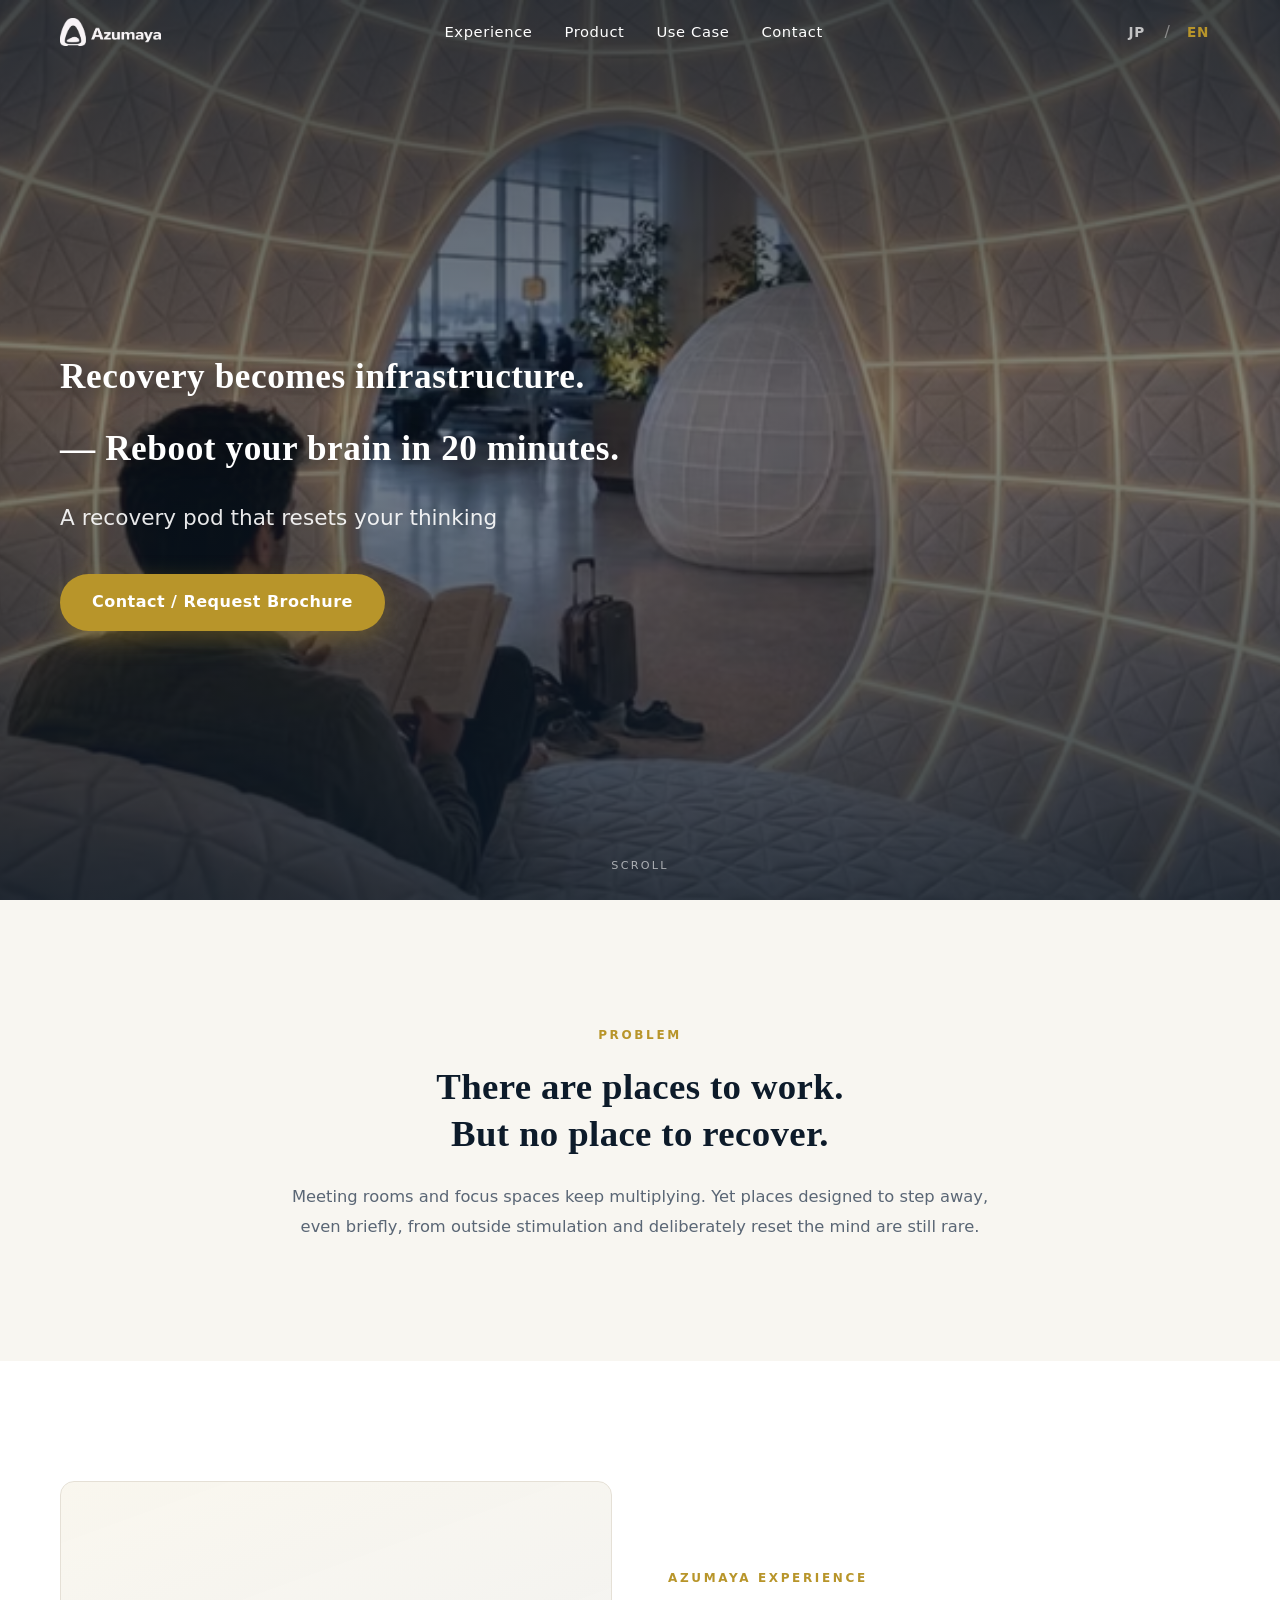
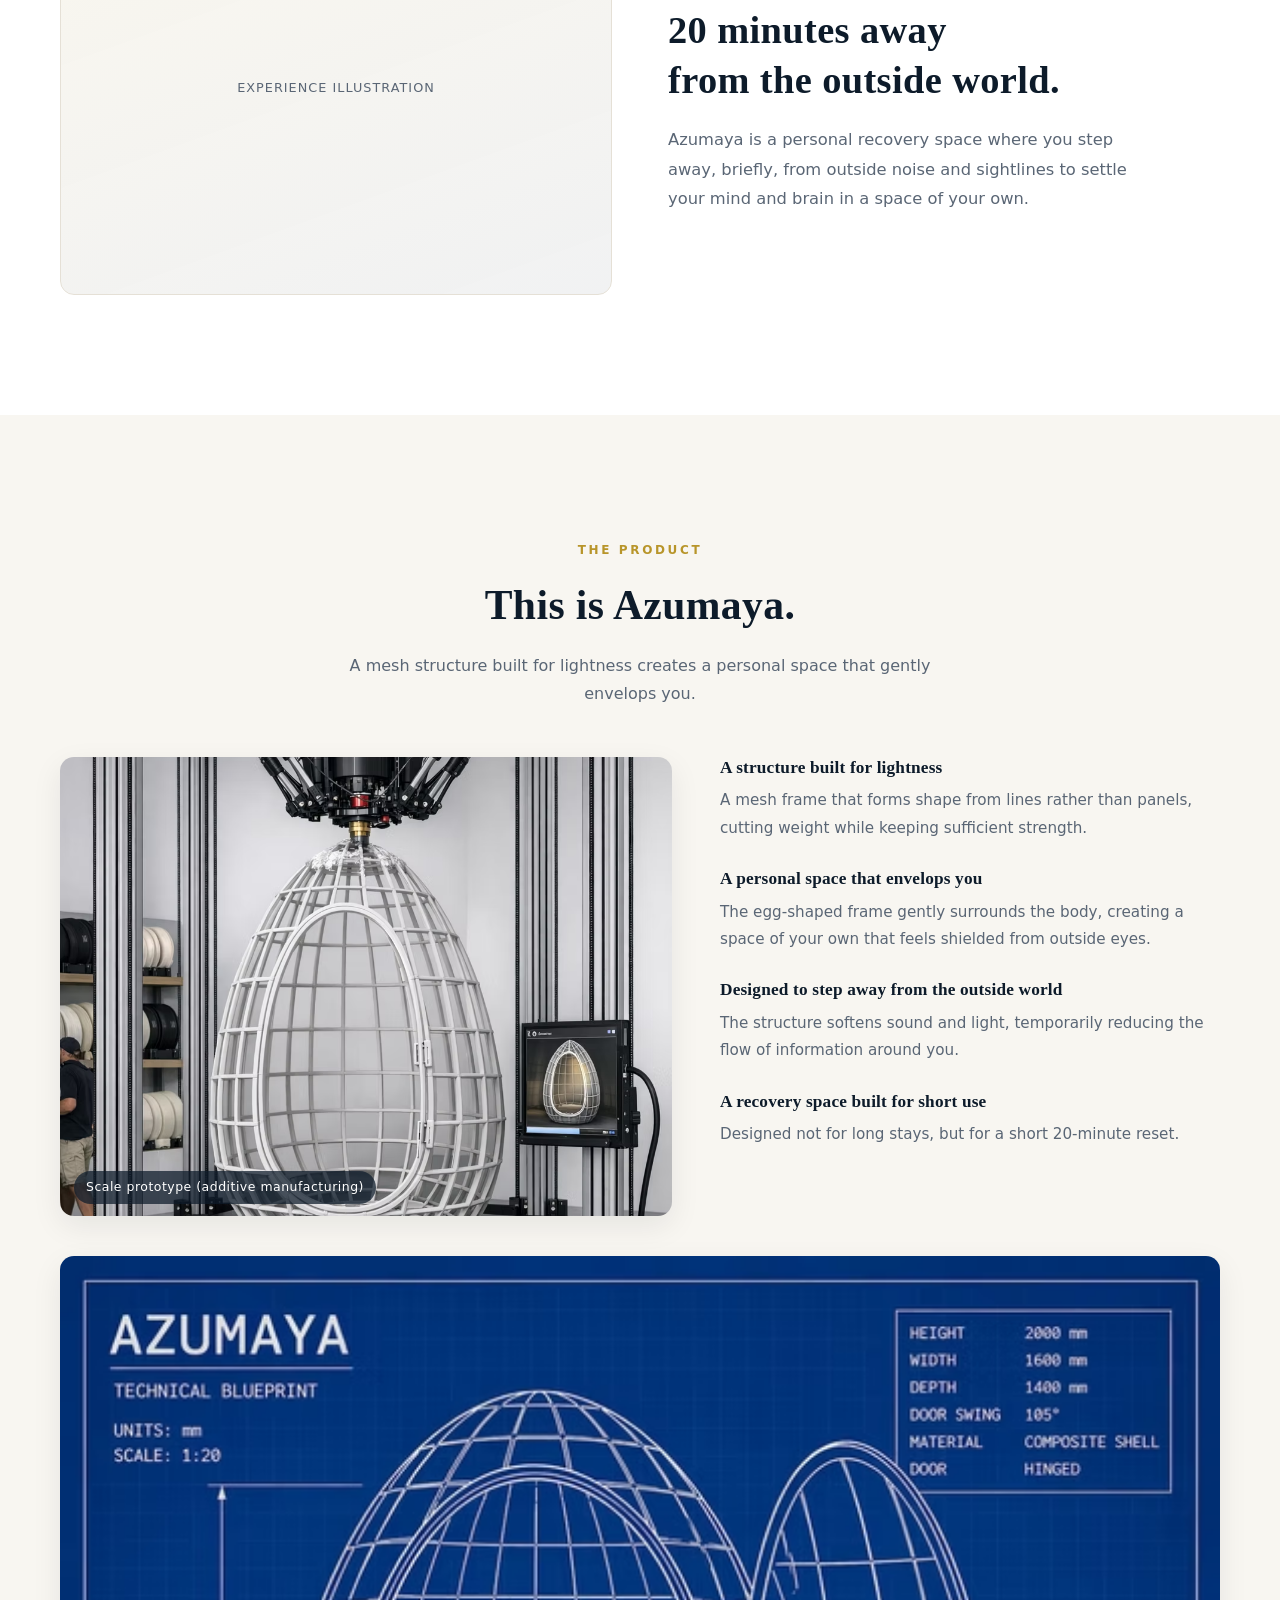
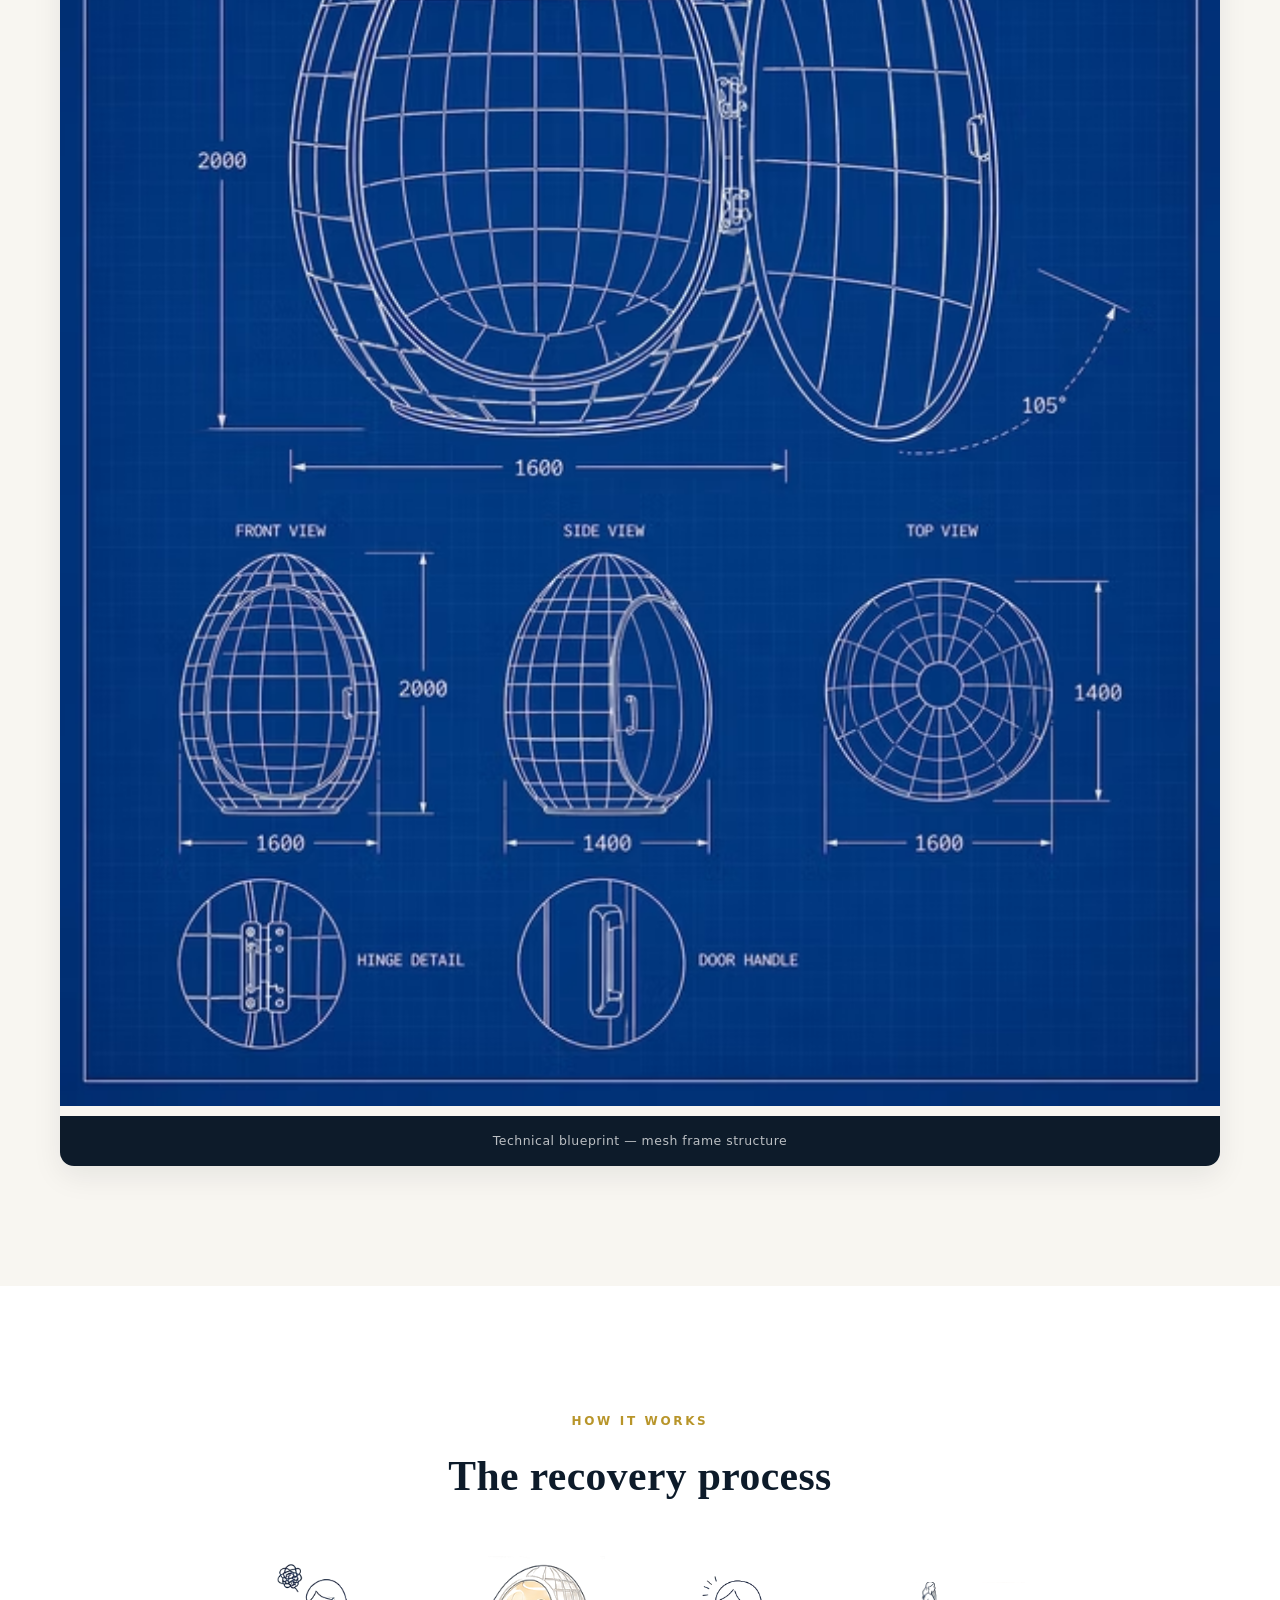
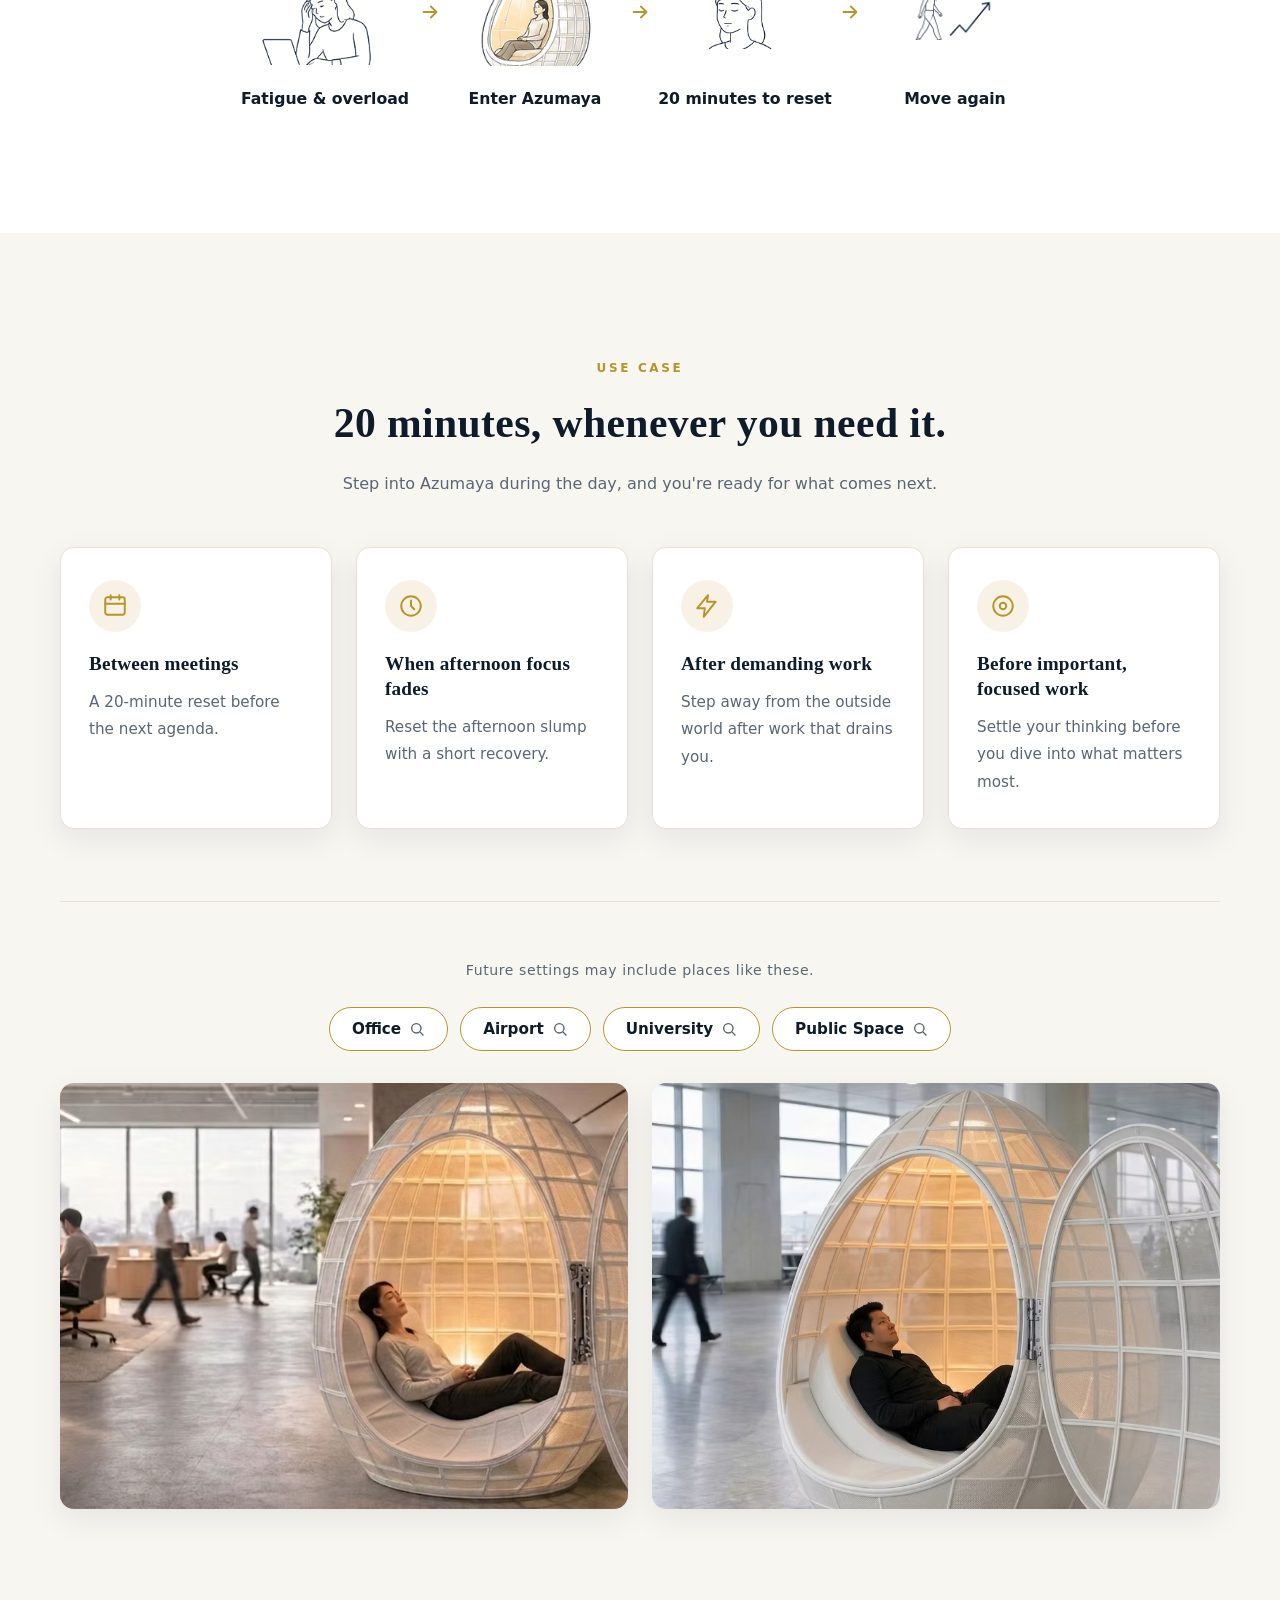
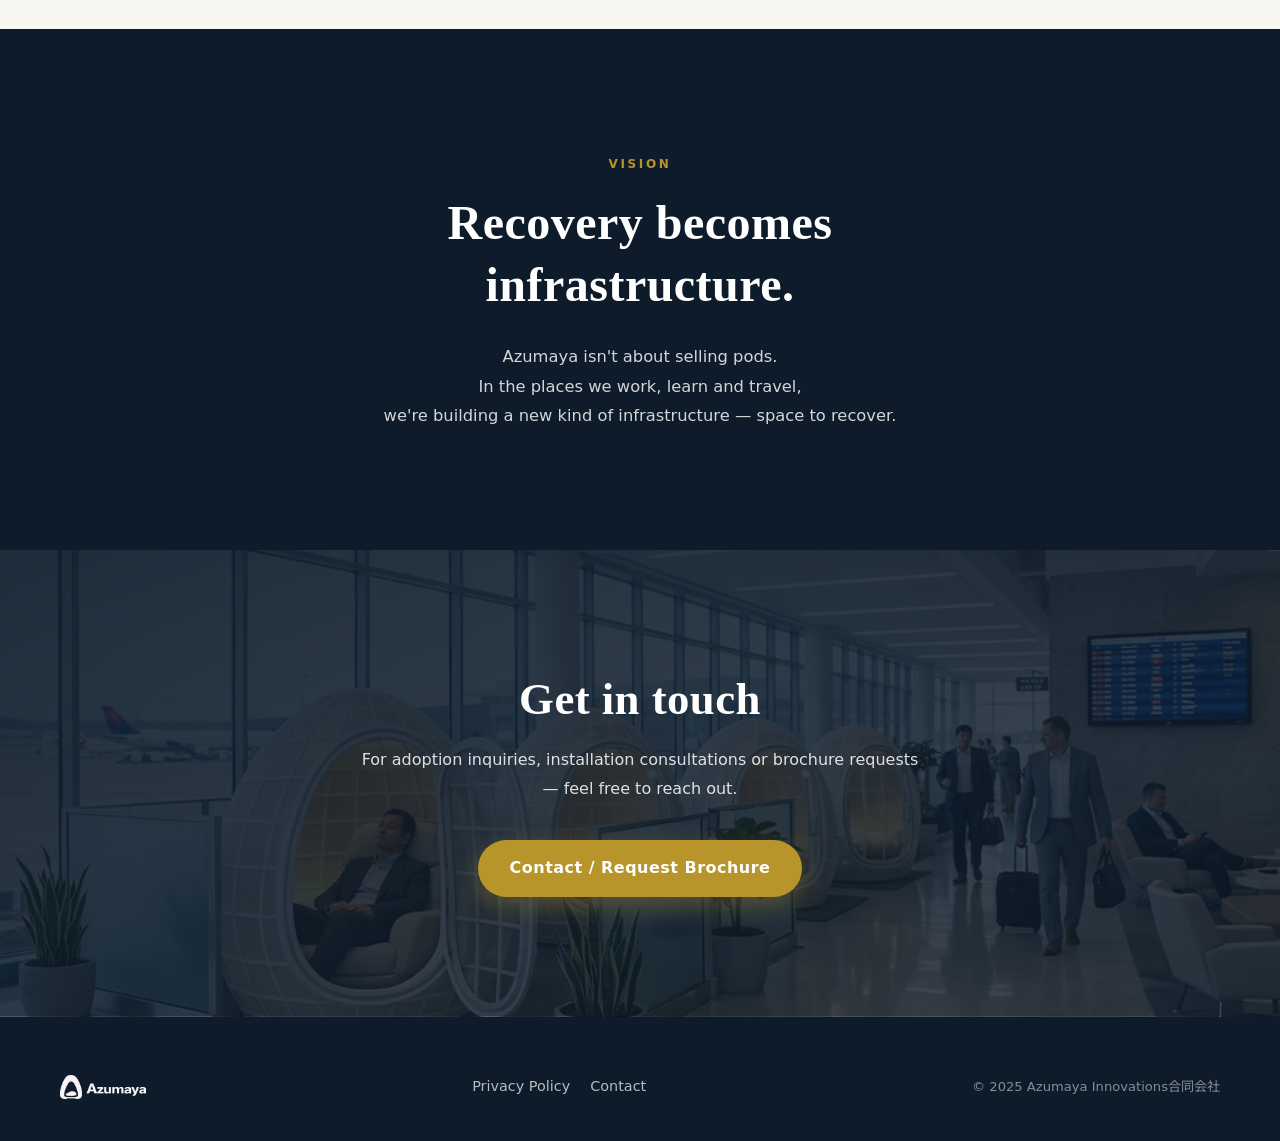
==== en/index.html @ 203da56b "Restructure homepage IA into 7-section flow (Problem/Experience/Product/HowItWorks/UseCase/Vision) S" ====
<!DOCTYPE html>
<html lang="en">
<head>
  <meta charset="UTF-8" />
  <meta name="viewport" content="width=device-width, initial-scale=1.0" />
  <title>Azumaya Recovery Pod ｜ Reboot your brain in 20 minutes</title>
  <meta name="description" content="Recovery becomes infrastructure. A recovery pod that reboots your brain in 20 minutes — for offices, airports, universities and public spaces." />

  <!-- Open Graph -->
  <meta property="og:title" content="Azumaya Recovery Pod ｜ Reboot your brain in 20 minutes" />
  <meta property="og:description" content="Recovery becomes infrastructure. A recovery pod that resets your thinking." />
  <meta property="og:type" content="website" />
  <meta property="og:image" content="https://www.azumayapod.com/images/blueprint.avif" />

  <!-- Fonts -->
  <link rel="preconnect" href="https://fonts.googleapis.com" />
  <link rel="preconnect" href="https://fonts.gstatic.com" crossorigin />
  <link href="https://fonts.googleapis.com/css2?family=Noto+Sans+JP:wght@400;500;700&display=swap" rel="stylesheet" />

  <link rel="stylesheet" href="../css/style.css" />
</head>
<body>

  <!-- ================= Navigation ================= -->
  <header class="nav" id="nav">
    <div class="nav__inner">
      <a href="#hero" class="nav__logo">
        <img src="../images/logo.png" alt="Azumaya" height="28" />
      </a>

      <nav class="nav__menu" aria-label="Main menu">
        <a href="#experience">Experience</a>
        <a href="#product">Product</a>
        <a href="#usecase">Use Case</a>
        <a href="#cta">Contact</a>
      </nav>

      <div class="nav__lang" aria-label="Language switch">
        <a href="../index.html" lang="ja">JP</a>
        <span aria-hidden="true">/</span>
        <a href="index.html" class="is-active" lang="en">EN</a>
      </div>

      <button class="nav__toggle" id="navToggle" aria-label="Open menu" aria-expanded="false" aria-controls="navDrawer">
        <span></span><span></span><span></span>
      </button>
    </div>
  </header>

  <!-- Mobile drawer -->
  <div class="nav__drawer" id="navDrawer">
    <ul>
      <li><a href="#experience">Experience</a></li>
      <li><a href="#product">Product</a></li>
      <li><a href="#usecase">Use Case</a></li>
      <li><a href="#cta">Contact</a></li>
    </ul>
  </div>

  <!-- ================= Hero ================= -->
  <section class="hero" id="hero" style="--hero-img: url('../images/insideview.avif');">
    <div class="hero__bg"></div>
    <div class="container">
      <div class="hero__inner">
        <h1 class="hero__title reveal"><span class="hero__title-line">Recovery becomes infrastructure.</span><br /><span class="hero__title-line">— Reboot your brain in 20 minutes.</span></h1>
        <p class="hero__sub reveal reveal--delay-1">A recovery pod that resets your thinking</p>
        <a href="https://forms.gle/HsSoGKHqhkhACeSGA" class="btn btn--gold reveal reveal--delay-2" target="_blank" rel="noopener">Contact / Request Brochure</a>
      </div>
    </div>
    <span class="scroll-hint">Scroll</span>
  </section>

  <!-- ================= Problem ================= -->
  <section class="section problem" id="problem">
    <div class="container">
      <div class="problem__inner reveal">
        <span class="eyebrow">Problem</span>
        <h2 class="problem__title">There are places to work.<br />But no place to recover.</h2>
        <p class="problem__lead">
          Meeting rooms and focus spaces keep multiplying.
          Yet places designed to step away, even briefly, from outside stimulation and
          deliberately reset the mind are still rare.
        </p>
      </div>
    </div>
  </section>

  <!-- ================= Azumaya Experience ================= -->
  <section class="section experience" id="experience">
    <div class="container">
      <div class="experience__grid">
        <div class="experience__visual reveal">
          <div class="experience__illustration">
            <img src="../images/experience-illustration.png" alt="Illustration of the experience of settling the mind and brain inside Azumaya" loading="lazy" onerror="this.closest('.experience__illustration').classList.add('is-placeholder')" />
          </div>
        </div>
        <div class="experience__body reveal reveal--delay-1">
          <span class="eyebrow">Azumaya Experience</span>
          <h2 class="experience__title">20 minutes away<br />from the outside world.</h2>
          <p class="experience__text">
            Azumaya is a personal recovery space where you step away, briefly,
            from outside noise and sightlines to settle your mind and brain
            in a space of your own.
          </p>
        </div>
      </div>
    </div>
  </section>

  <!-- ================= The Product ================= -->
  <section class="section product" id="product">
    <div class="container">
      <div class="text-center reveal">
        <span class="eyebrow">The Product</span>
        <h2 class="section__title">This is Azumaya.</h2>
        <p class="section__lead">A mesh structure built for lightness creates a personal space that gently envelops you.</p>
      </div>

      <div class="product__grid">
        <div class="product__media reveal">
          <img src="../images/3D-printing.avif" alt="Scale prototype of Azumaya produced by additive manufacturing" loading="lazy" />
          <span class="product__caption">Scale prototype (additive manufacturing)</span>
        </div>
        <div class="product__points reveal reveal--delay-1">
          <ul class="product__list">
            <li>
              <h3>A structure built for lightness</h3>
              <p>A mesh frame that forms shape from lines rather than panels, cutting weight while keeping sufficient strength.</p>
            </li>
            <li>
              <h3>A personal space that envelops you</h3>
              <p>The egg-shaped frame gently surrounds the body, creating a space of your own that feels shielded from outside eyes.</p>
            </li>
            <li>
              <h3>Designed to step away from the outside world</h3>
              <p>The structure softens sound and light, temporarily reducing the flow of information around you.</p>
            </li>
            <li>
              <h3>A recovery space built for short use</h3>
              <p>Designed not for long stays, but for a short 20-minute reset.</p>
            </li>
          </ul>
        </div>
      </div>

      <div class="product__blueprint reveal reveal--delay-2">
        <img src="../images/blueprint.avif" alt="Azumaya technical blueprint (mesh frame structure)" loading="lazy" />
        <span class="product__caption">Technical blueprint — mesh frame structure</span>
      </div>
    </div>
  </section>

  <!-- ================= How It Works ================= -->
  <section class="section how-it-works" id="how-it-works">
    <div class="container">
      <div class="text-center reveal">
        <span class="eyebrow">How It Works</span>
        <h2 class="section__title">The recovery process</h2>
      </div>

      <ol class="flow">
        <li class="flow__step reveal">
          <span class="flow__icon"><img src="../images/flow-01-fatigue.png" alt="" loading="lazy" /></span>
          <p class="flow__label">Fatigue &amp; overload</p>
        </li>
        <li class="flow__arrow" aria-hidden="true">
          <svg viewBox="0 0 24 24" fill="none" stroke="currentColor" stroke-width="2" stroke-linecap="round" stroke-linejoin="round"><path d="M5 12h14M13 6l6 6-6 6"/></svg>
        </li>
        <li class="flow__step reveal reveal--delay-1">
          <span class="flow__icon"><img src="../images/flow-02-enter.png" alt="" loading="lazy" /></span>
          <p class="flow__label">Enter Azumaya</p>
        </li>
        <li class="flow__arrow" aria-hidden="true">
          <svg viewBox="0 0 24 24" fill="none" stroke="currentColor" stroke-width="2" stroke-linecap="round" stroke-linejoin="round"><path d="M5 12h14M13 6l6 6-6 6"/></svg>
        </li>
        <li class="flow__step reveal reveal--delay-2">
          <span class="flow__icon"><img src="../images/flow-03-clear.png" alt="" loading="lazy" /></span>
          <p class="flow__label">20 minutes to reset</p>
        </li>
        <li class="flow__arrow" aria-hidden="true">
          <svg viewBox="0 0 24 24" fill="none" stroke="currentColor" stroke-width="2" stroke-linecap="round" stroke-linejoin="round"><path d="M5 12h14M13 6l6 6-6 6"/></svg>
        </li>
        <li class="flow__step reveal reveal--delay-3">
          <span class="flow__icon"><img src="../images/flow-04-move.png" alt="" loading="lazy" /></span>
          <p class="flow__label">Move again</p>
        </li>
      </ol>
    </div>
  </section>

  <!-- ================= Use Case ================= -->
  <section class="section usecase" id="usecase">
    <div class="container">
      <div class="text-center reveal">
        <span class="eyebrow">Use Case</span>
        <h2 class="section__title">20 minutes, whenever you need it.</h2>
        <p class="section__lead">Step into Azumaya during the day, and you're ready for what comes next.</p>
      </div>

      <div class="cards">
        <article class="card reveal">
          <div class="card__icon" aria-hidden="true">
            <svg viewBox="0 0 24 24" fill="none" stroke="currentColor" stroke-width="1.8" stroke-linecap="round" stroke-linejoin="round"><rect x="3" y="4" width="18" height="16" rx="2"/><path d="M8 2v4M16 2v4M3 10h18"/></svg>
          </div>
          <h3 class="card__title">Between meetings</h3>
          <p class="card__text">A 20-minute reset before the next agenda.</p>
        </article>
        <article class="card reveal reveal--delay-1">
          <div class="card__icon" aria-hidden="true">
            <svg viewBox="0 0 24 24" fill="none" stroke="currentColor" stroke-width="1.8" stroke-linecap="round" stroke-linejoin="round"><circle cx="12" cy="12" r="9"/><path d="M12 7v5l3 3"/></svg>
          </div>
          <h3 class="card__title">When afternoon focus fades</h3>
          <p class="card__text">Reset the afternoon slump with a short recovery.</p>
        </article>
        <article class="card reveal reveal--delay-2">
          <div class="card__icon" aria-hidden="true">
            <svg viewBox="0 0 24 24" fill="none" stroke="currentColor" stroke-width="1.8" stroke-linecap="round" stroke-linejoin="round"><path d="M13 2 3 14h7l-1 8 11-14h-8z"/></svg>
          </div>
          <h3 class="card__title">After demanding work</h3>
          <p class="card__text">Step away from the outside world after work that drains you.</p>
        </article>
        <article class="card reveal reveal--delay-3">
          <div class="card__icon" aria-hidden="true">
            <svg viewBox="0 0 24 24" fill="none" stroke="currentColor" stroke-width="1.8" stroke-linecap="round" stroke-linejoin="round"><circle cx="12" cy="12" r="9"/><circle cx="12" cy="12" r="3"/></svg>
          </div>
          <h3 class="card__title">Before important, focused work</h3>
          <p class="card__text">Settle your thinking before you dive into what matters most.</p>
        </article>
      </div>

      <div class="usecase__locations reveal">
        <p class="usecase__locations-label">Future settings may include places like these.</p>

        <div class="locations__tags">
          <button type="button" class="locations__tag" data-img="../images/usecase-office.avif" data-caption="Office">
            Office
            <svg class="locations__tag-ic" viewBox="0 0 24 24" fill="none" stroke="currentColor" stroke-width="2" stroke-linecap="round" stroke-linejoin="round" aria-hidden="true"><circle cx="11" cy="11" r="7"/><line x1="21" y1="21" x2="16.65" y2="16.65"/></svg>
          </button>
          <button type="button" class="locations__tag" data-img="../images/usecase-aireport2.avif" data-caption="Airport">
            Airport
            <svg class="locations__tag-ic" viewBox="0 0 24 24" fill="none" stroke="currentColor" stroke-width="2" stroke-linecap="round" stroke-linejoin="round" aria-hidden="true"><circle cx="11" cy="11" r="7"/><line x1="21" y1="21" x2="16.65" y2="16.65"/></svg>
          </button>
          <button type="button" class="locations__tag" data-img="../images/library.avif" data-caption="University">
            University
            <svg class="locations__tag-ic" viewBox="0 0 24 24" fill="none" stroke="currentColor" stroke-width="2" stroke-linecap="round" stroke-linejoin="round" aria-hidden="true"><circle cx="11" cy="11" r="7"/><line x1="21" y1="21" x2="16.65" y2="16.65"/></svg>
          </button>
          <button type="button" class="locations__tag" data-img="../images/Gemini_Generated_Image.png" data-caption="Public Space">
            Public Space
            <svg class="locations__tag-ic" viewBox="0 0 24 24" fill="none" stroke="currentColor" stroke-width="2" stroke-linecap="round" stroke-linejoin="round" aria-hidden="true"><circle cx="11" cy="11" r="7"/><line x1="21" y1="21" x2="16.65" y2="16.65"/></svg>
          </button>
        </div>

        <div class="locations__grid">
          <div class="locations__img reveal">
            <img src="../images/usecase-office.avif" alt="Azumaya installed in an office environment" loading="lazy" />
          </div>
          <div class="locations__img reveal reveal--delay-1">
            <img src="../images/usecase-aireport.avif" alt="Azumaya installed at an airport" loading="lazy" />
          </div>
        </div>
      </div>
    </div>
  </section>

  <!-- ================= Vision ================= -->
  <section class="section vision" id="vision">
    <div class="container">
      <div class="vision__inner reveal">
        <span class="eyebrow">Vision</span>
        <h2 class="vision__title">Recovery becomes infrastructure.</h2>
        <p class="vision__text">
          Azumaya isn't about selling pods.<br />
          In the places we work, learn and travel,<br />
          we're building a new kind of infrastructure — space to recover.
        </p>
      </div>
    </div>
  </section>

  <!-- ================= CTA ================= -->
  <section class="section cta" id="cta" style="--cta-img: url('../images/pod-aireport.avif');">
    <div class="container">
      <div class="reveal">
        <h2 class="cta__title">Get in touch</h2>
        <p class="cta__text">For adoption inquiries, installation consultations or brochure requests — feel free to reach out.</p>
        <a href="https://forms.gle/HsSoGKHqhkhACeSGA" class="btn btn--gold" target="_blank" rel="noopener">Contact / Request Brochure</a>
      </div>
    </div>
  </section>

  <!-- ================= Footer ================= -->
  <footer class="footer">
    <div class="container footer__inner">
      <span class="footer__logo"><img src="../images/logo.png" alt="Azumaya" height="24" /></span>
      <nav class="footer__links" aria-label="Footer menu">
        <a href="../privacy-policy.html">Privacy Policy</a>
        <a href="https://forms.gle/HsSoGKHqhkhACeSGA" target="_blank" rel="noopener">Contact</a>
      </nav>
      <p class="footer__copy">© 2025 Azumaya Innovations合同会社</p>
    </div>
  </footer>

  <!-- ================= Lightbox ================= -->
  <div class="lightbox" id="lightbox" role="dialog" aria-modal="true" aria-label="Installation image">
    <button class="lightbox__close" id="lightboxClose" type="button" aria-label="Close">&times;</button>
    <figure class="lightbox__figure">
      <img class="lightbox__img" id="lightboxImg" src="" alt="" />
      <figcaption class="lightbox__caption" id="lightboxCaption"></figcaption>
    </figure>
  </div>

  <script src="../js/main.js"></script>
</body>
</html>
---- css/style.css ----
/* =========================================================
   Azumaya Recovery Pod — style.css
   Mobile-first / Responsive (320px〜)
   Breakpoints: 768px (tablet), 1200px (desktop)
   ========================================================= */

/* ----- Design Tokens ----- */
:root {
  --color-bg: #F8F6F1;      /* off-white base */
  --color-surface: #FFFFFF; /* cards */
  --color-navy: #0D1B2A;    /* main */
  --color-gold: #B8952A;    /* accent */
  --color-text: #1C2530;
  --color-text-muted: #5A6675;
  --color-border: #E5E0D6;

  --font-heading: Georgia, 'Times New Roman', 'Noto Sans JP', serif;
  --font-body: Calibri, system-ui, -apple-system, 'Noto Sans JP', sans-serif;

  --maxw: 1200px;
  --gutter: 20px;

  --nav-h: 64px;

  --radius: 14px;
  --shadow: 0 10px 30px rgba(13, 27, 42, 0.08);
  --shadow-hover: 0 16px 40px rgba(13, 27, 42, 0.14);
  --transition: 0.4s cubic-bezier(0.22, 1, 0.36, 1);
}

/* ----- Reset ----- */
*,
*::before,
*::after {
  box-sizing: border-box;
  margin: 0;
  padding: 0;
}

html {
  scroll-behavior: smooth;
  -webkit-text-size-adjust: 100%;
}

body {
  font-family: var(--font-body);
  color: var(--color-text);
  background-color: var(--color-bg);
  line-height: 1.8;
  font-size: 16px;
  overflow-x: hidden;
}

img {
  max-width: 100%;
  height: auto;
  display: block;
}

a {
  color: inherit;
  text-decoration: none;
}

h1, h2, h3, h4 {
  font-family: var(--font-heading);
  font-weight: 700;
  line-height: 1.3;
  letter-spacing: 0.01em;
}

/* ----- Layout helpers ----- */
.container {
  width: 100%;
  max-width: var(--maxw);
  margin: 0 auto;
  padding: 0 var(--gutter);
}

.section {
  padding: 72px 0;
}

.section__lead {
  color: var(--color-text-muted);
  max-width: 620px;
  margin: 0 auto;
}

.text-center {
  text-align: center;
}

.eyebrow {
  display: inline-block;
  font-family: var(--font-body);
  font-size: 0.75rem;
  letter-spacing: 0.22em;
  text-transform: uppercase;
  color: var(--color-gold);
  font-weight: 700;
  margin-bottom: 16px;
}

.section__title {
  font-size: clamp(1.6rem, 5vw, 2.6rem);
  color: var(--color-navy);
  margin-bottom: 20px;
}

/* ----- Buttons ----- */
.btn {
  display: inline-flex;
  align-items: center;
  justify-content: center;
  gap: 8px;
  min-height: 44px;
  padding: 14px 32px;
  font-family: var(--font-body);
  font-size: 1rem;
  font-weight: 700;
  letter-spacing: 0.03em;
  border-radius: 999px;
  cursor: pointer;
  border: none;
  position: relative;
  overflow: hidden;
  transition: transform var(--transition), box-shadow var(--transition), background-color var(--transition);
}

/* Soft light ripple that blooms from the center on press */
.btn::after {
  content: '';
  position: absolute;
  left: 50%;
  top: 50%;
  width: 12px;
  height: 12px;
  border-radius: 50%;
  background: rgba(255, 255, 255, 0.55);
  transform: translate(-50%, -50%) scale(0);
  opacity: 0;
  pointer-events: none;
}

.btn--gold {
  background-color: var(--color-gold);
  color: #fff;
  box-shadow: 0 8px 24px rgba(184, 149, 42, 0.35);
}

.btn--gold:hover {
  transform: translateY(-3px);
  box-shadow: 0 14px 32px rgba(184, 149, 42, 0.45);
}

/* While held down: gently sink in */
.btn:active {
  transform: scale(0.96);
  transition-duration: 0.08s;
}

/* On press (JS toggles .btn--press): soft springy "pop" + ripple */
.btn--press {
  animation: btnPop 0.5s cubic-bezier(0.34, 1.56, 0.64, 1);
}

.btn--press::after {
  animation: btnRipple 0.6s ease-out;
}

@keyframes btnPop {
  0%   { transform: scale(0.94); }
  45%  { transform: scale(1.05); box-shadow: 0 22px 46px rgba(184, 149, 42, 0.55); }
  100% { transform: scale(1); }
}

@keyframes btnRipple {
  0%   { transform: translate(-50%, -50%) scale(0);  opacity: 0.5; }
  100% { transform: translate(-50%, -50%) scale(34); opacity: 0; }
}

/* =========================================================
   Navigation
   ========================================================= */
.nav {
  position: fixed;
  top: 0;
  left: 0;
  width: 100%;
  height: var(--nav-h);
  z-index: 1000;
  display: flex;
  align-items: center;
  background-color: transparent;
  transition: background-color var(--transition), box-shadow var(--transition);
}

.nav.is-scrolled {
  background-color: var(--color-navy);
  box-shadow: 0 4px 20px rgba(13, 27, 42, 0.25);
}

.nav__inner {
  width: 100%;
  max-width: var(--maxw);
  margin: 0 auto;
  padding: 0 var(--gutter);
  display: flex;
  align-items: center;
  justify-content: space-between;
}

.nav__logo {
  font-family: var(--font-heading);
  font-size: 1.2rem;
  font-weight: 700;
  color: #fff;
  letter-spacing: 0.04em;
  display: inline-flex;
  align-items: center;
}

.nav__logo img {
  display: block;
  width: auto;
  height: 28px;
}

.nav__menu {
  display: none;
  list-style: none;
  align-items: center;
  gap: 28px;
}

.nav__menu a {
  color: #fff;
  font-size: 0.92rem;
  letter-spacing: 0.04em;
  position: relative;
  padding: 6px 2px;
  transition: color var(--transition);
}

.nav__menu a::after {
  content: '';
  position: absolute;
  left: 0;
  bottom: 0;
  width: 0;
  height: 2px;
  background-color: var(--color-gold);
  transition: width var(--transition);
}

.nav__menu a:hover {
  color: var(--color-gold);
}

.nav__menu a:hover::after {
  width: 100%;
}

.nav__lang {
  display: flex;
  align-items: center;
  gap: 6px;
  margin-left: 8px;
}

.nav__lang a {
  display: inline-flex;
  align-items: center;
  justify-content: center;
  min-width: 44px;
  min-height: 44px;
  padding: 0 8px;
  color: rgba(255, 255, 255, 0.7);
  font-size: 0.85rem;
  font-weight: 700;
  letter-spacing: 0.05em;
  border-radius: 8px;
  transition: color var(--transition), background-color var(--transition);
}

.nav__lang a.is-active {
  color: var(--color-gold);
}

.nav__lang a:hover {
  color: #fff;
}

.nav__lang span {
  color: rgba(255, 255, 255, 0.4);
}

/* Mobile menu toggle */
.nav__toggle {
  display: inline-flex;
  flex-direction: column;
  justify-content: center;
  gap: 5px;
  width: 44px;
  height: 44px;
  background: none;
  border: none;
  cursor: pointer;
  padding: 10px;
}

.nav__toggle span {
  display: block;
  width: 100%;
  height: 2px;
  background-color: #fff;
  transition: transform var(--transition), opacity var(--transition);
}

.nav__toggle.is-open span:nth-child(1) {
  transform: translateY(7px) rotate(45deg);
}
.nav__toggle.is-open span:nth-child(2) {
  opacity: 0;
}
.nav__toggle.is-open span:nth-child(3) {
  transform: translateY(-7px) rotate(-45deg);
}

/* Mobile drawer */
.nav__drawer {
  position: fixed;
  top: var(--nav-h);
  left: 0;
  width: 100%;
  background-color: var(--color-navy);
  transform: translateY(-150%);
  transition: transform var(--transition);
  z-index: 999;
  padding: 16px var(--gutter) 28px;
  box-shadow: 0 12px 30px rgba(13, 27, 42, 0.3);
}

.nav__drawer.is-open {
  transform: translateY(0);
}

.nav__drawer ul {
  list-style: none;
}

.nav__drawer a {
  display: block;
  color: #fff;
  font-size: 1.05rem;
  padding: 14px 4px;
  min-height: 44px;
  border-bottom: 1px solid rgba(255, 255, 255, 0.12);
}

.nav__drawer a:hover {
  color: var(--color-gold);
}

/* =========================================================
   Hero
   ========================================================= */
.hero {
  position: relative;
  min-height: 100vh;
  display: flex;
  align-items: center;
  color: #fff;
  background: linear-gradient(180deg, rgba(13, 27, 42, 0.72) 0%, rgba(13, 27, 42, 0.55) 50%, rgba(13, 27, 42, 0.75) 100%),
    #0D1B2A;
  background-size: cover;
  background-position: center;
  overflow: hidden;
}

.hero__bg {
  position: absolute;
  inset: 0;
  background-image: var(--hero-img, none);
  background-size: cover;
  background-position: center;
  z-index: 0;
}

.hero__bg::after {
  content: '';
  position: absolute;
  inset: 0;
  background: linear-gradient(180deg, rgba(13, 27, 42, 0.78) 0%, rgba(13, 27, 42, 0.5) 45%, rgba(13, 27, 42, 0.82) 100%);
}

.hero__inner {
  position: relative;
  z-index: 1;
  padding-top: calc(var(--nav-h) + 40px);
  padding-bottom: 60px;
  max-width: 760px;
}

.hero__title {
  font-size: clamp(2rem, 8vw, 3.6rem);
  line-height: 1.25;
  margin-bottom: 22px;
  text-shadow: 0 2px 20px rgba(0, 0, 0, 0.3);
}

/* JP hero title: keep each line on one row (no mid-phrase wrap).
   Font scales with viewport so the longest line always fits, even on mobile. */
.hero__title-line {
  display: inline-block;
  white-space: nowrap;
  font-size: clamp(1.25rem, 6.2vw, 2.5rem);
}

/* English title lines are longer: use a slightly smaller cap so the second line
   fits comfortably on one row at PC widths, and allow wrapping on small screens to
   avoid horizontal overflow (the <br> still fixes the two-line break). */
[lang="en"] .hero__title-line {
  white-space: normal;
  font-size: clamp(1.1rem, 5vw, 2.2rem);
}

.hero__sub {
  font-size: clamp(1rem, 3.5vw, 1.35rem);
  color: rgba(255, 255, 255, 0.9);
  margin-bottom: 36px;
  font-family: var(--font-body);
}

.hero .scroll-hint {
  position: absolute;
  bottom: 24px;
  left: 50%;
  transform: translateX(-50%);
  z-index: 1;
  color: rgba(255, 255, 255, 0.6);
  font-size: 0.7rem;
  letter-spacing: 0.2em;
  text-transform: uppercase;
  animation: floaty 2s ease-in-out infinite;
}

@keyframes floaty {
  0%, 100% { transform: translate(-50%, 0); }
  50% { transform: translate(-50%, 8px); }
}

/* =========================================================
   Cards (reused by Use Case moment cards)
   ========================================================= */
.cards {
  display: grid;
  grid-template-columns: 1fr;
  gap: 20px;
  margin-top: 48px;
}

.card {
  background-color: var(--color-surface);
  border: 1px solid var(--color-border);
  border-radius: var(--radius);
  padding: 32px 28px;
  box-shadow: var(--shadow);
  transition: transform var(--transition), box-shadow var(--transition);
}

.card:hover {
  transform: translateY(-6px);
  box-shadow: var(--shadow-hover);
}

.card__icon {
  width: 52px;
  height: 52px;
  display: flex;
  align-items: center;
  justify-content: center;
  border-radius: 50%;
  background-color: rgba(184, 149, 42, 0.12);
  color: var(--color-gold);
  margin-bottom: 20px;
}

.card__icon svg {
  width: 26px;
  height: 26px;
}

.card__title {
  font-size: 1.2rem;
  color: var(--color-navy);
  margin-bottom: 12px;
}

.card__text {
  color: var(--color-text-muted);
  font-size: 0.95rem;
}

/* =========================================================
   Locations
   ========================================================= */
.locations__tags {
  display: flex;
  flex-wrap: wrap;
  justify-content: center;
  gap: 12px;
  margin-top: 36px;
  margin-bottom: 44px;
}

.locations__tag {
  display: inline-flex;
  align-items: center;
  gap: 8px;
  min-height: 44px;
  padding: 0 22px;
  border: 1px solid var(--color-gold);
  color: var(--color-navy);
  border-radius: 999px;
  font-family: var(--font-body);
  font-weight: 700;
  font-size: 0.95rem;
  background-color: var(--color-surface);
  cursor: pointer;
  transition: background-color var(--transition), color var(--transition),
    transform var(--transition), box-shadow var(--transition);
}

.locations__tag-ic {
  width: 16px;
  height: 16px;
  opacity: 0.7;
  transition: opacity var(--transition);
}

.locations__tag:hover,
.locations__tag:focus-visible {
  background-color: var(--color-gold);
  color: #fff;
  transform: translateY(-2px);
  box-shadow: 0 8px 20px rgba(184, 149, 42, 0.3);
  outline: none;
}

.locations__tag:hover .locations__tag-ic,
.locations__tag:focus-visible .locations__tag-ic {
  opacity: 1;
}

.locations__tag:active {
  transform: scale(0.96);
  transition-duration: 0.08s;
}

.locations__grid {
  display: grid;
  grid-template-columns: 1fr;
  gap: 18px;
}

.locations__img {
  border-radius: var(--radius);
  overflow: hidden;
  box-shadow: var(--shadow);
  aspect-ratio: 4 / 3;
}

.locations__img img {
  width: 100%;
  height: 100%;
  object-fit: cover;
  transition: transform 0.6s ease;
}

.locations__img:hover img {
  transform: scale(1.05);
}

/* =========================================================
   Lightbox (location images)
   ========================================================= */
.lightbox {
  position: fixed;
  inset: 0;
  z-index: 2000;
  display: none;
  align-items: center;
  justify-content: center;
  padding: 24px;
  background: rgba(13, 27, 42, 0.88);
  -webkit-backdrop-filter: blur(4px);
  backdrop-filter: blur(4px);
  opacity: 0;
  transition: opacity 0.3s ease;
}

.lightbox.is-visible {
  display: flex;
}

.lightbox.is-open {
  opacity: 1;
}

.lightbox__figure {
  margin: 0;
  max-width: 1000px;
  width: 100%;
  transform: scale(0.94);
  transition: transform 0.45s cubic-bezier(0.22, 1, 0.36, 1);
}

.lightbox.is-open .lightbox__figure {
  transform: scale(1);
}

.lightbox__img {
  width: 100%;
  height: auto;
  max-height: 80vh;
  object-fit: contain;
  border-radius: 12px;
  box-shadow: 0 30px 80px rgba(0, 0, 0, 0.55);
}

.lightbox__caption {
  text-align: center;
  color: #fff;
  font-family: var(--font-heading);
  font-size: 1.15rem;
  letter-spacing: 0.06em;
  margin-top: 18px;
}

.lightbox__close {
  position: absolute;
  top: 16px;
  right: 16px;
  width: 48px;
  height: 48px;
  display: flex;
  align-items: center;
  justify-content: center;
  border: none;
  border-radius: 50%;
  background: rgba(255, 255, 255, 0.14);
  color: #fff;
  font-size: 1.9rem;
  line-height: 1;
  cursor: pointer;
  transition: background-color var(--transition), transform var(--transition);
}

.lightbox__close:hover {
  background: rgba(255, 255, 255, 0.28);
  transform: rotate(90deg);
}

/* =========================================================
   Problem
   ========================================================= */
.problem {
  background-color: var(--color-bg);
}

.problem__inner {
  max-width: 720px;
  margin: 0 auto;
  text-align: center;
}

.problem__title {
  font-size: clamp(1.5rem, 4.6vw, 2.3rem);
  color: var(--color-navy);
  margin-bottom: 24px;
}

.problem__lead {
  color: var(--color-text-muted);
  font-size: 1.02rem;
}

.u-nowrap-break {
  display: none;
}

/* =========================================================
   Azumaya Experience
   ========================================================= */
.experience {
  background-color: var(--color-surface);
}

.experience__grid {
  display: grid;
  grid-template-columns: 1fr;
  gap: 36px;
  align-items: center;
}

.experience__illustration {
  position: relative;
  border-radius: var(--radius);
  overflow: hidden;
  background: linear-gradient(160deg, rgba(184, 149, 42, 0.08), rgba(13, 27, 42, 0.06));
  border: 1px solid var(--color-border);
  aspect-ratio: 4 / 3;
  display: flex;
  align-items: center;
  justify-content: center;
}

.experience__illustration img {
  width: 100%;
  height: 100%;
  object-fit: contain;
}

/* Fallback shown while the illustration asset is not yet in place */
.experience__illustration.is-placeholder {
  color: var(--color-text-muted);
}

.experience__illustration.is-placeholder img {
  display: none;
}

.experience__illustration.is-placeholder::after {
  content: 'Experience illustration';
  font-family: var(--font-body);
  font-size: 0.8rem;
  letter-spacing: 0.08em;
  text-transform: uppercase;
  color: var(--color-text-muted);
}

.experience__title {
  font-size: clamp(1.7rem, 5vw, 2.4rem);
  color: var(--color-navy);
  margin-bottom: 20px;
}

.experience__text {
  color: var(--color-text-muted);
  font-size: 1.02rem;
  max-width: 480px;
}

/* =========================================================
   The Product
   ========================================================= */
.product {
  background-color: var(--color-bg);
}

.product__grid {
  display: grid;
  grid-template-columns: 1fr;
  gap: 32px;
  align-items: start;
  margin-top: 48px;
}

.product__media {
  position: relative;
  border-radius: var(--radius);
  overflow: hidden;
  box-shadow: var(--shadow);
}

.product__media img {
  width: 100%;
  height: 100%;
  aspect-ratio: 4 / 3;
  object-fit: cover;
}

.product__caption {
  display: block;
  font-size: 0.78rem;
  letter-spacing: 0.04em;
  color: var(--color-text-muted);
  margin-top: 10px;
}

.product__media .product__caption {
  position: absolute;
  left: 14px;
  bottom: 12px;
  margin-top: 0;
  padding: 5px 12px;
  border-radius: 999px;
  background-color: rgba(13, 27, 42, 0.72);
  color: #fff;
}

.product__list {
  list-style: none;
  display: flex;
  flex-direction: column;
  gap: 26px;
}

.product__list h3 {
  font-size: 1.08rem;
  color: var(--color-navy);
  margin-bottom: 8px;
}

.product__list p {
  color: var(--color-text-muted);
  font-size: 0.95rem;
}

.product__blueprint {
  margin-top: 40px;
  border-radius: var(--radius);
  overflow: hidden;
  box-shadow: var(--shadow);
}

.product__blueprint img {
  width: 100%;
  height: auto;
}

.product__blueprint .product__caption {
  text-align: center;
  padding: 14px 0;
  background-color: var(--color-navy);
  color: rgba(255, 255, 255, 0.72);
}

/* =========================================================
   How It Works
   ========================================================= */
.how-it-works {
  background-color: var(--color-surface);
}

.flow {
  list-style: none;
  display: flex;
  flex-direction: column;
  align-items: center;
  gap: 20px;
  margin-top: 48px;
}

.flow__step {
  display: flex;
  flex-direction: column;
  align-items: center;
  text-align: center;
  width: 100%;
  max-width: 220px;
}

.flow__icon {
  width: 140px;
  height: 120px;
  display: flex;
  align-items: center;
  justify-content: center;
  margin-bottom: 14px;
}

.flow__icon img {
  max-width: 100%;
  max-height: 100%;
  object-fit: contain;
}

.flow__label {
  font-weight: 700;
  color: var(--color-navy);
  font-size: 0.98rem;
}

.flow__arrow {
  color: var(--color-gold);
  transform: rotate(90deg);
}

.flow__arrow svg {
  width: 22px;
  height: 22px;
}

/* =========================================================
   Use Case (extends .cards / .locations__tags / .locations__grid)
   ========================================================= */
.usecase {
  background-color: var(--color-bg);
}

.usecase__locations {
  margin-top: 72px;
  padding-top: 56px;
  border-top: 1px solid var(--color-border);
  text-align: center;
}

.usecase__locations-label {
  color: var(--color-text-muted);
  font-size: 0.88rem;
  letter-spacing: 0.04em;
  margin-bottom: 24px;
}

.usecase .locations__tags {
  margin-top: 0;
  margin-bottom: 32px;
}

/* =========================================================
   Vision
   ========================================================= */
.vision {
  background-color: var(--color-navy);
  color: #fff;
}

.vision__inner {
  max-width: 640px;
  margin: 0 auto;
  text-align: center;
}

.vision .eyebrow {
  color: var(--color-gold);
}

.vision__title {
  font-size: clamp(1.9rem, 6vw, 3rem);
  color: #fff;
  margin-bottom: 26px;
}

.vision__text {
  color: rgba(255, 255, 255, 0.82);
  font-size: 1.02rem;
}

/* =========================================================
   CTA
   ========================================================= */
.cta {
  background:
    linear-gradient(160deg, rgba(13, 27, 42, 0.92), rgba(13, 27, 42, 0.78)),
    var(--cta-img, none);
  background-size: cover;
  background-position: center;
  color: #fff;
  text-align: center;
}

.cta__title {
  font-size: clamp(1.8rem, 5.5vw, 2.8rem);
  margin-bottom: 18px;
  color: #fff;
}

.cta__text {
  color: rgba(255, 255, 255, 0.85);
  max-width: 560px;
  margin: 0 auto 36px;
}

/* =========================================================
   Footer
   ========================================================= */
.footer {
  background-color: var(--color-navy);
  color: rgba(255, 255, 255, 0.7);
  padding: 48px 0 32px;
}

.footer__inner {
  display: flex;
  flex-direction: column;
  gap: 20px;
  align-items: flex-start;
}

.footer__logo {
  font-family: var(--font-heading);
  font-size: 1.15rem;
  color: #fff;
  letter-spacing: 0.04em;
  display: inline-flex;
  align-items: center;
}

.footer__logo img {
  display: block;
  width: auto;
  height: 24px;
}

.footer__links {
  display: flex;
  flex-wrap: wrap;
  gap: 20px;
}

.footer__links a {
  font-size: 0.9rem;
  min-height: 44px;
  display: inline-flex;
  align-items: center;
  transition: color var(--transition);
}

.footer__links a:hover {
  color: var(--color-gold);
}

.footer__copy {
  font-size: 0.82rem;
  color: rgba(255, 255, 255, 0.5);
}

/* =========================================================
   Scroll reveal animation
   ========================================================= */
.reveal {
  opacity: 0;
  transform: translateY(32px);
  transition: opacity 0.8s cubic-bezier(0.22, 1, 0.36, 1),
    transform 0.8s cubic-bezier(0.22, 1, 0.36, 1);
  will-change: opacity, transform;
}

.reveal.is-visible {
  opacity: 1;
  transform: translateY(0);
}

.reveal--delay-1 { transition-delay: 0.1s; }
.reveal--delay-2 { transition-delay: 0.2s; }
.reveal--delay-3 { transition-delay: 0.3s; }

@media (prefers-reduced-motion: reduce) {
  .reveal {
    opacity: 1;
    transform: none;
    transition: none;
  }
  html { scroll-behavior: auto; }
  .hero .scroll-hint { animation: none; }
  .btn--press,
  .btn--press::after { animation: none; }
  .lightbox,
  .lightbox__figure { transition: none; }
  .lightbox__close:hover { transform: none; }
}

/* =========================================================
   Privacy policy page
   ========================================================= */
.legal {
  padding-top: calc(var(--nav-h) + 60px);
  padding-bottom: 80px;
}

.legal h1 {
  font-size: clamp(1.8rem, 5vw, 2.6rem);
  color: var(--color-navy);
  margin-bottom: 12px;
}

.legal .legal__updated {
  color: var(--color-text-muted);
  font-size: 0.88rem;
  margin-bottom: 40px;
}

.legal h2 {
  font-size: 1.3rem;
  color: var(--color-navy);
  margin: 40px 0 14px;
}

.legal p,
.legal li {
  color: var(--color-text);
  font-size: 0.98rem;
  margin-bottom: 14px;
}

.legal ul {
  padding-left: 1.4em;
}

.legal a {
  color: var(--color-gold);
  text-decoration: underline;
}

/* Privacy page nav stays navy (no transparent hero behind it) */
.nav--solid {
  background-color: var(--color-navy);
  box-shadow: 0 4px 20px rgba(13, 27, 42, 0.25);
}

/* =========================================================
   Tablet  ≥ 768px
   ========================================================= */
@media (min-width: 768px) {
  .section { padding: 96px 0; }

  .nav__toggle { display: none; }
  .nav__menu { display: flex; }
  .nav__drawer { display: none; }

  .cards { grid-template-columns: repeat(2, 1fr); gap: 24px; }

  .locations__grid { grid-template-columns: repeat(2, 1fr); gap: 24px; }

  .u-nowrap-break { display: inline; }

  .experience__grid {
    grid-template-columns: 1fr 1fr;
    gap: 56px;
  }

  .product__grid {
    grid-template-columns: 1.1fr 0.9fr;
    gap: 48px;
  }

  .flow {
    flex-direction: row;
    align-items: flex-start;
    justify-content: center;
    gap: 4px;
  }

  .flow__step { max-width: 180px; }

  .flow__arrow {
    transform: none;
    margin-top: 50px;
  }

  .footer__inner {
    flex-direction: row;
    justify-content: space-between;
    align-items: center;
  }
}

/* =========================================================
   Desktop  ≥ 1200px
   ========================================================= */
@media (min-width: 1200px) {
  .section { padding: 120px 0; }

  .cards { grid-template-columns: repeat(4, 1fr); }

  .hero__inner { padding-top: calc(var(--nav-h) + 60px); }
}
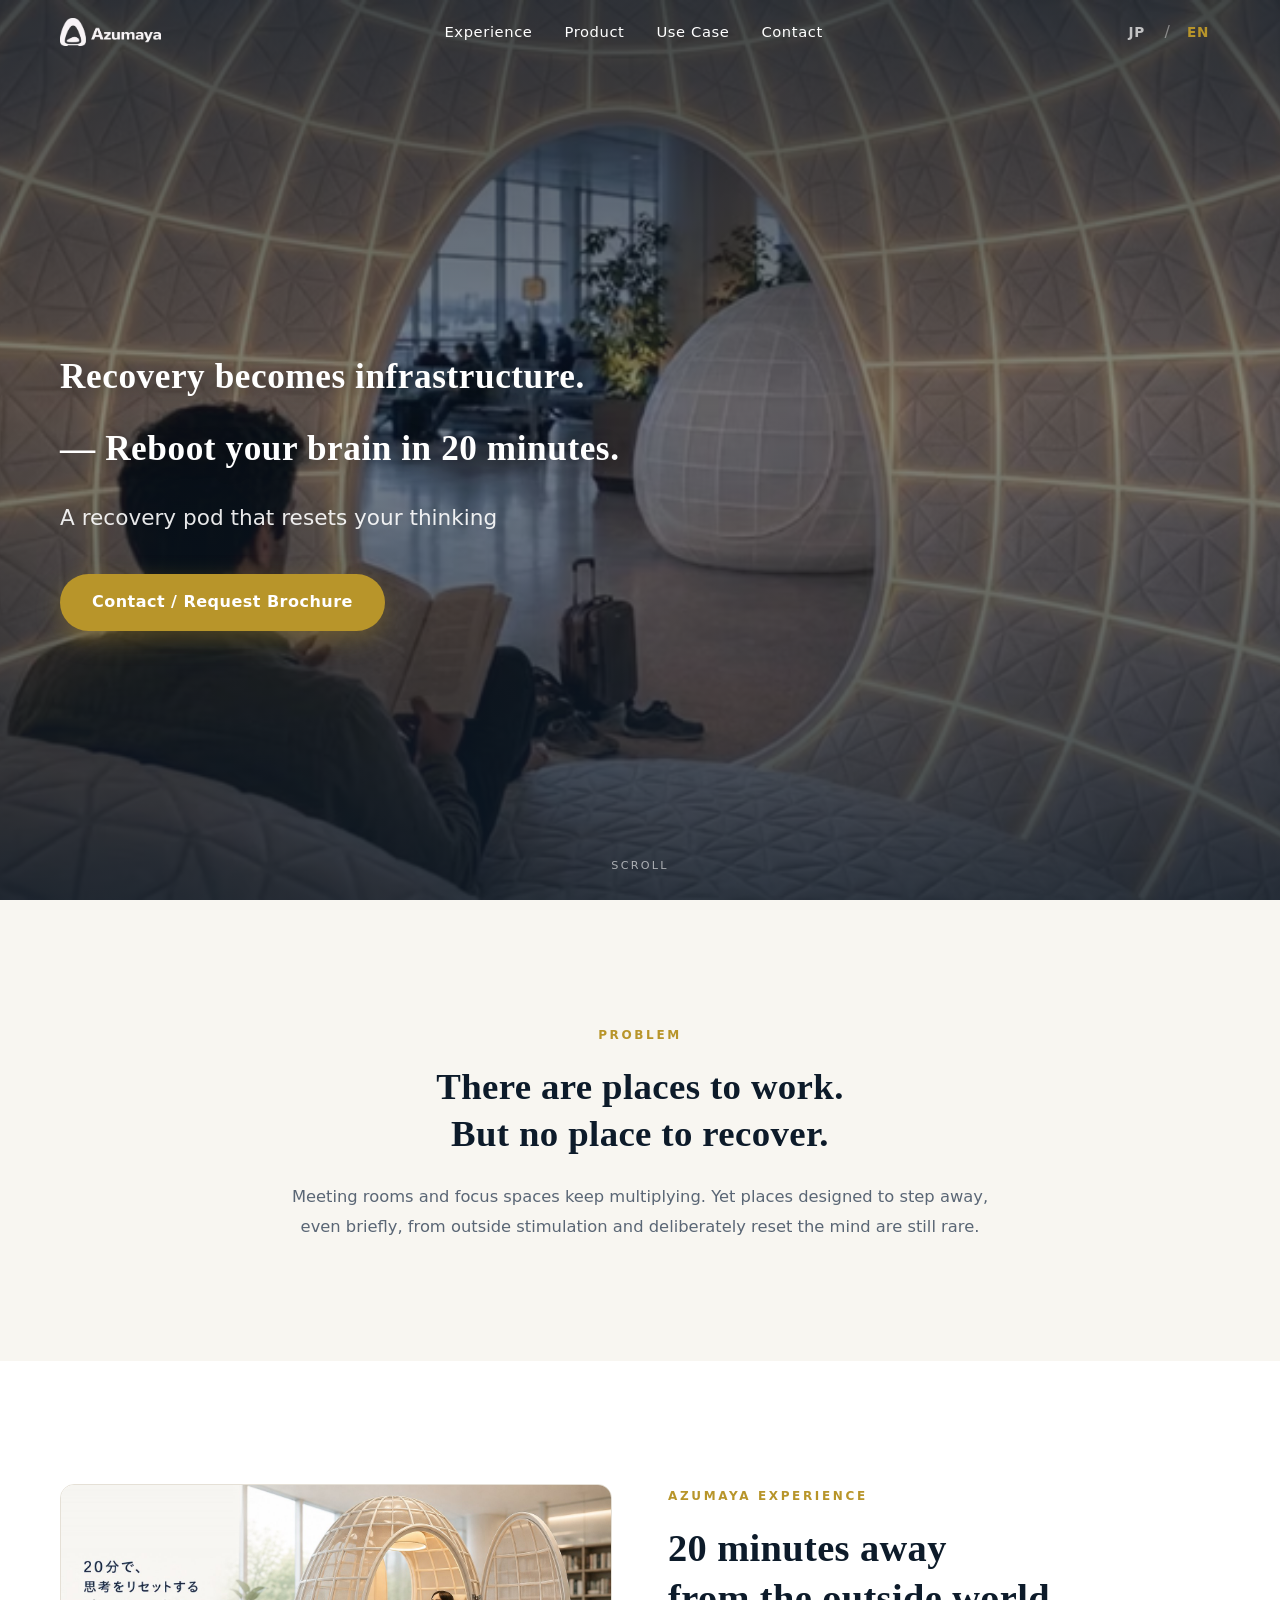
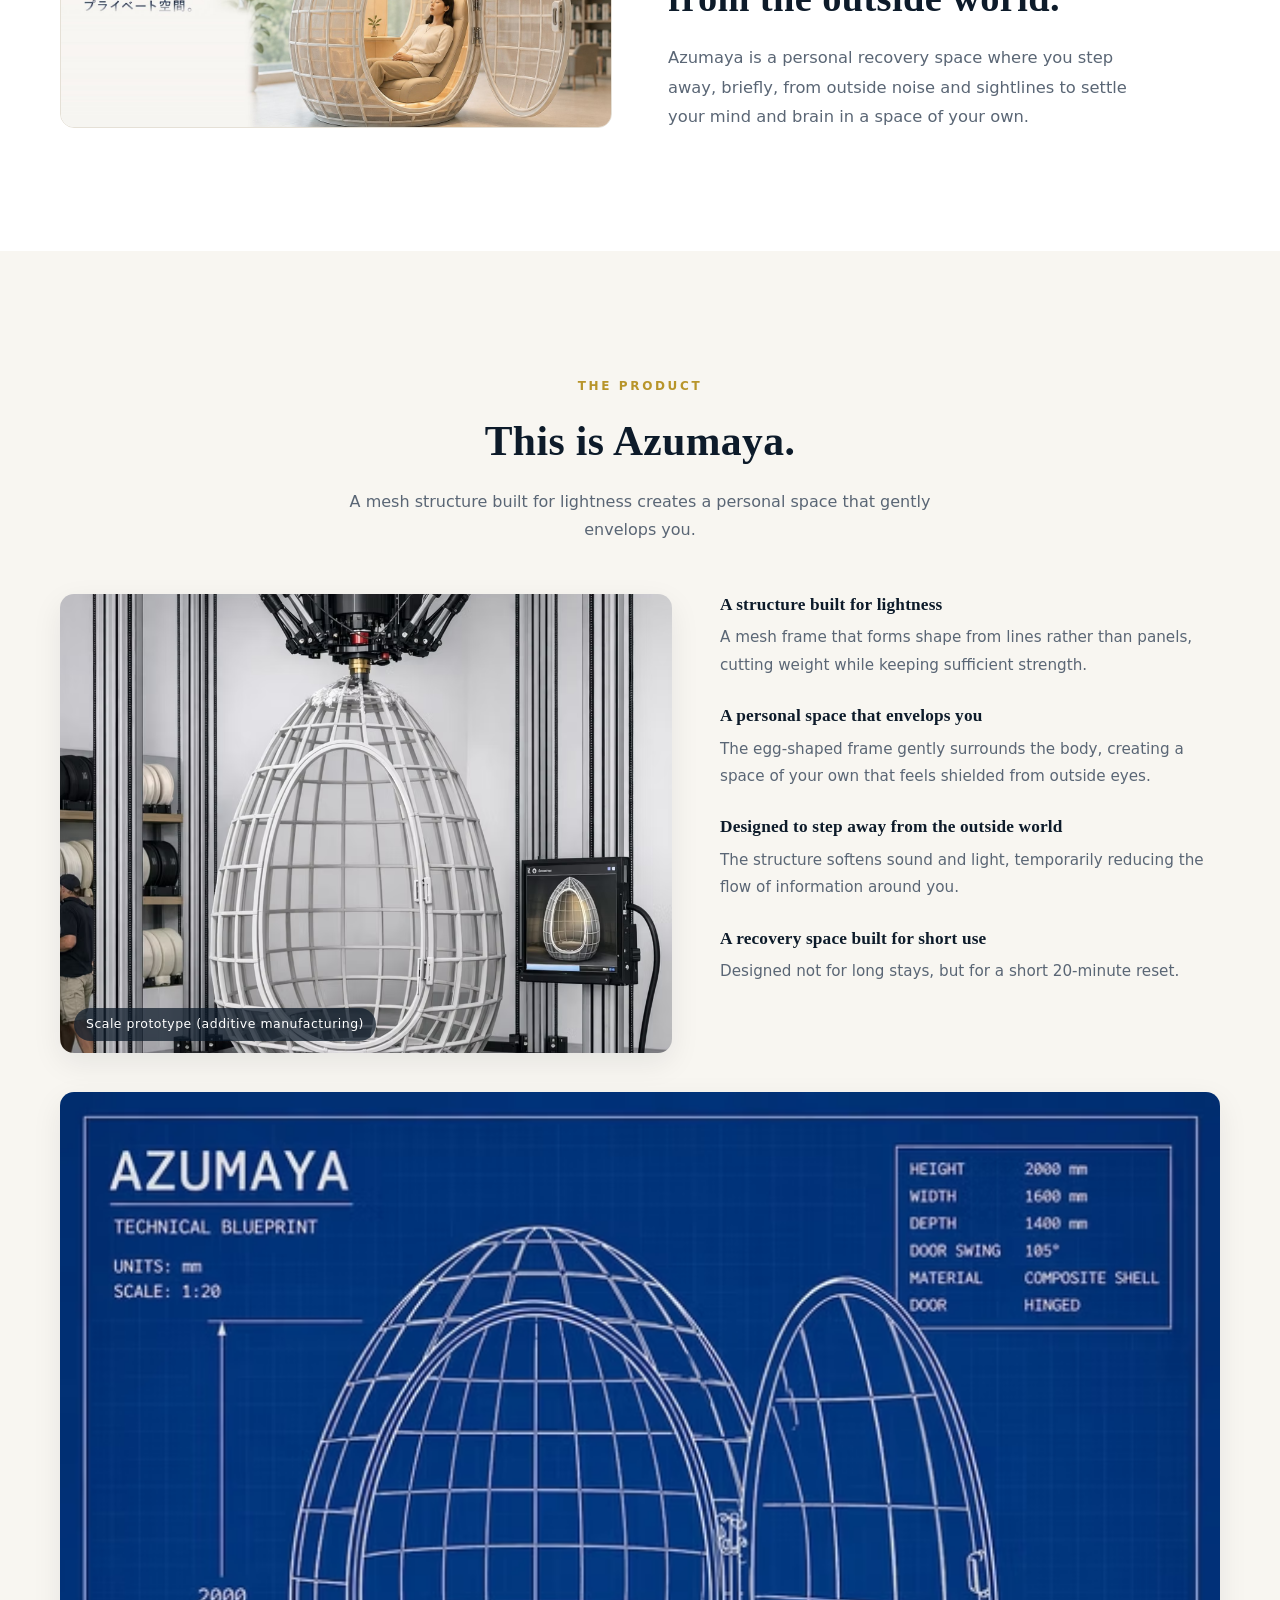
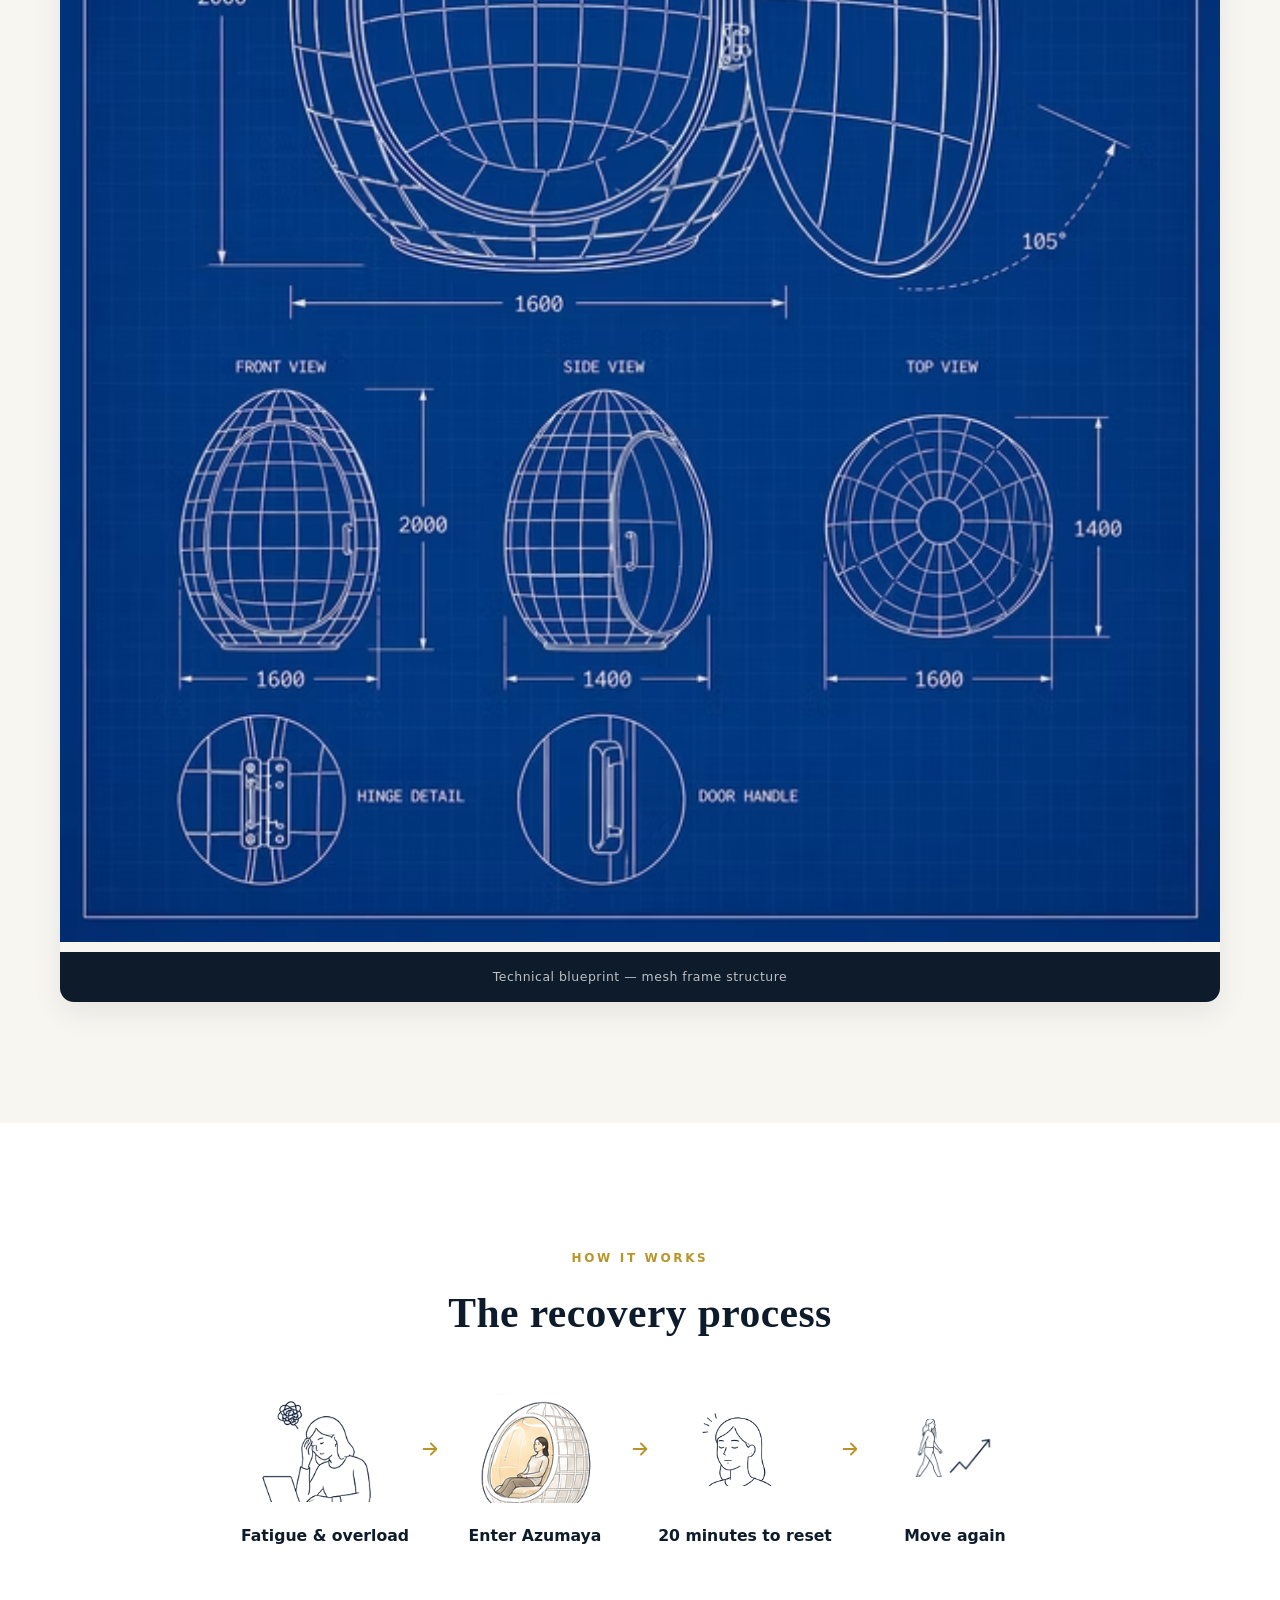
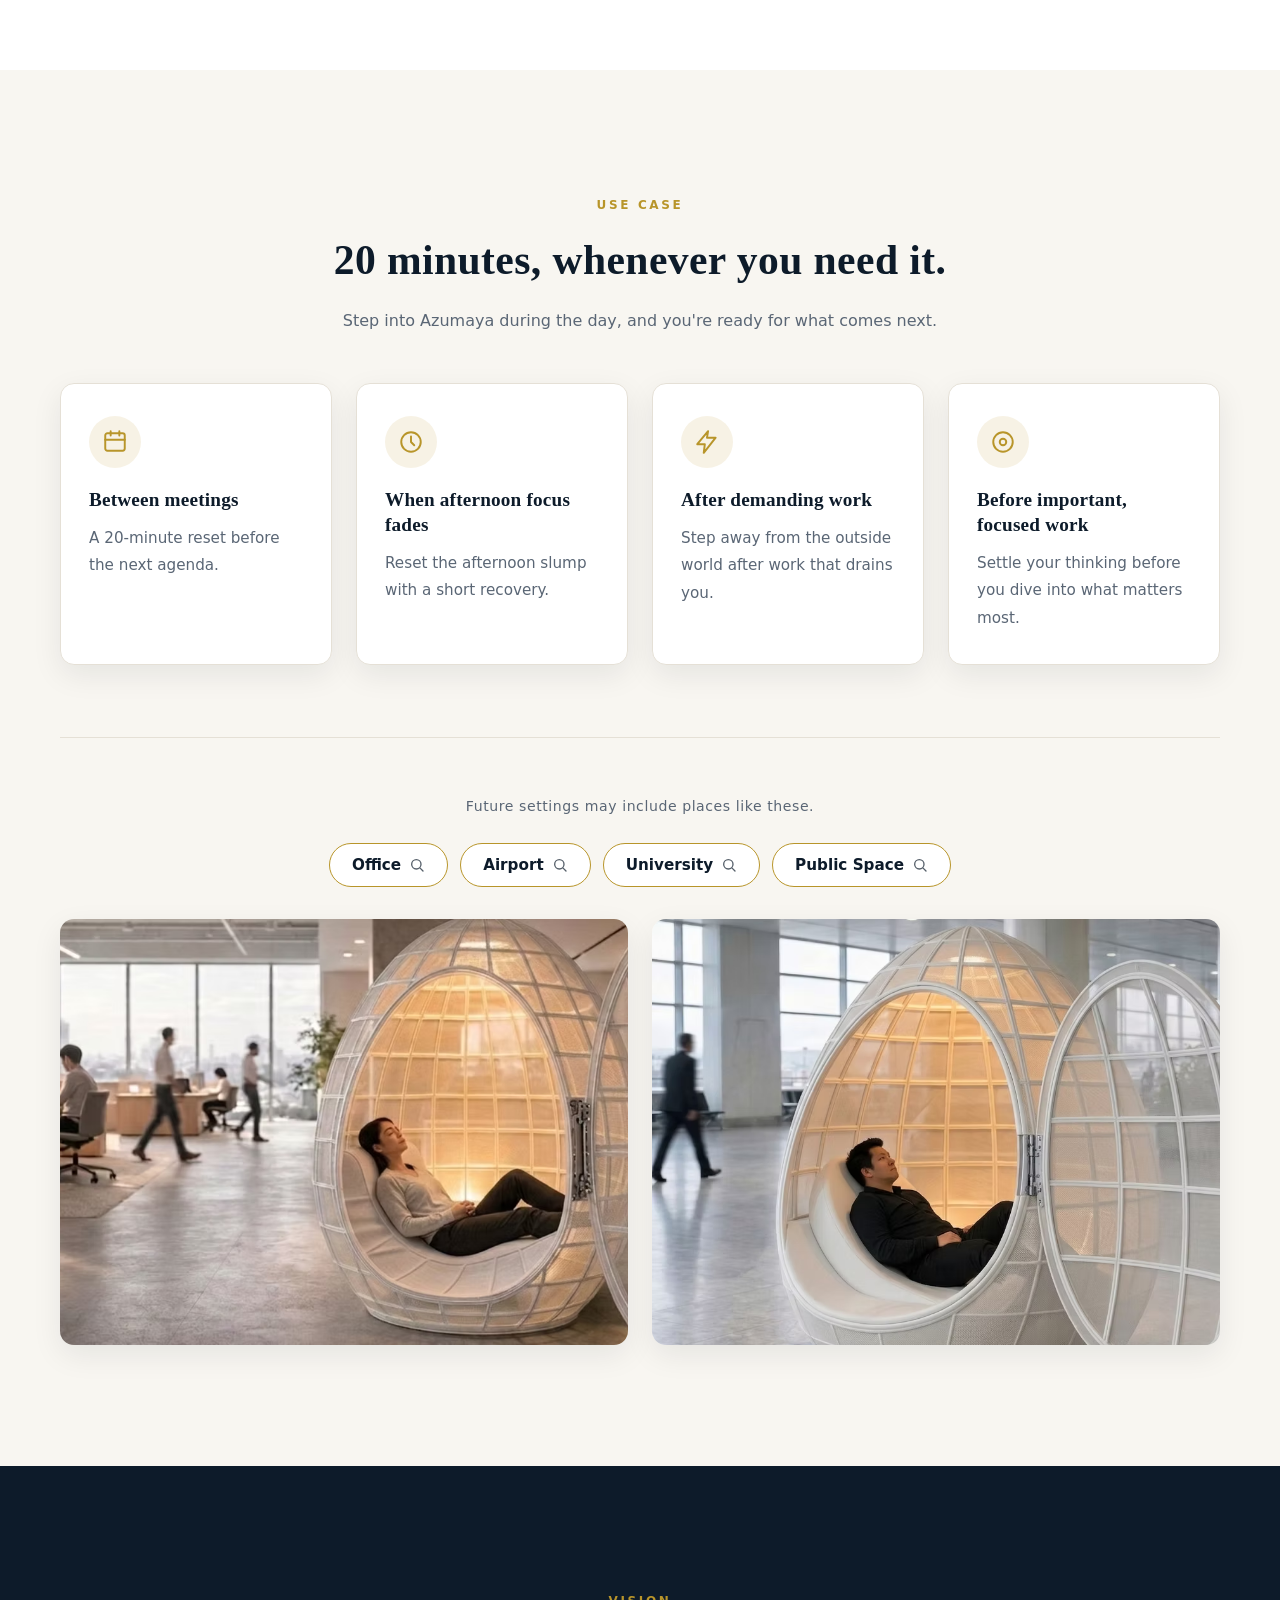
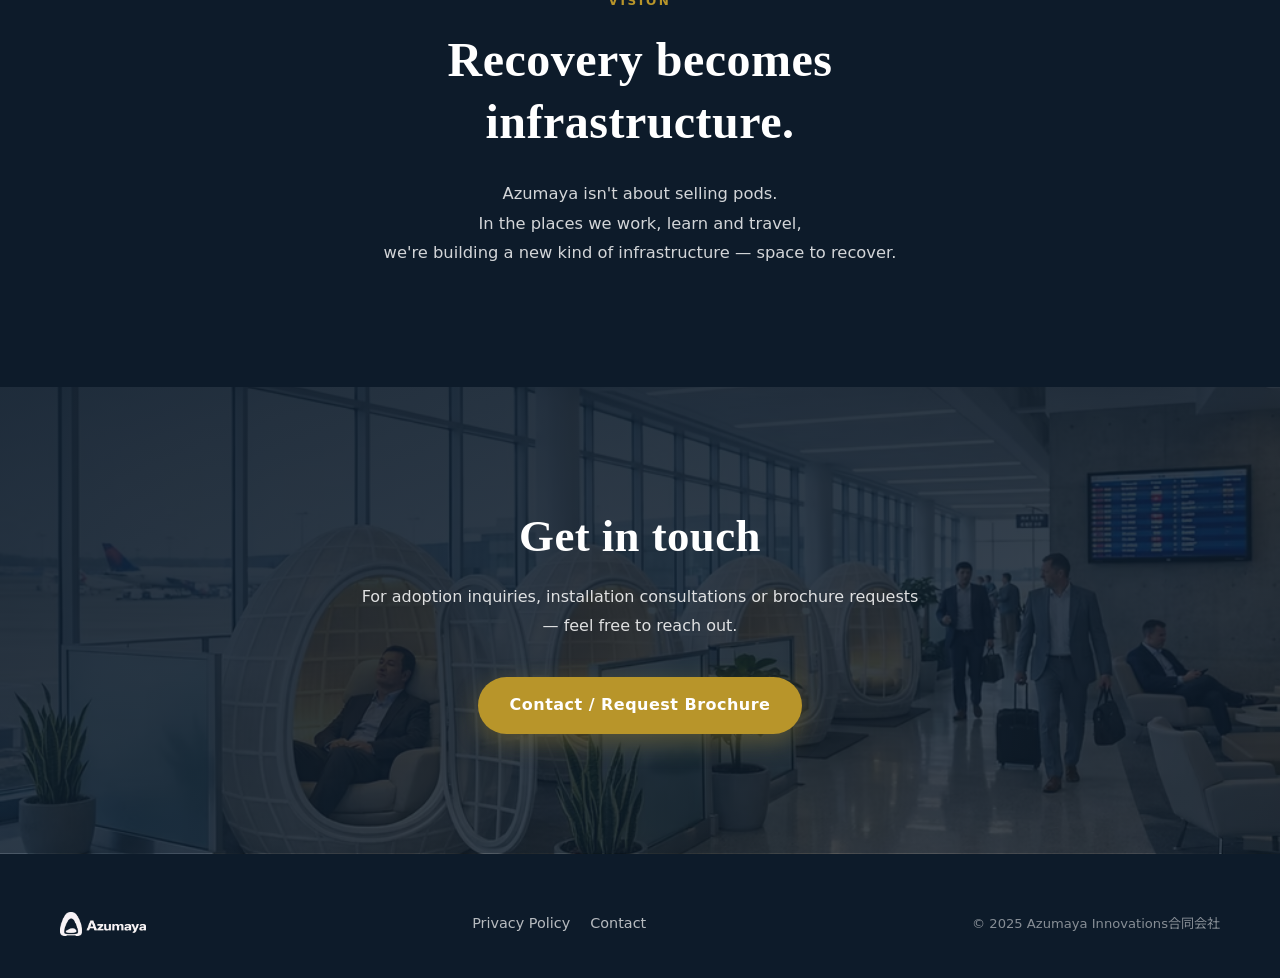
==== commit adb96769: "Add Experience section illustration cropped from provided banner Crops the pod photo and headline ou" ====
--- a/en/index.html
+++ b/en/index.html
@@ -17,7 +17,7 @@
   <link rel="preconnect" href="https://fonts.gstatic.com" crossorigin />
   <link href="https://fonts.googleapis.com/css2?family=Noto+Sans+JP:wght@400;500;700&display=swap" rel="stylesheet" />
 
-  <link rel="stylesheet" href="../css/style.css" />
+  <link rel="stylesheet" href="../css/style.css?v=3" />
 </head>
 <body>
 
@@ -91,7 +91,7 @@
       <div class="experience__grid">
         <div class="experience__visual reveal">
           <div class="experience__illustration">
-            <img src="../images/experience-illustration.png" alt="Illustration of the experience of settling the mind and brain inside Azumaya" loading="lazy" onerror="this.closest('.experience__illustration').classList.add('is-placeholder')" />
+            <img src="../images/experience-illustration.jpg" alt="A person resting with eyes closed inside Azumaya. 20 minutes to reset your thinking, a private space." loading="lazy" onerror="this.closest('.experience__illustration').classList.add('is-placeholder')" />
           </div>
         </div>
         <div class="experience__body reveal reveal--delay-1">
@@ -309,6 +309,6 @@
     </figure>
   </div>
 
-  <script src="../js/main.js"></script>
+  <script src="../js/main.js?v=2"></script>
 </body>
 </html>
--- a/css/style.css
+++ b/css/style.css
@@ -711,7 +711,7 @@
   overflow: hidden;
   background: linear-gradient(160deg, rgba(184, 149, 42, 0.08), rgba(13, 27, 42, 0.06));
   border: 1px solid var(--color-border);
-  aspect-ratio: 4 / 3;
+  aspect-ratio: 1536 / 680;
   display: flex;
   align-items: center;
   justify-content: center;
@@ -720,7 +720,7 @@
 .experience__illustration img {
   width: 100%;
   height: 100%;
-  object-fit: contain;
+  object-fit: cover;
 }
 
 /* Fallback shown while the illustration asset is not yet in place */
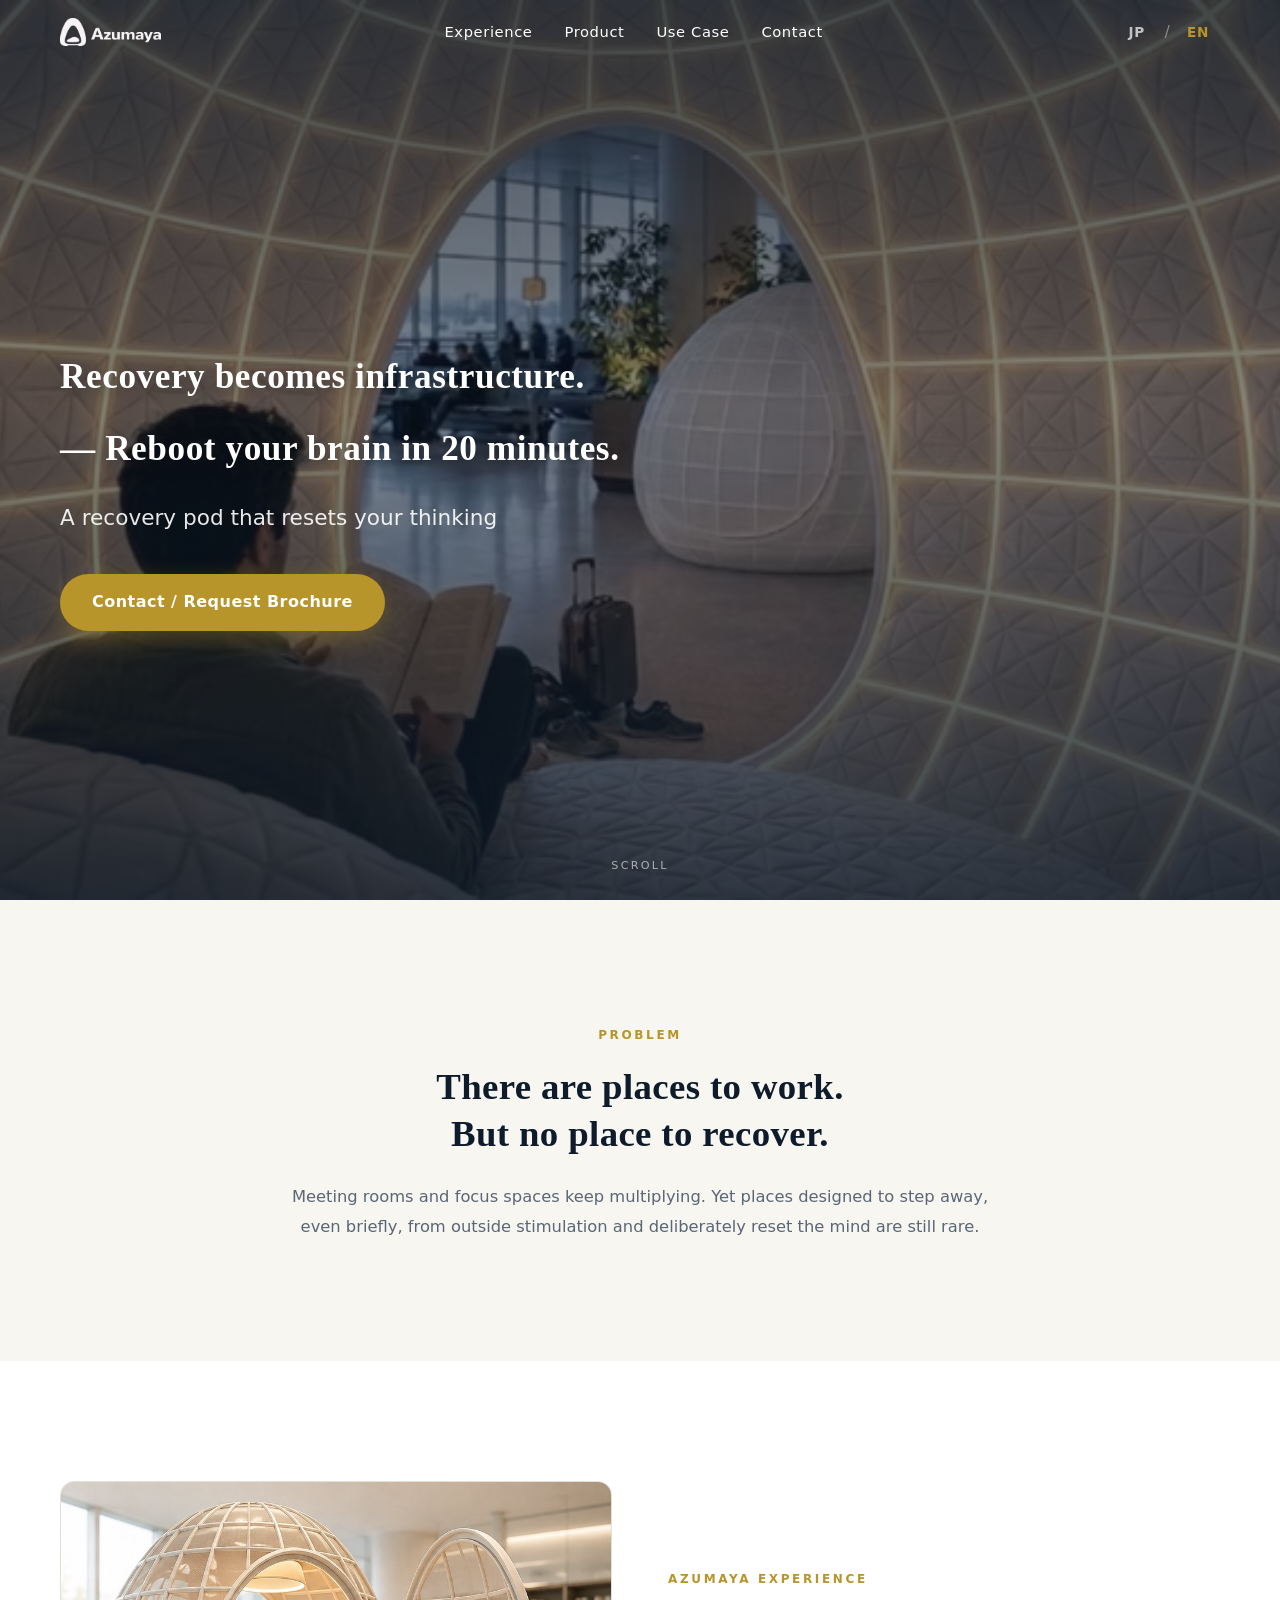
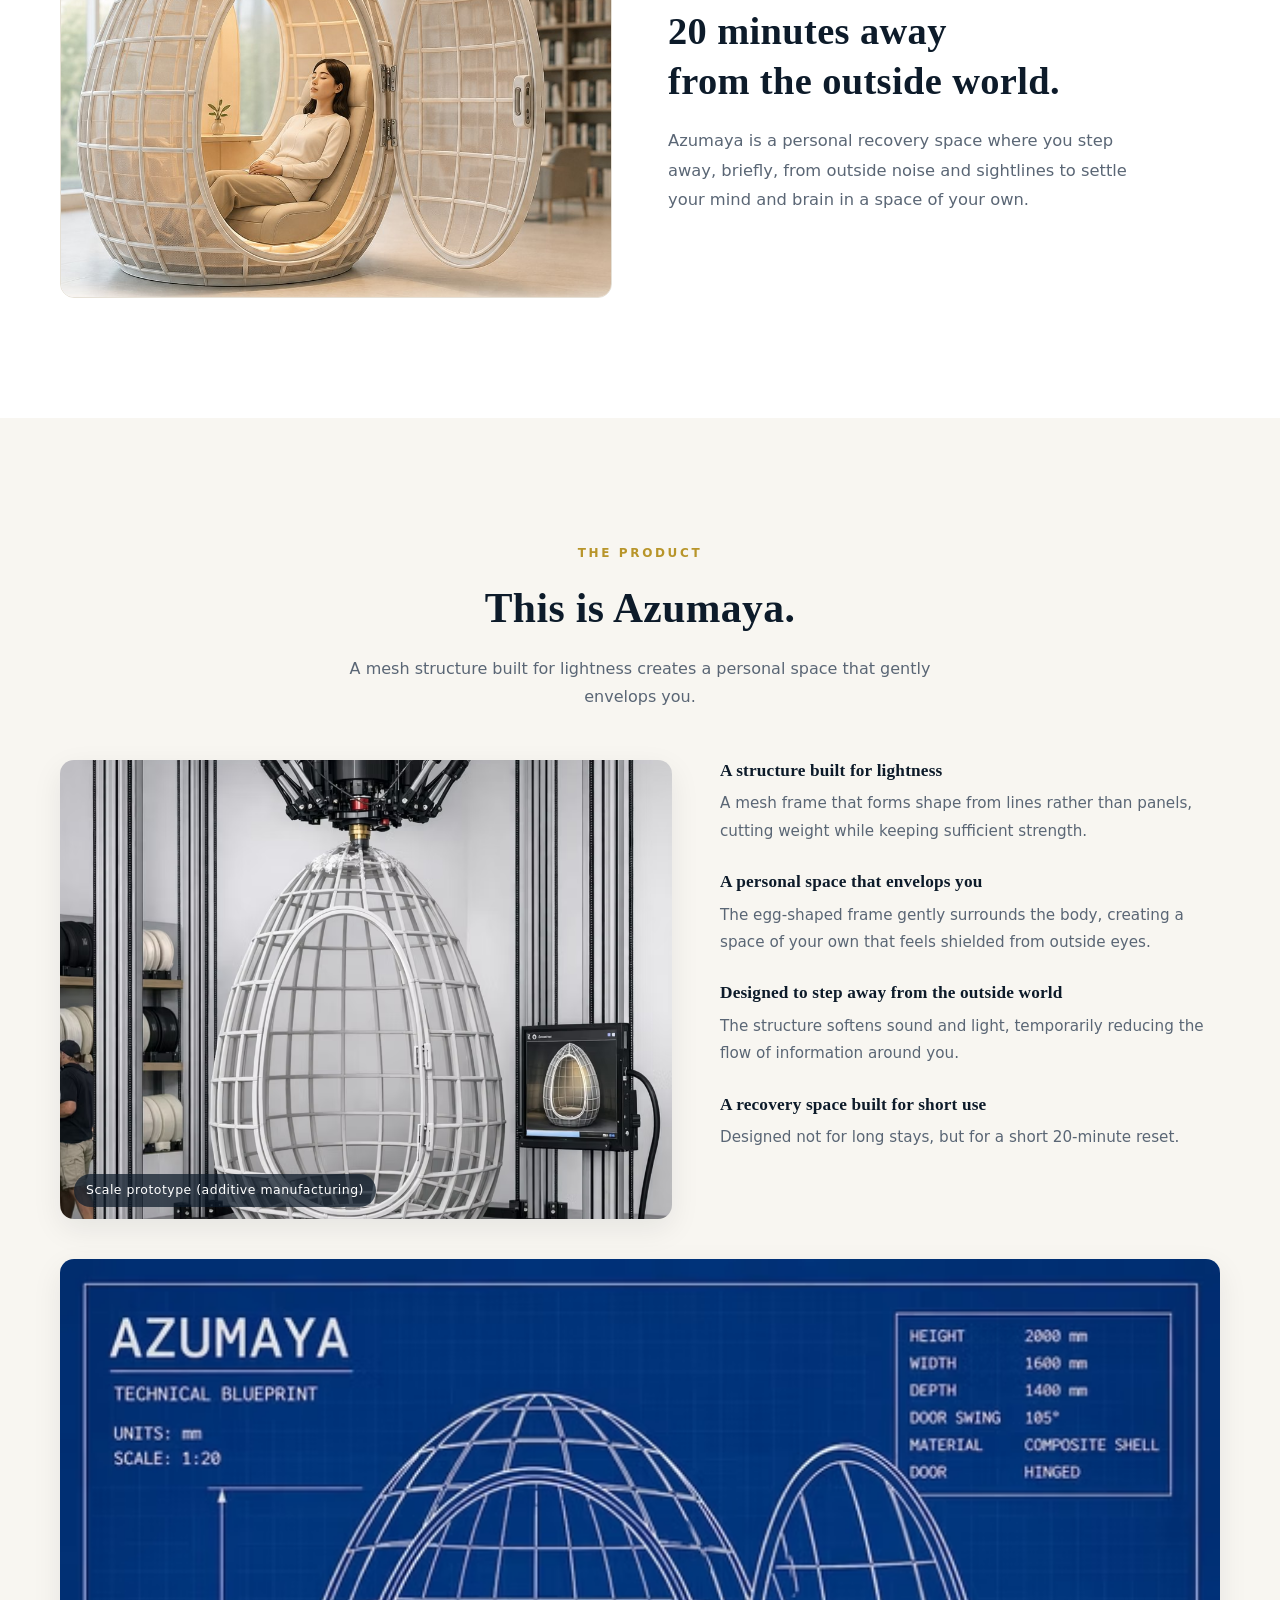
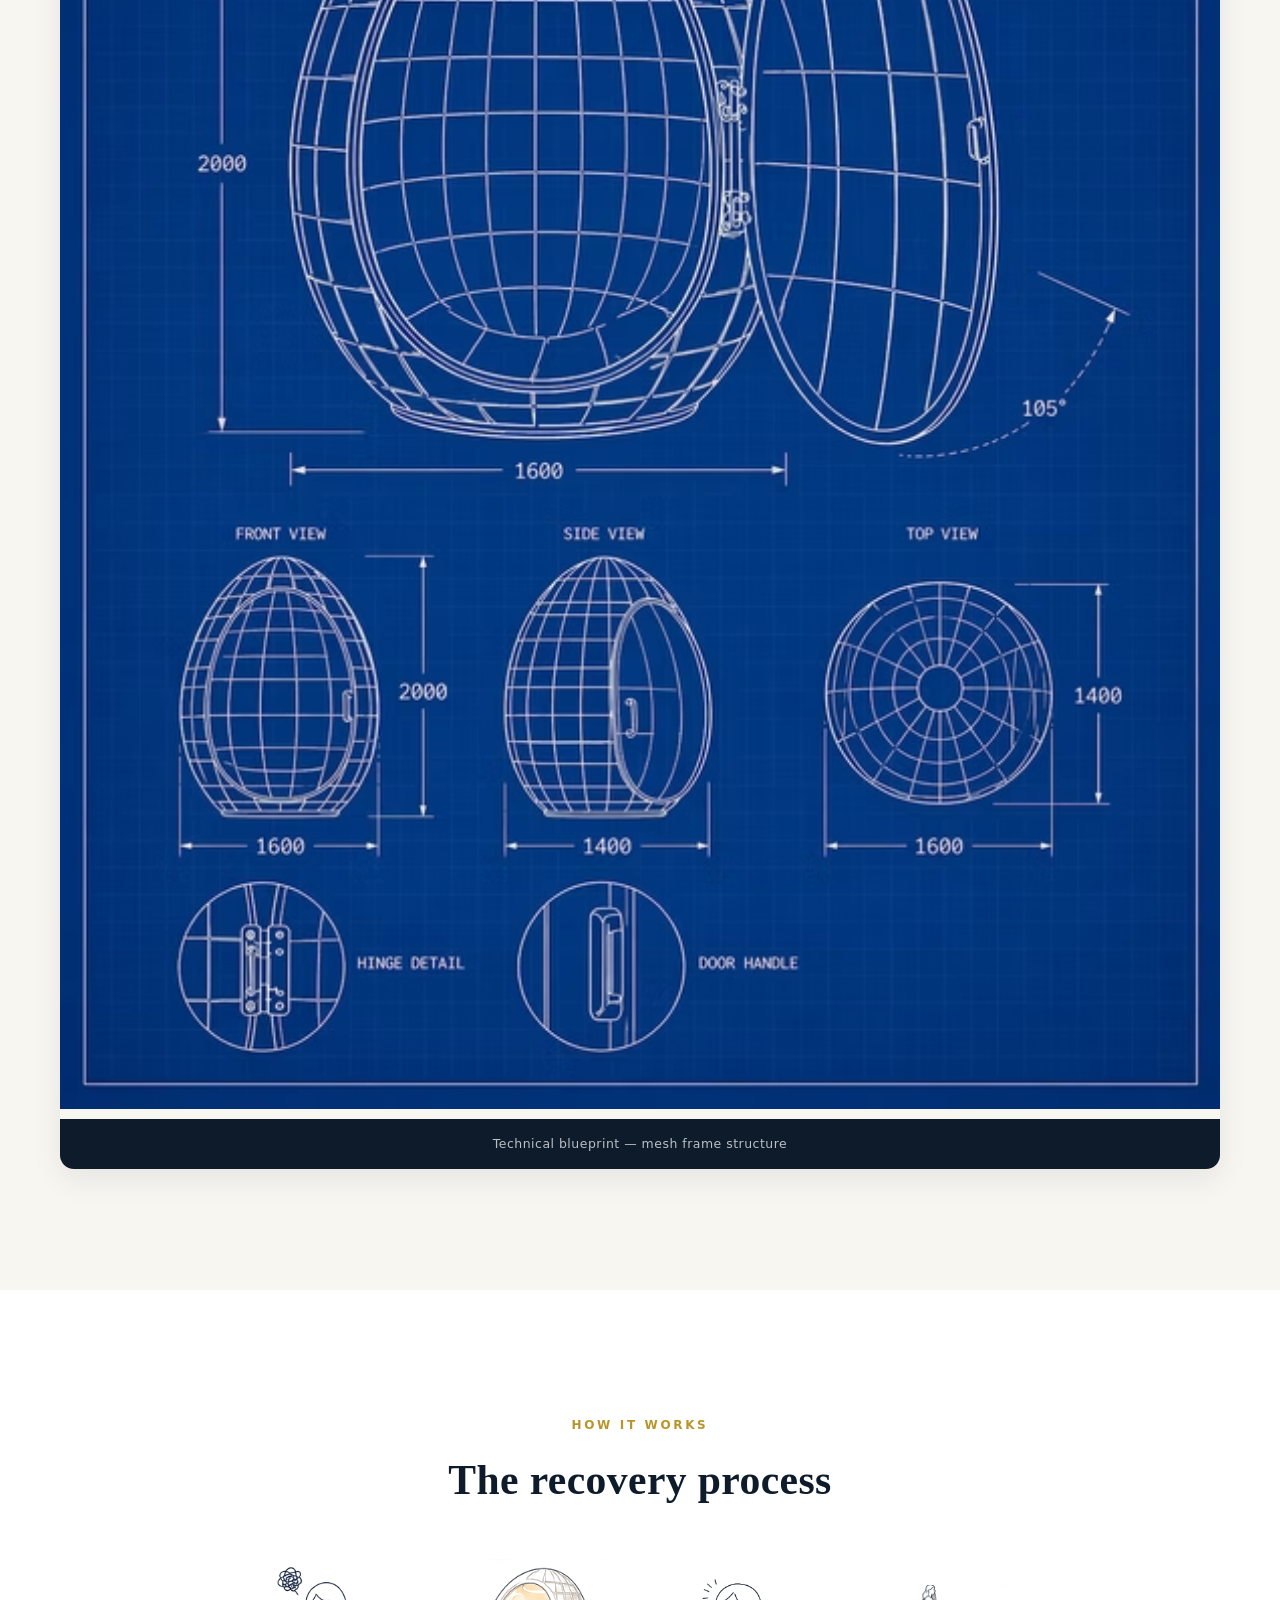
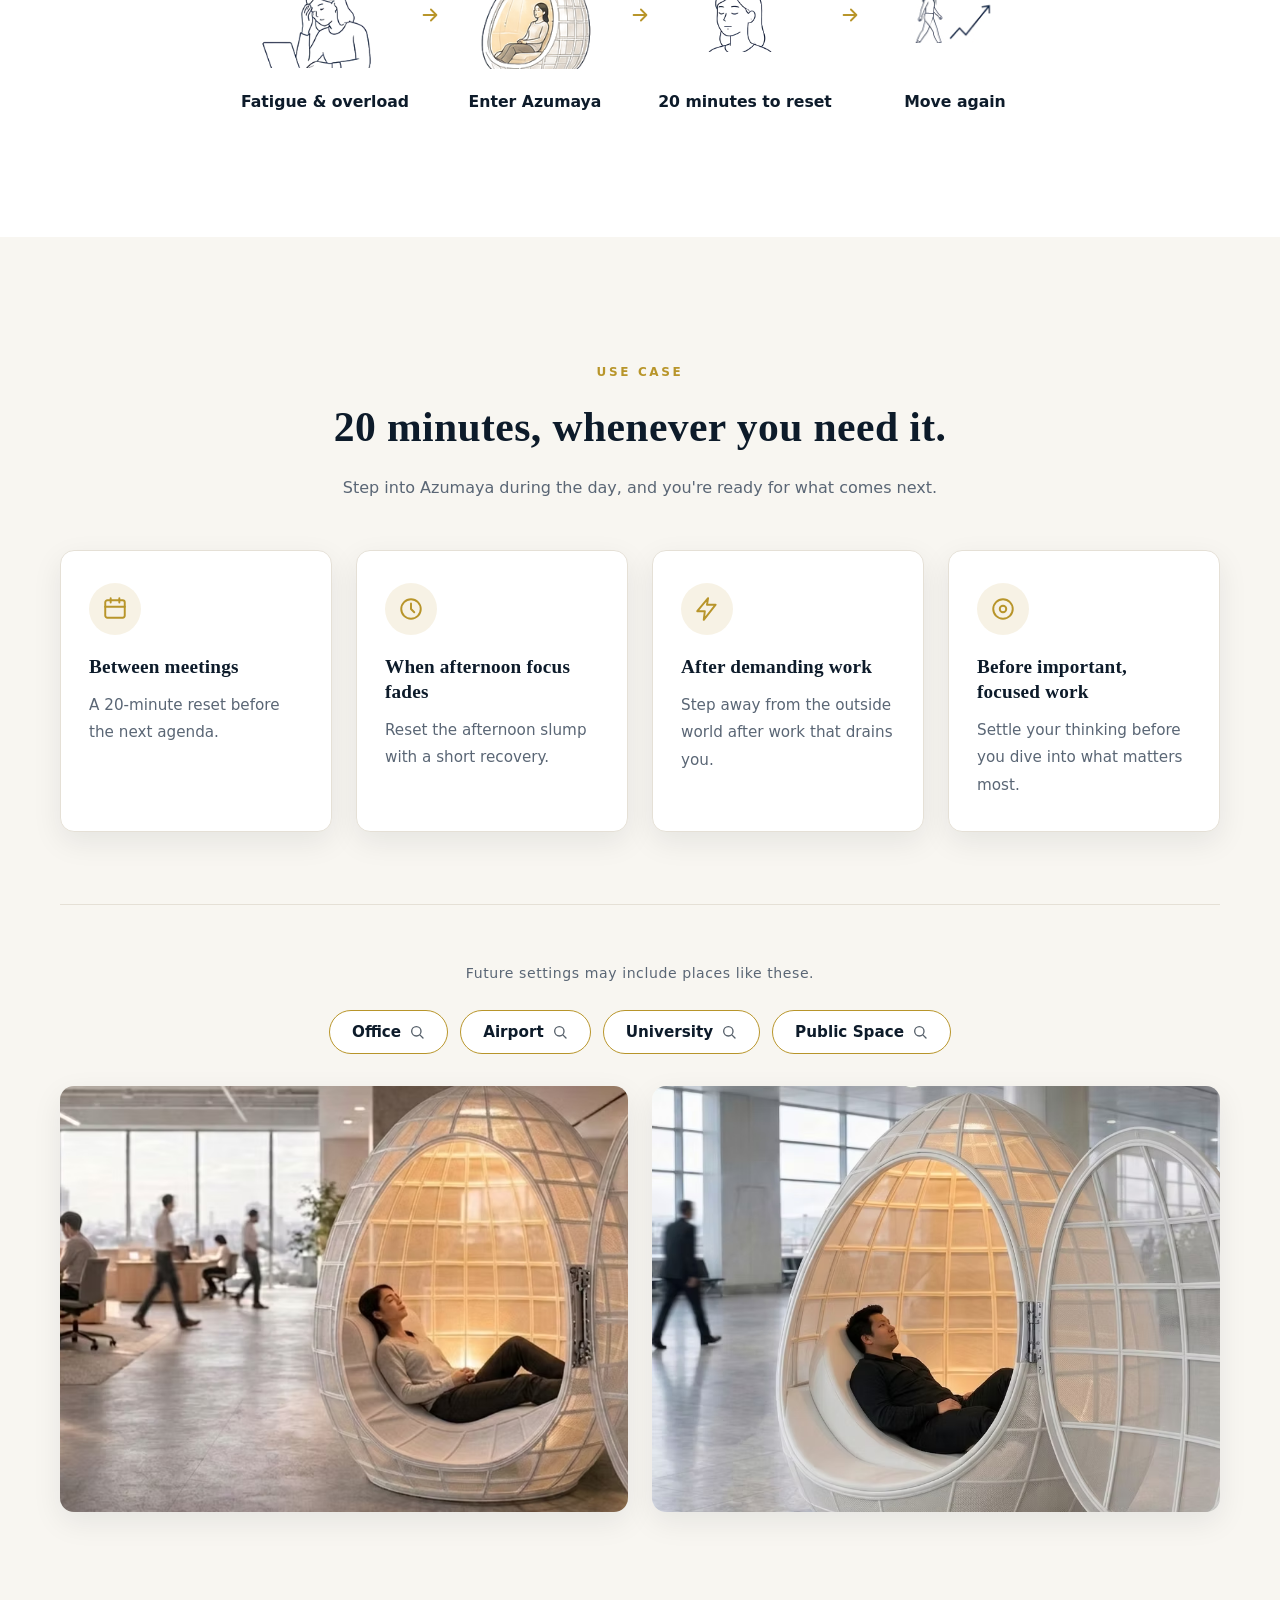
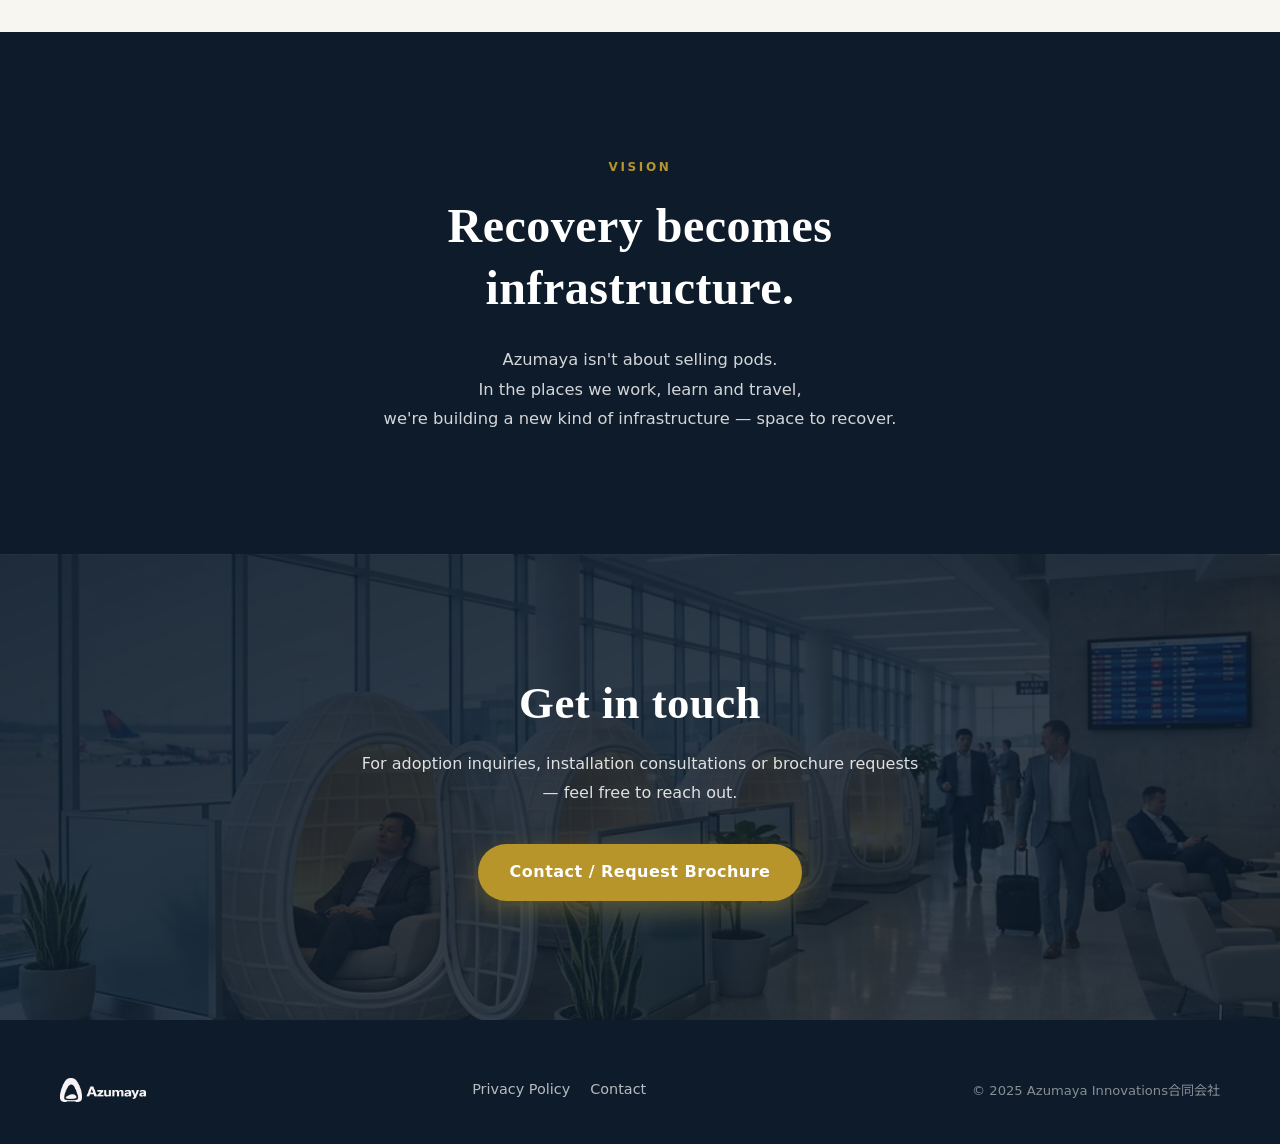
==== commit 9458f4e0: "Use photo-only crop for Experience illustration Removes the baked-in headline that duplicated the se" ====
--- a/en/index.html
+++ b/en/index.html
@@ -17,7 +17,7 @@
   <link rel="preconnect" href="https://fonts.gstatic.com" crossorigin />
   <link href="https://fonts.googleapis.com/css2?family=Noto+Sans+JP:wght@400;500;700&display=swap" rel="stylesheet" />
 
-  <link rel="stylesheet" href="../css/style.css?v=3" />
+  <link rel="stylesheet" href="../css/style.css?v=4" />
 </head>
 <body>
 
@@ -91,7 +91,7 @@
       <div class="experience__grid">
         <div class="experience__visual reveal">
           <div class="experience__illustration">
-            <img src="../images/experience-illustration.jpg" alt="A person resting with eyes closed inside Azumaya. 20 minutes to reset your thinking, a private space." loading="lazy" onerror="this.closest('.experience__illustration').classList.add('is-placeholder')" />
+            <img src="../images/experience-illustration.jpg" alt="A person resting with eyes closed inside Azumaya" loading="lazy" onerror="this.closest('.experience__illustration').classList.add('is-placeholder')" />
           </div>
         </div>
         <div class="experience__body reveal reveal--delay-1">
--- a/css/style.css
+++ b/css/style.css
@@ -711,7 +711,7 @@
   overflow: hidden;
   background: linear-gradient(160deg, rgba(184, 149, 42, 0.08), rgba(13, 27, 42, 0.06));
   border: 1px solid var(--color-border);
-  aspect-ratio: 1536 / 680;
+  aspect-ratio: 926 / 700;
   display: flex;
   align-items: center;
   justify-content: center;
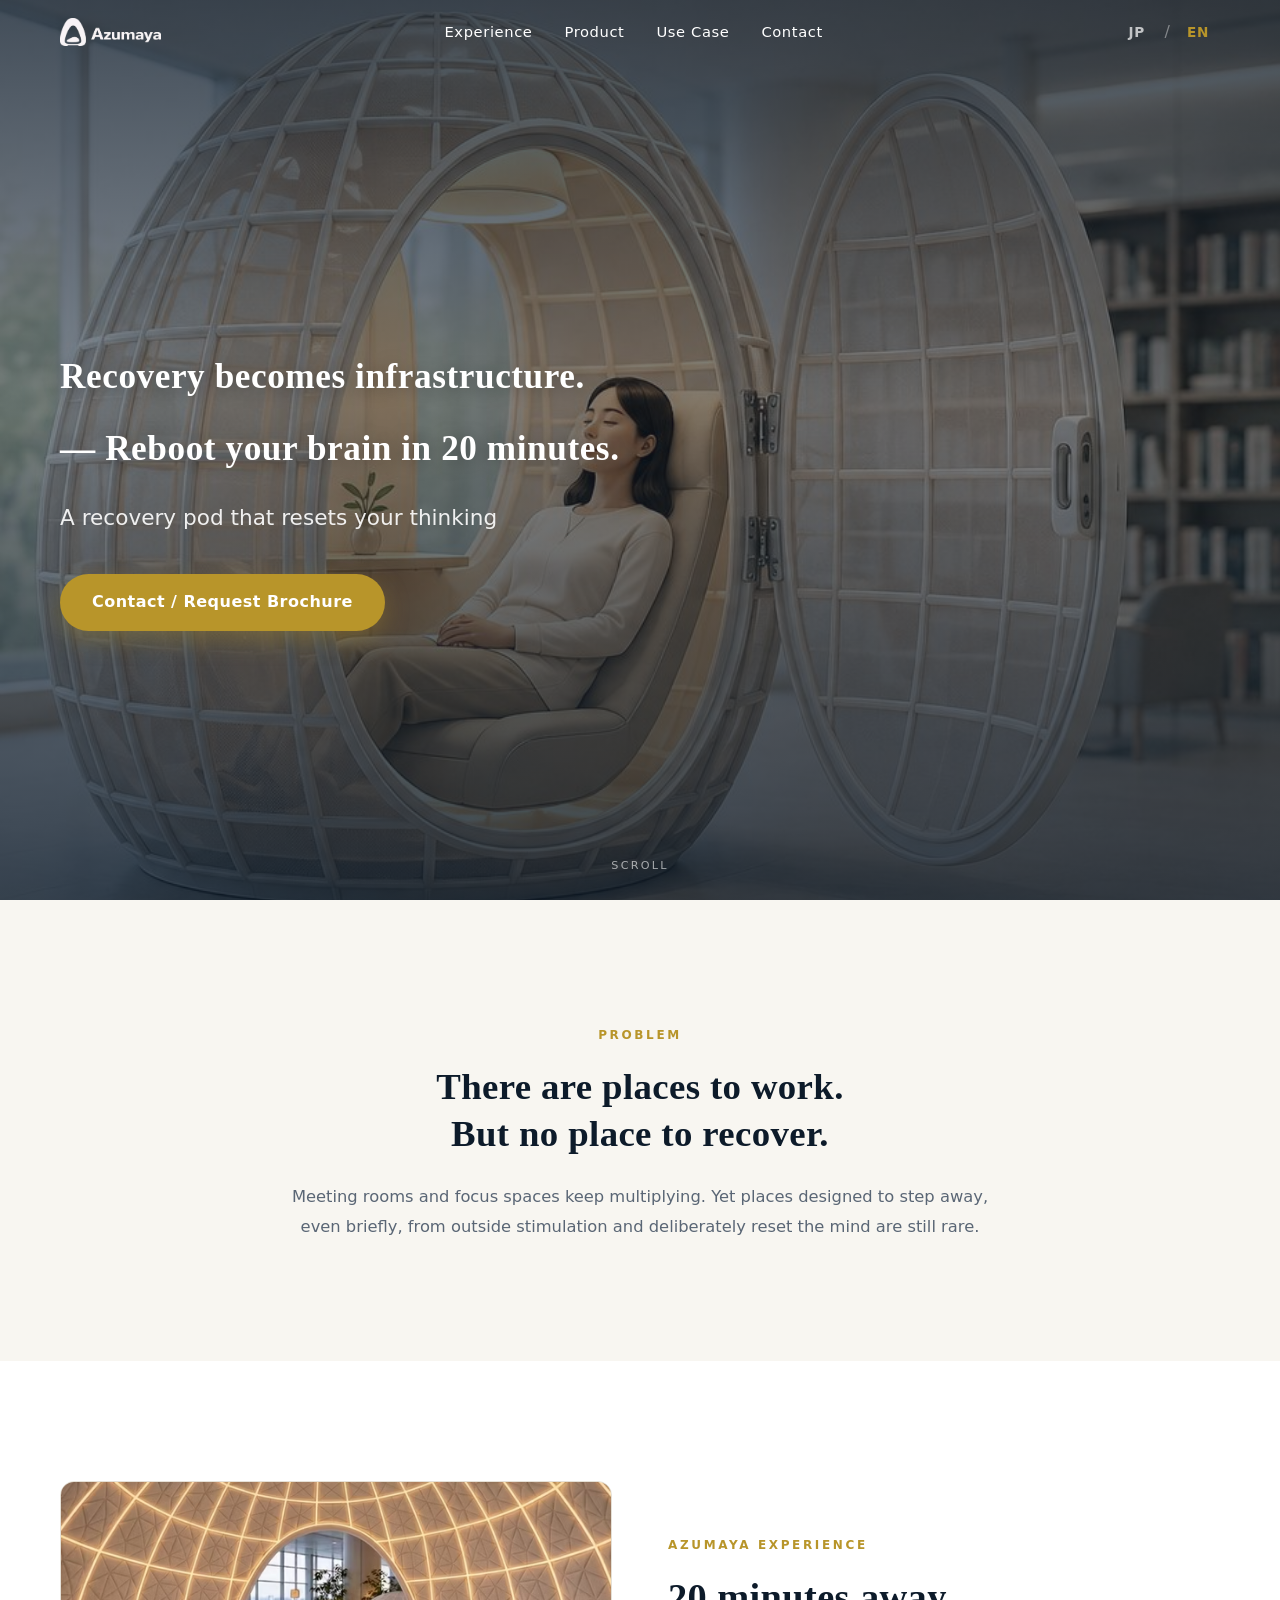
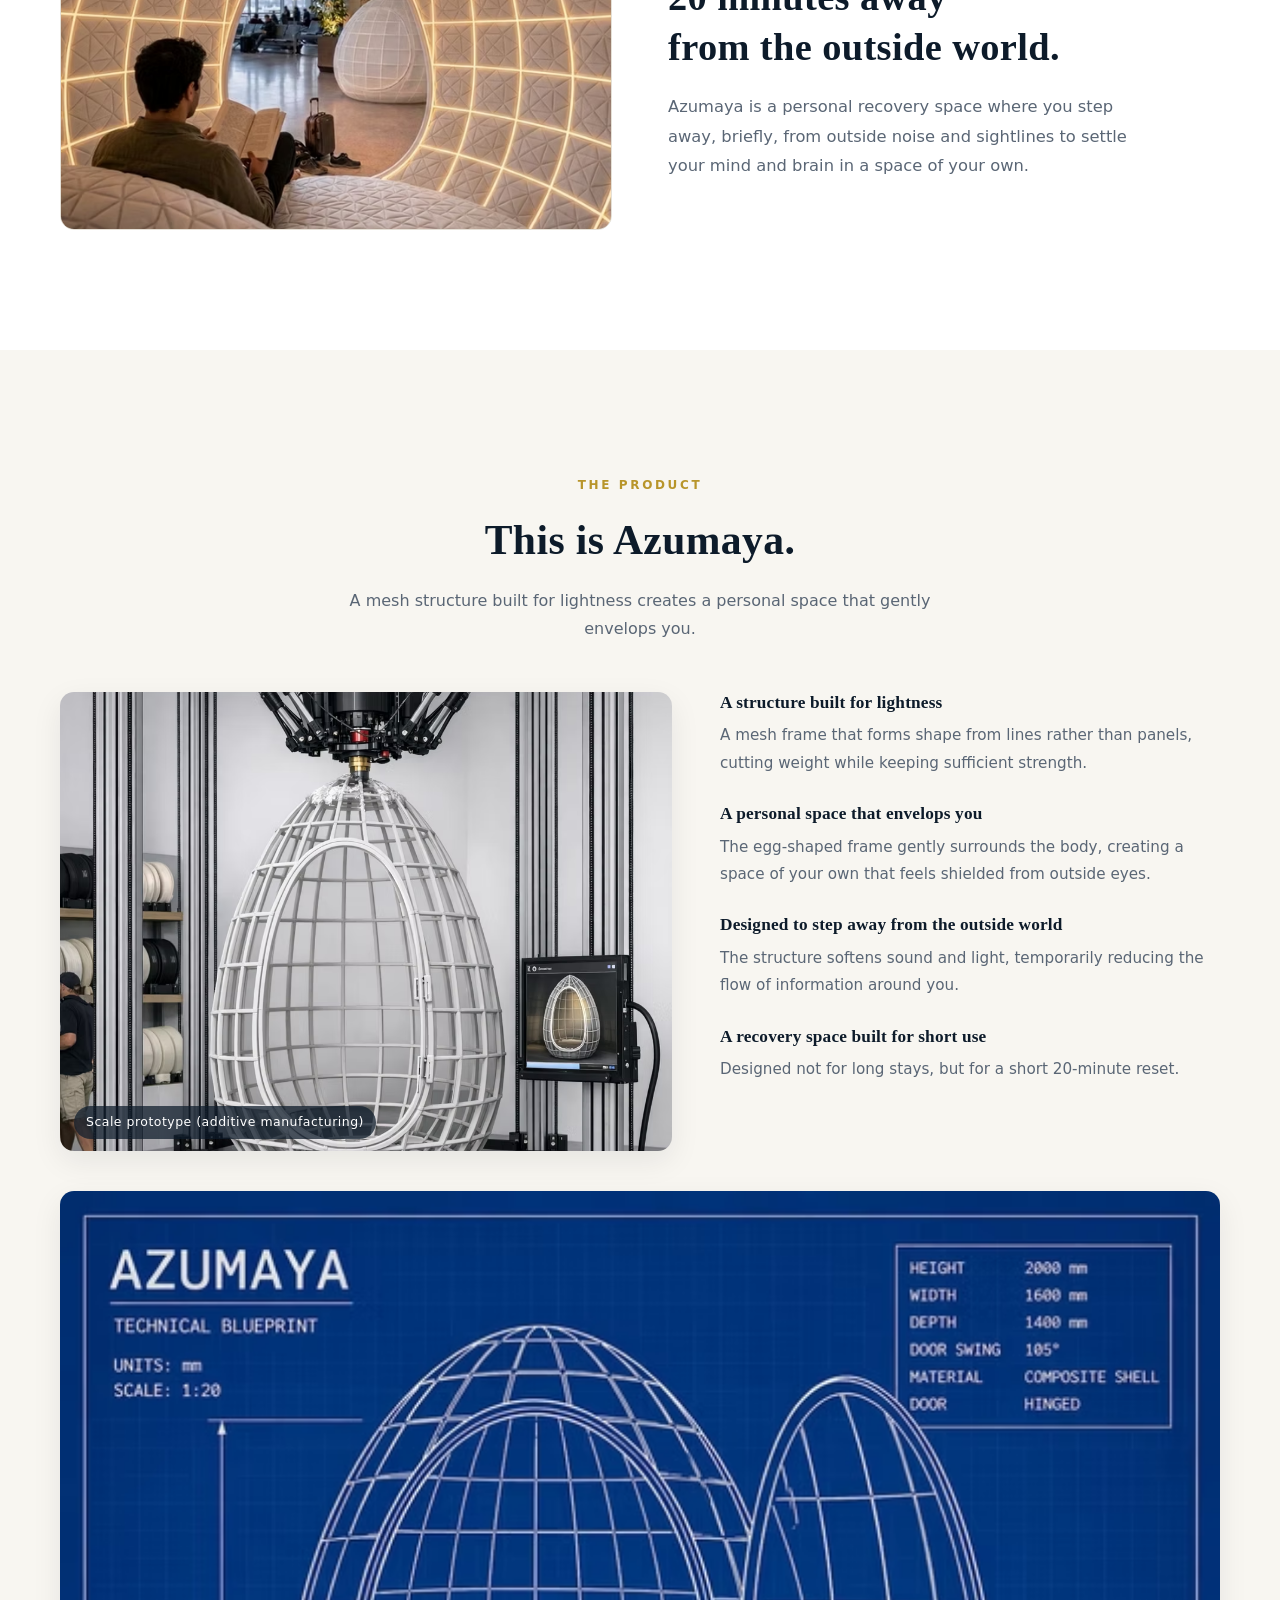
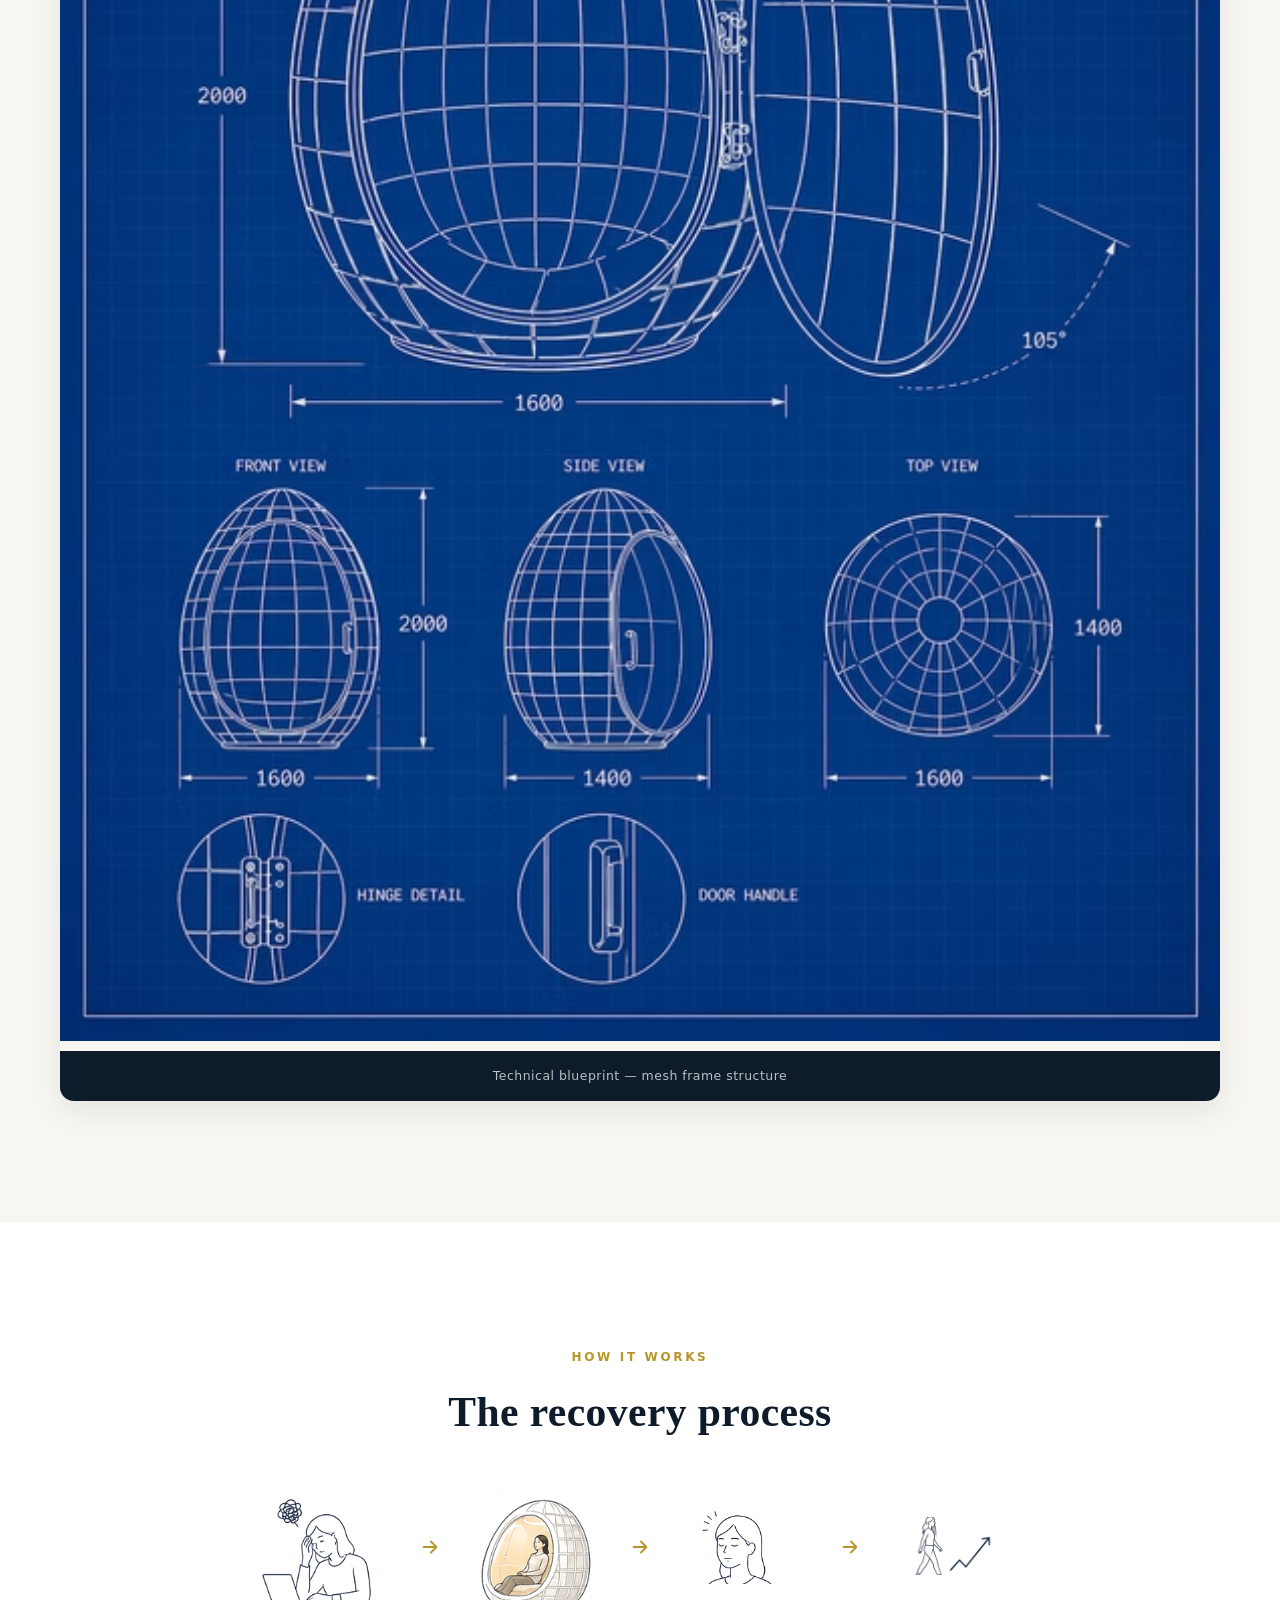
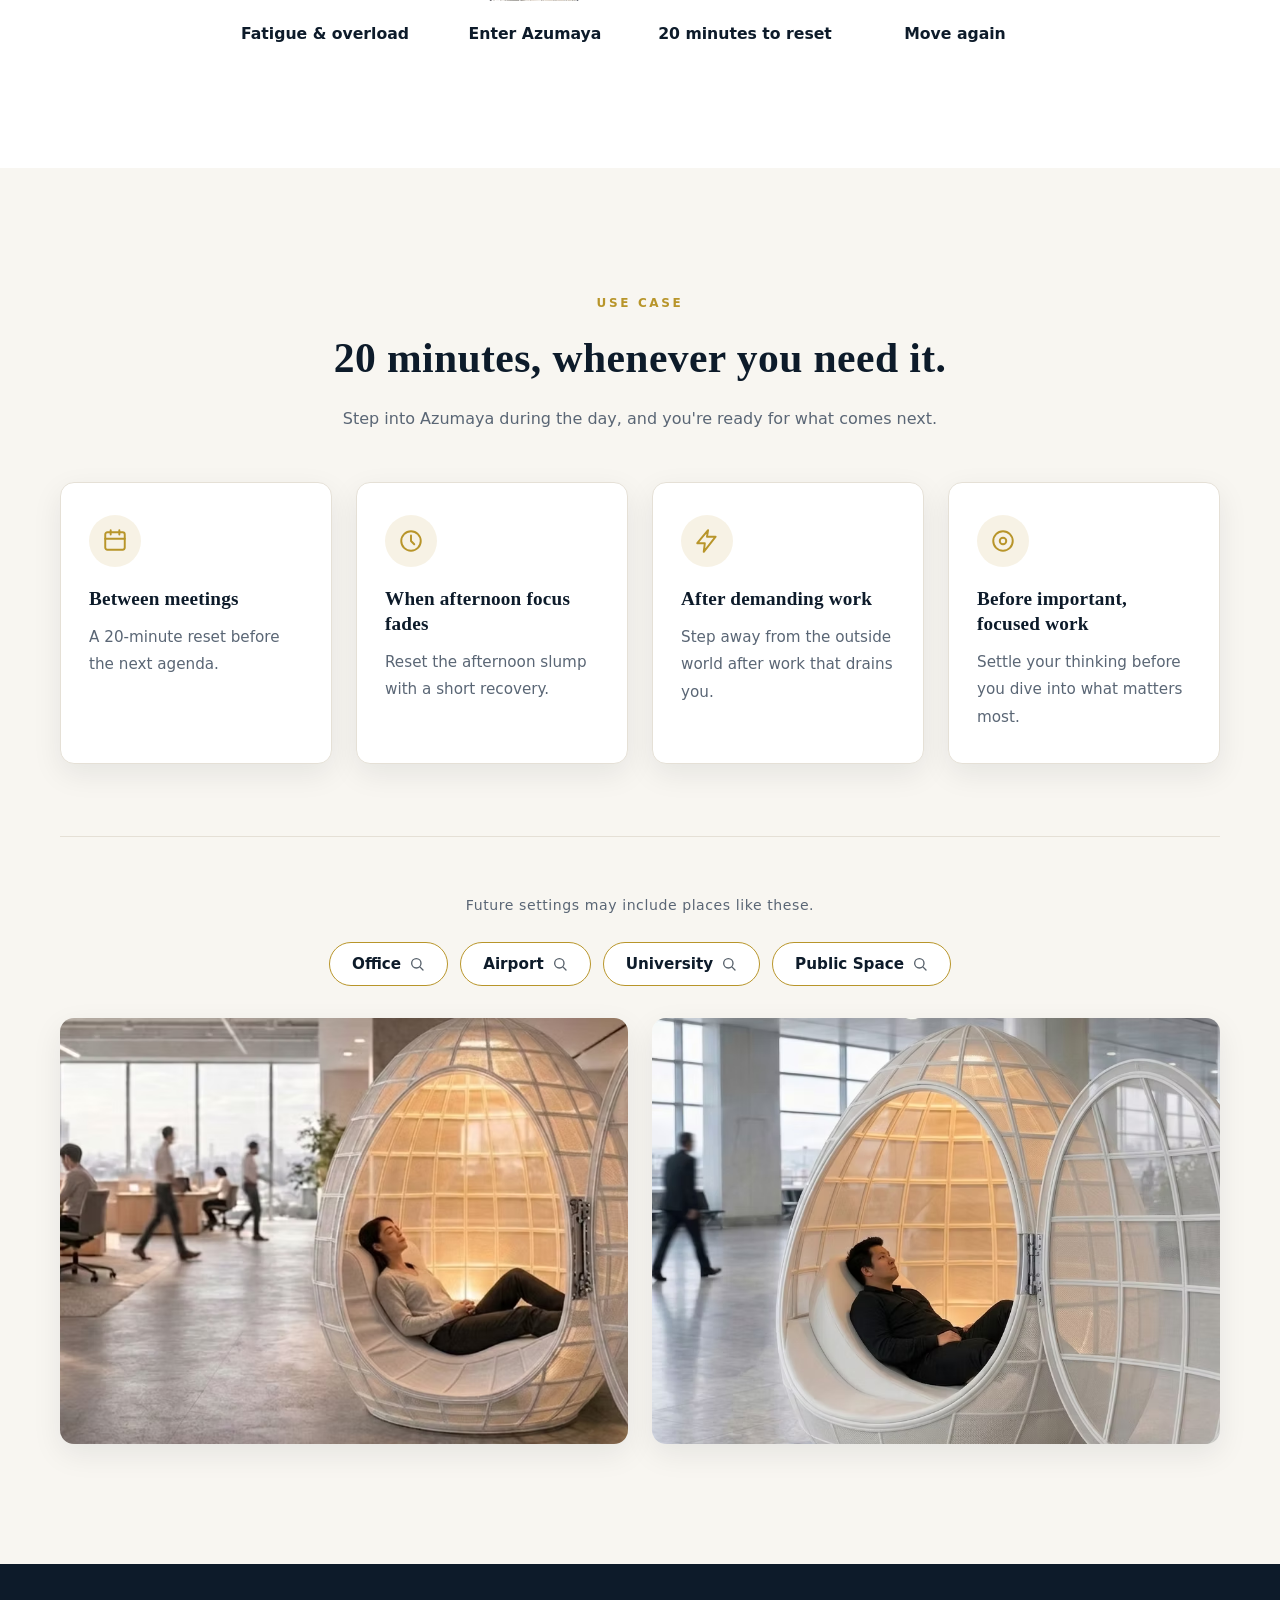
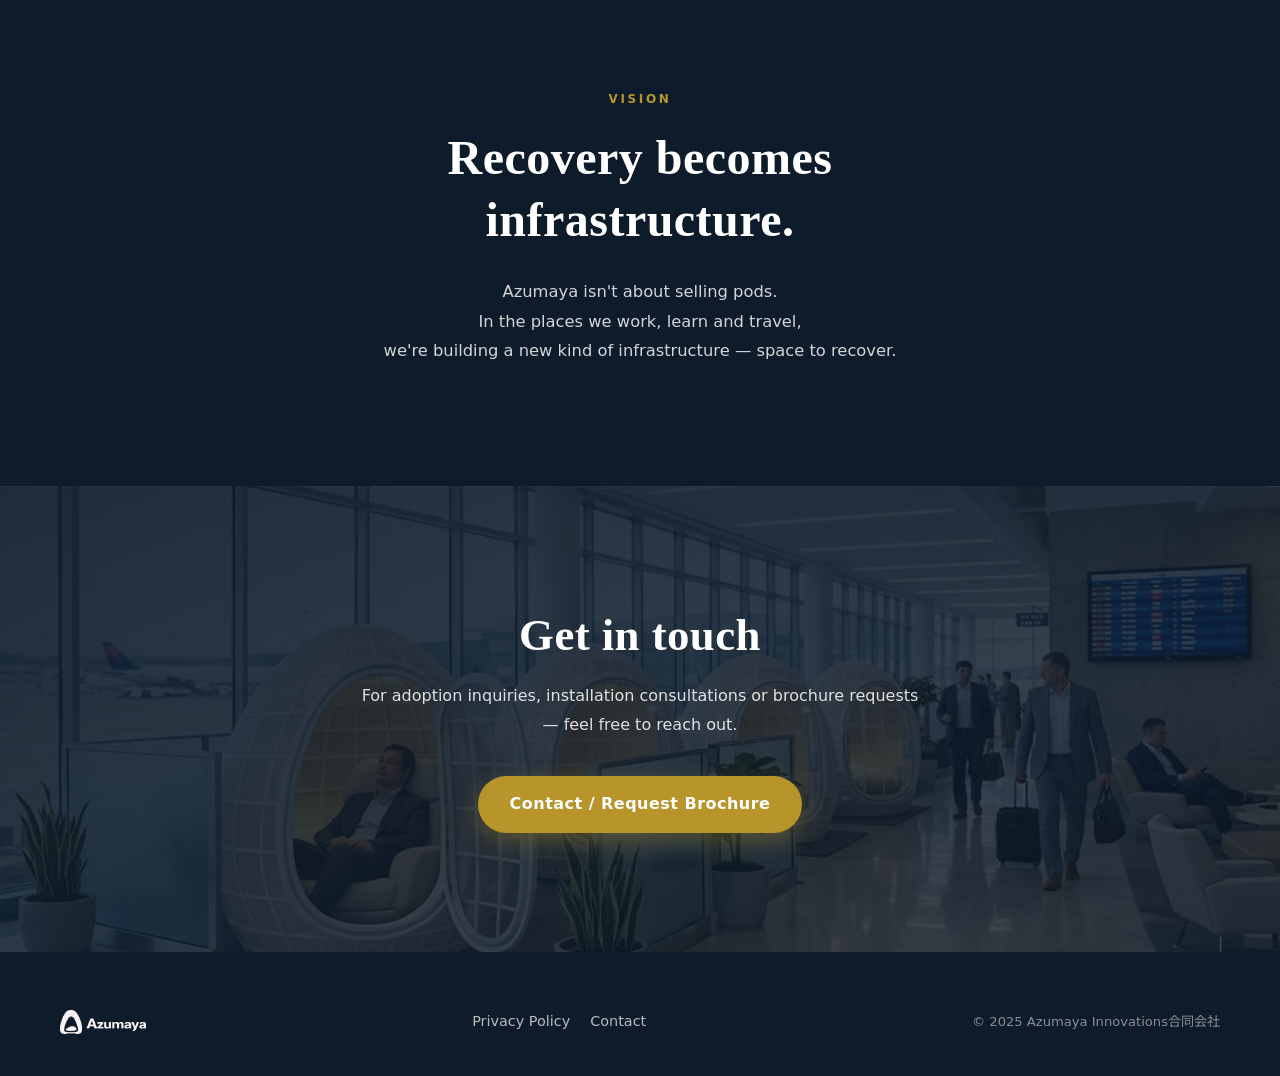
==== commit 2083dc54: "Swap Hero and Experience section images Hero now uses the cropped pod photo (previously in Experienc" ====
--- a/en/index.html
+++ b/en/index.html
@@ -17,7 +17,7 @@
   <link rel="preconnect" href="https://fonts.gstatic.com" crossorigin />
   <link href="https://fonts.googleapis.com/css2?family=Noto+Sans+JP:wght@400;500;700&display=swap" rel="stylesheet" />
 
-  <link rel="stylesheet" href="../css/style.css?v=4" />
+  <link rel="stylesheet" href="../css/style.css?v=5" />
 </head>
 <body>
 
@@ -58,7 +58,7 @@
   </div>
 
   <!-- ================= Hero ================= -->
-  <section class="hero" id="hero" style="--hero-img: url('../images/insideview.avif');">
+  <section class="hero" id="hero" style="--hero-img: url('../images/experience-illustration.jpg');">
     <div class="hero__bg"></div>
     <div class="container">
       <div class="hero__inner">
@@ -91,7 +91,7 @@
       <div class="experience__grid">
         <div class="experience__visual reveal">
           <div class="experience__illustration">
-            <img src="../images/experience-illustration.jpg" alt="A person resting with eyes closed inside Azumaya" loading="lazy" onerror="this.closest('.experience__illustration').classList.add('is-placeholder')" />
+            <img src="../images/insideview.avif" alt="A person reading a book inside Azumaya" loading="lazy" onerror="this.closest('.experience__illustration').classList.add('is-placeholder')" />
           </div>
         </div>
         <div class="experience__body reveal reveal--delay-1">
--- a/css/style.css
+++ b/css/style.css
@@ -711,7 +711,7 @@
   overflow: hidden;
   background: linear-gradient(160deg, rgba(184, 149, 42, 0.08), rgba(13, 27, 42, 0.06));
   border: 1px solid var(--color-border);
-  aspect-ratio: 926 / 700;
+  aspect-ratio: 634 / 401;
   display: flex;
   align-items: center;
   justify-content: center;
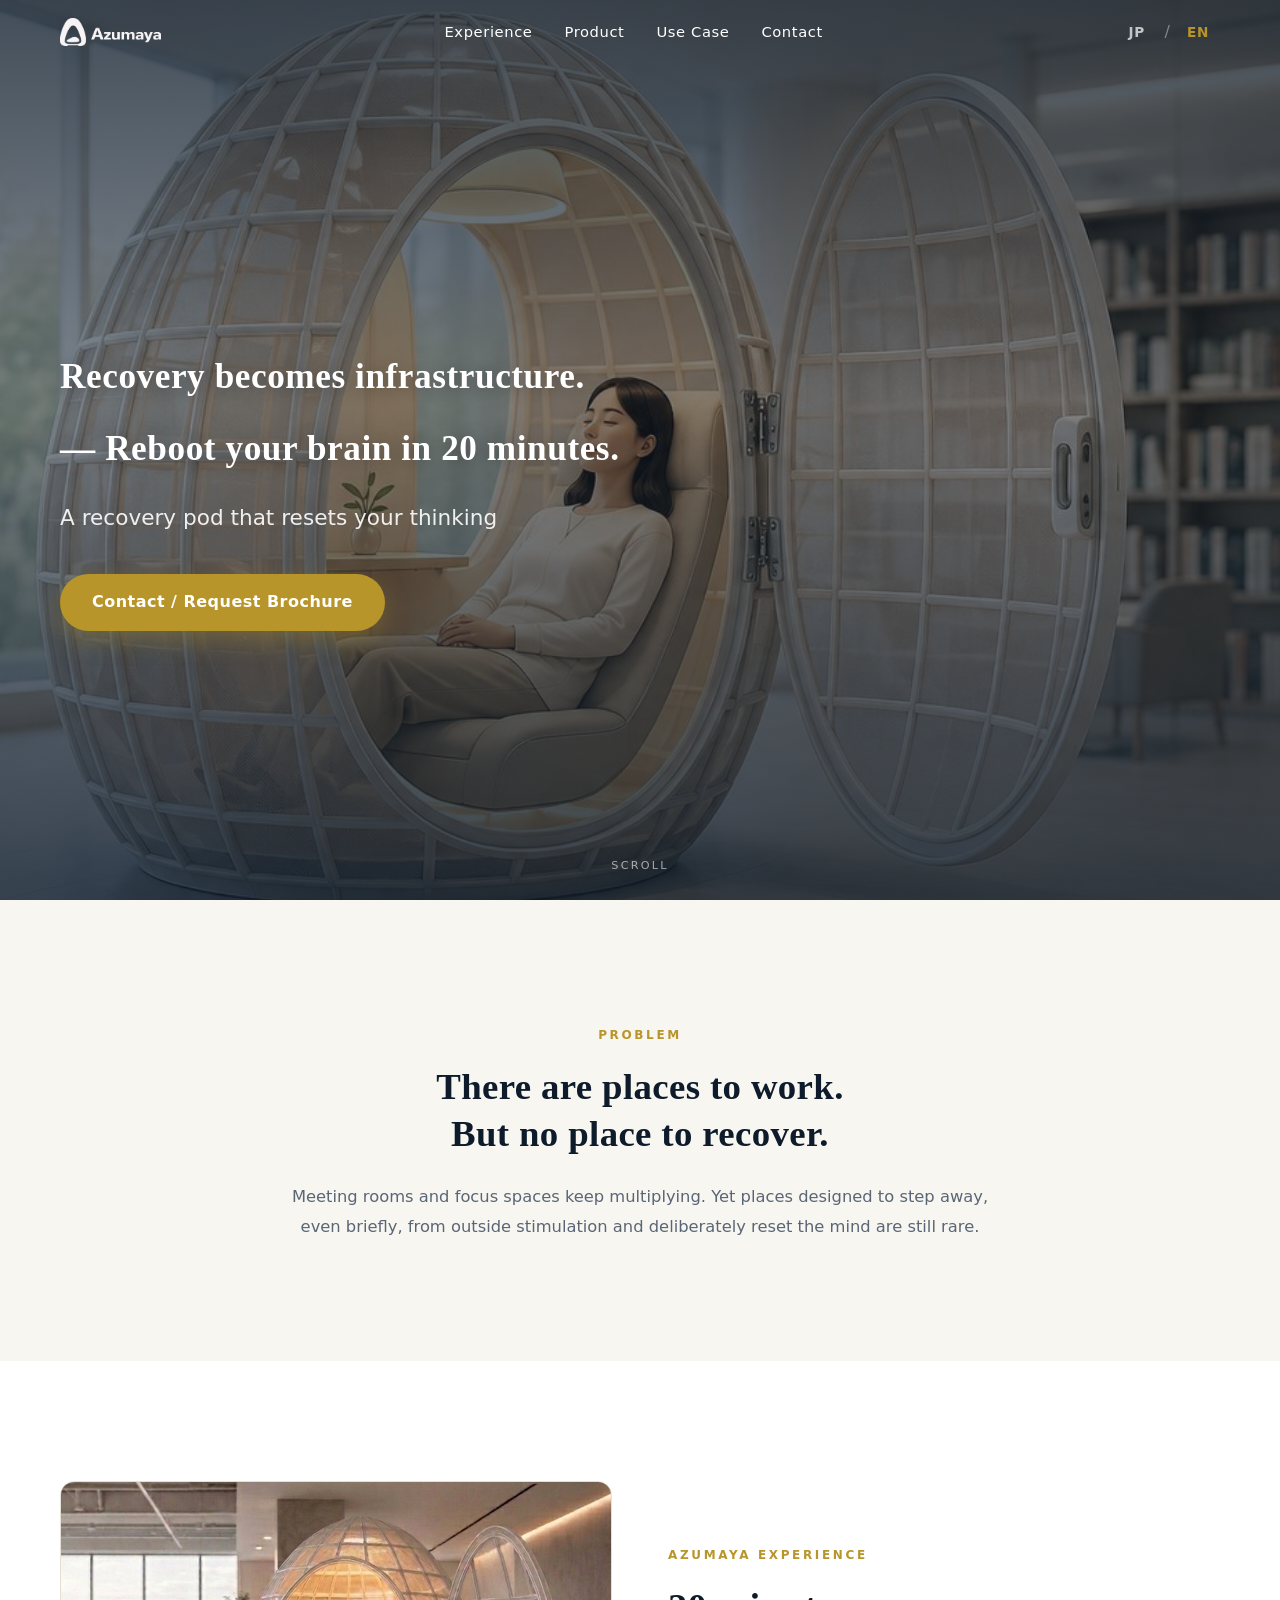
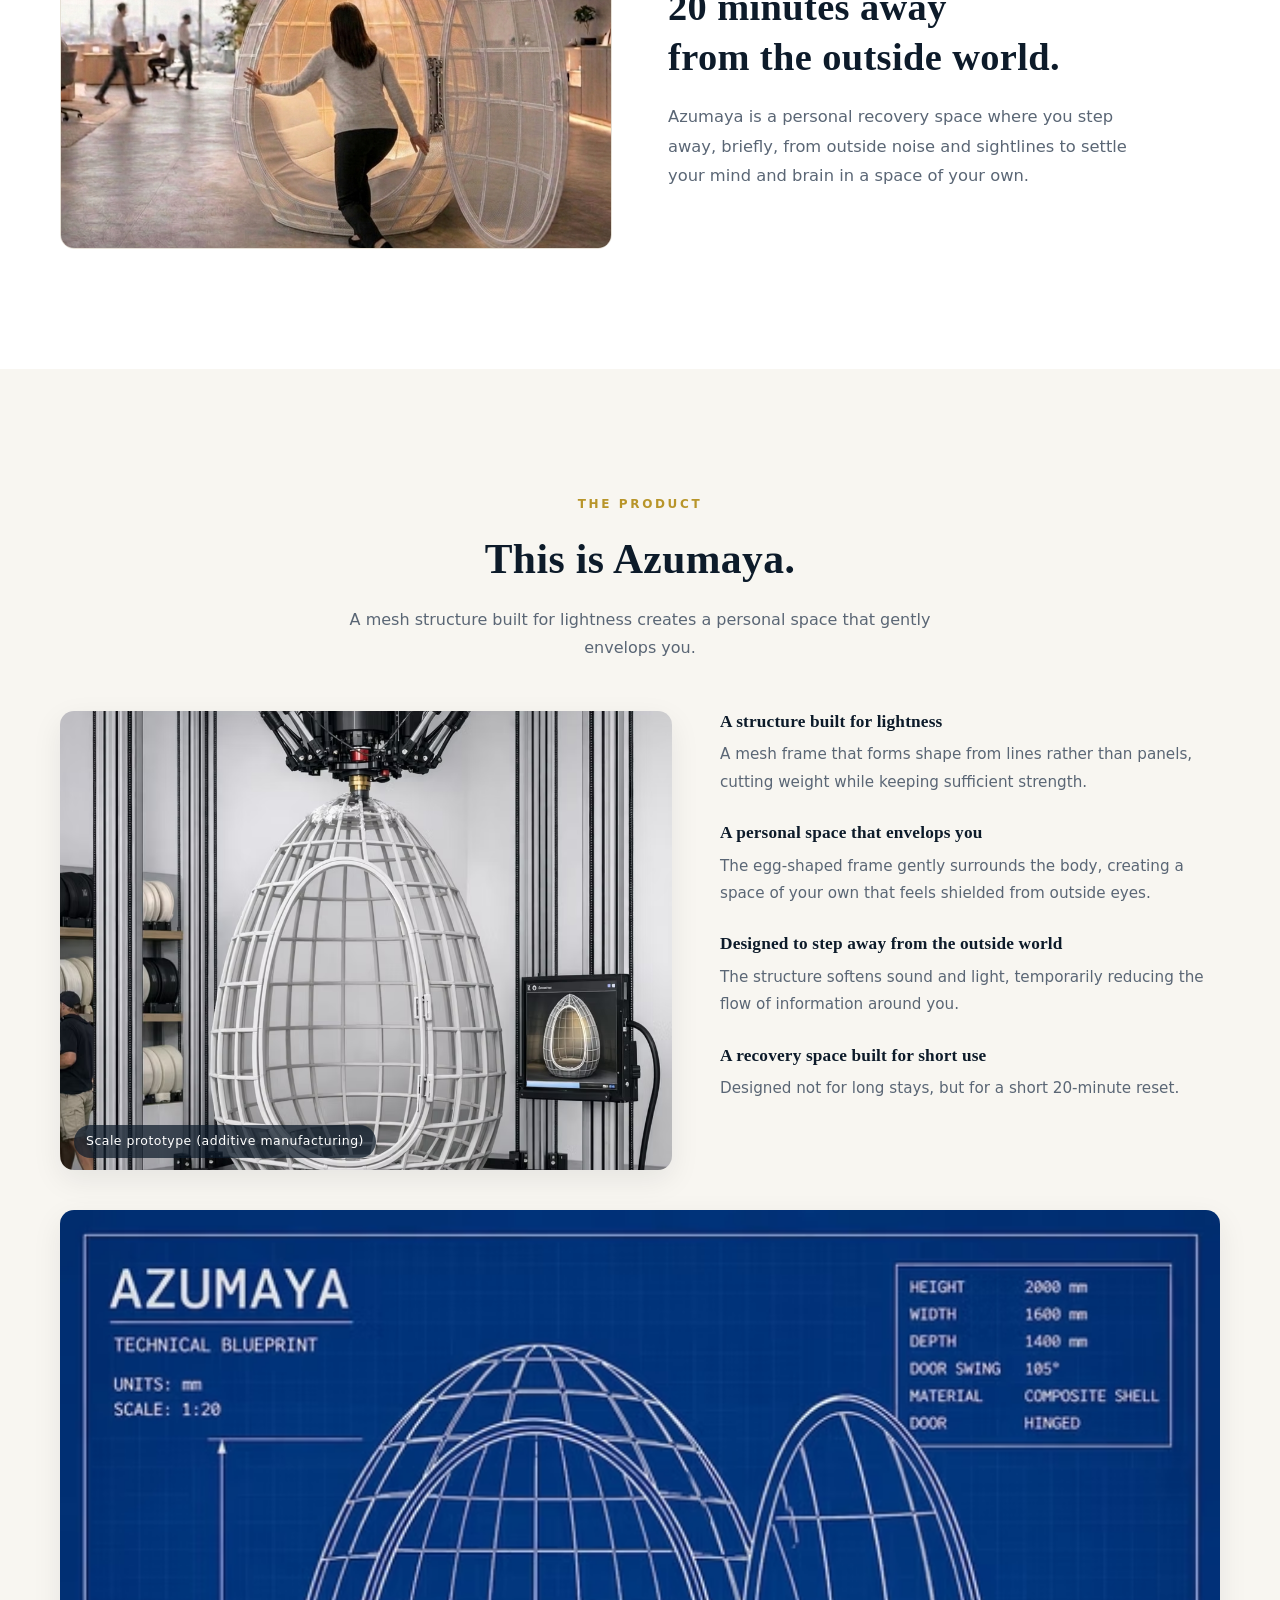
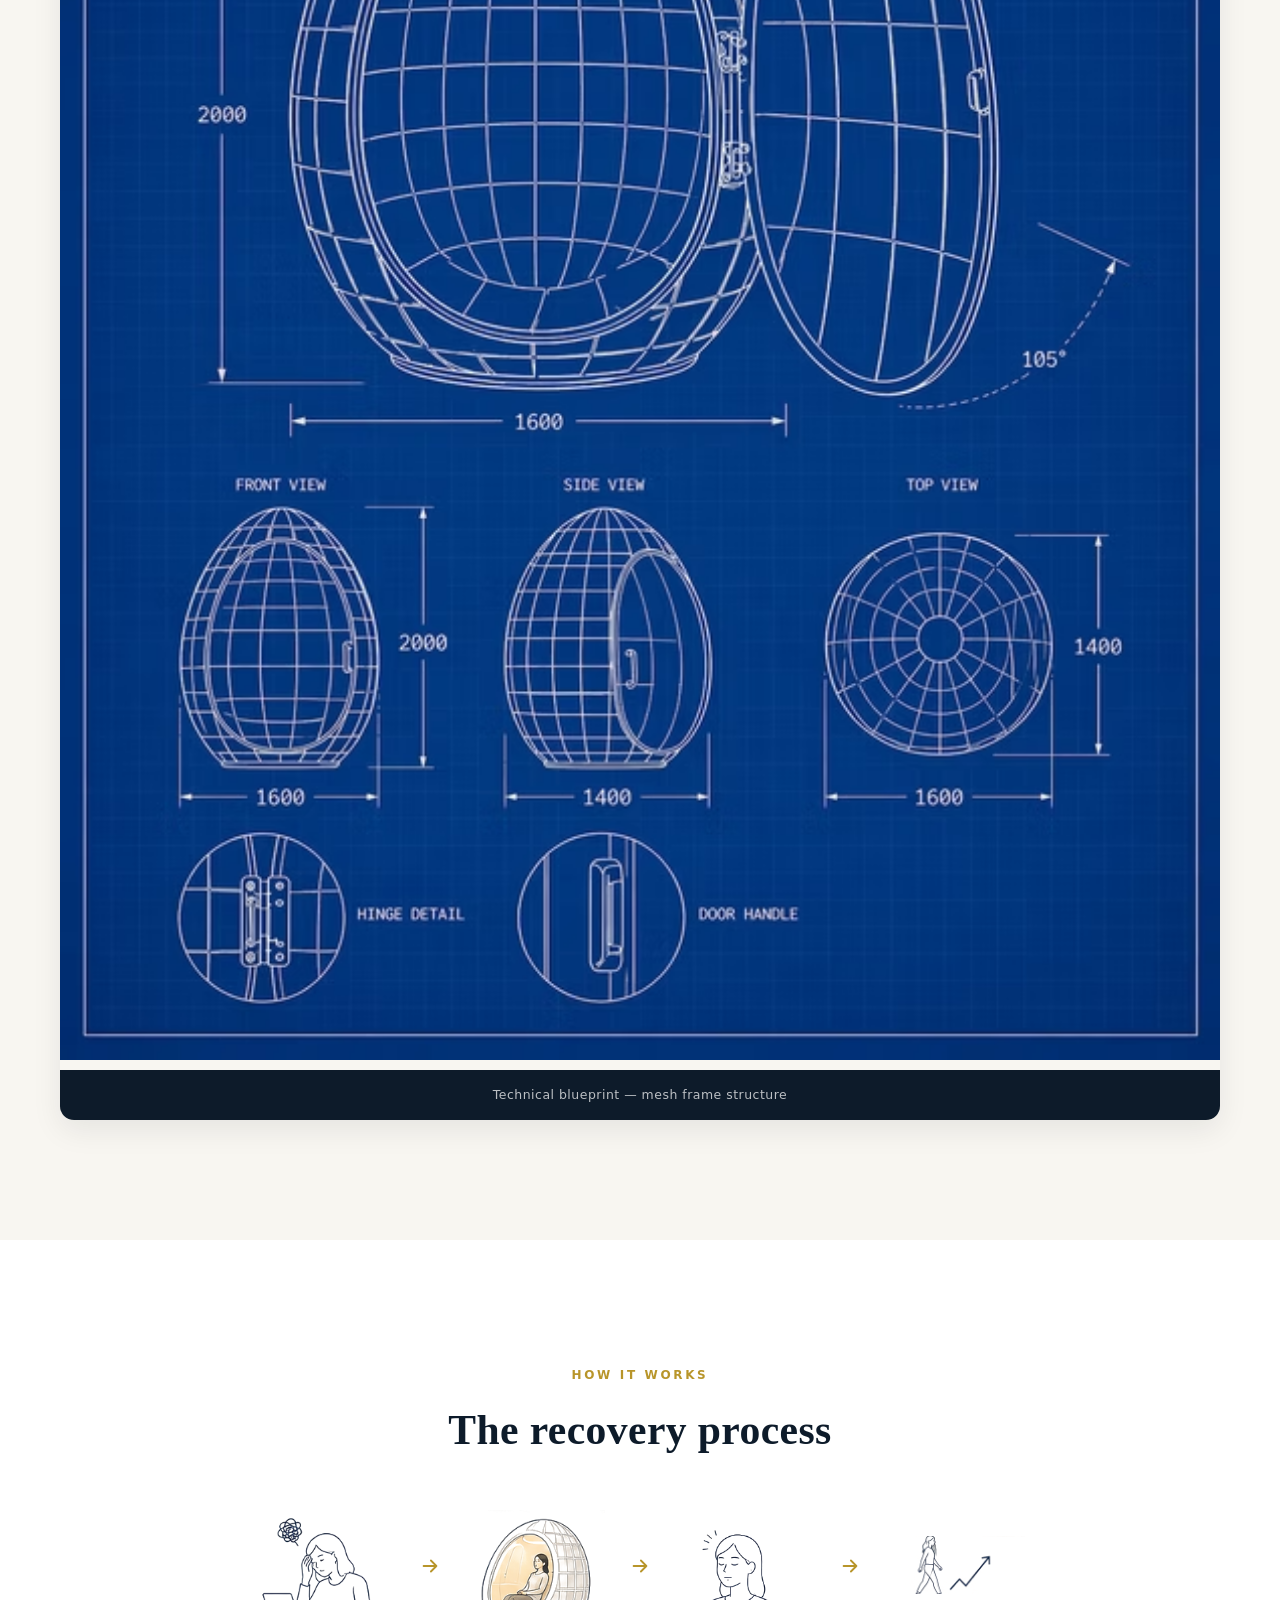
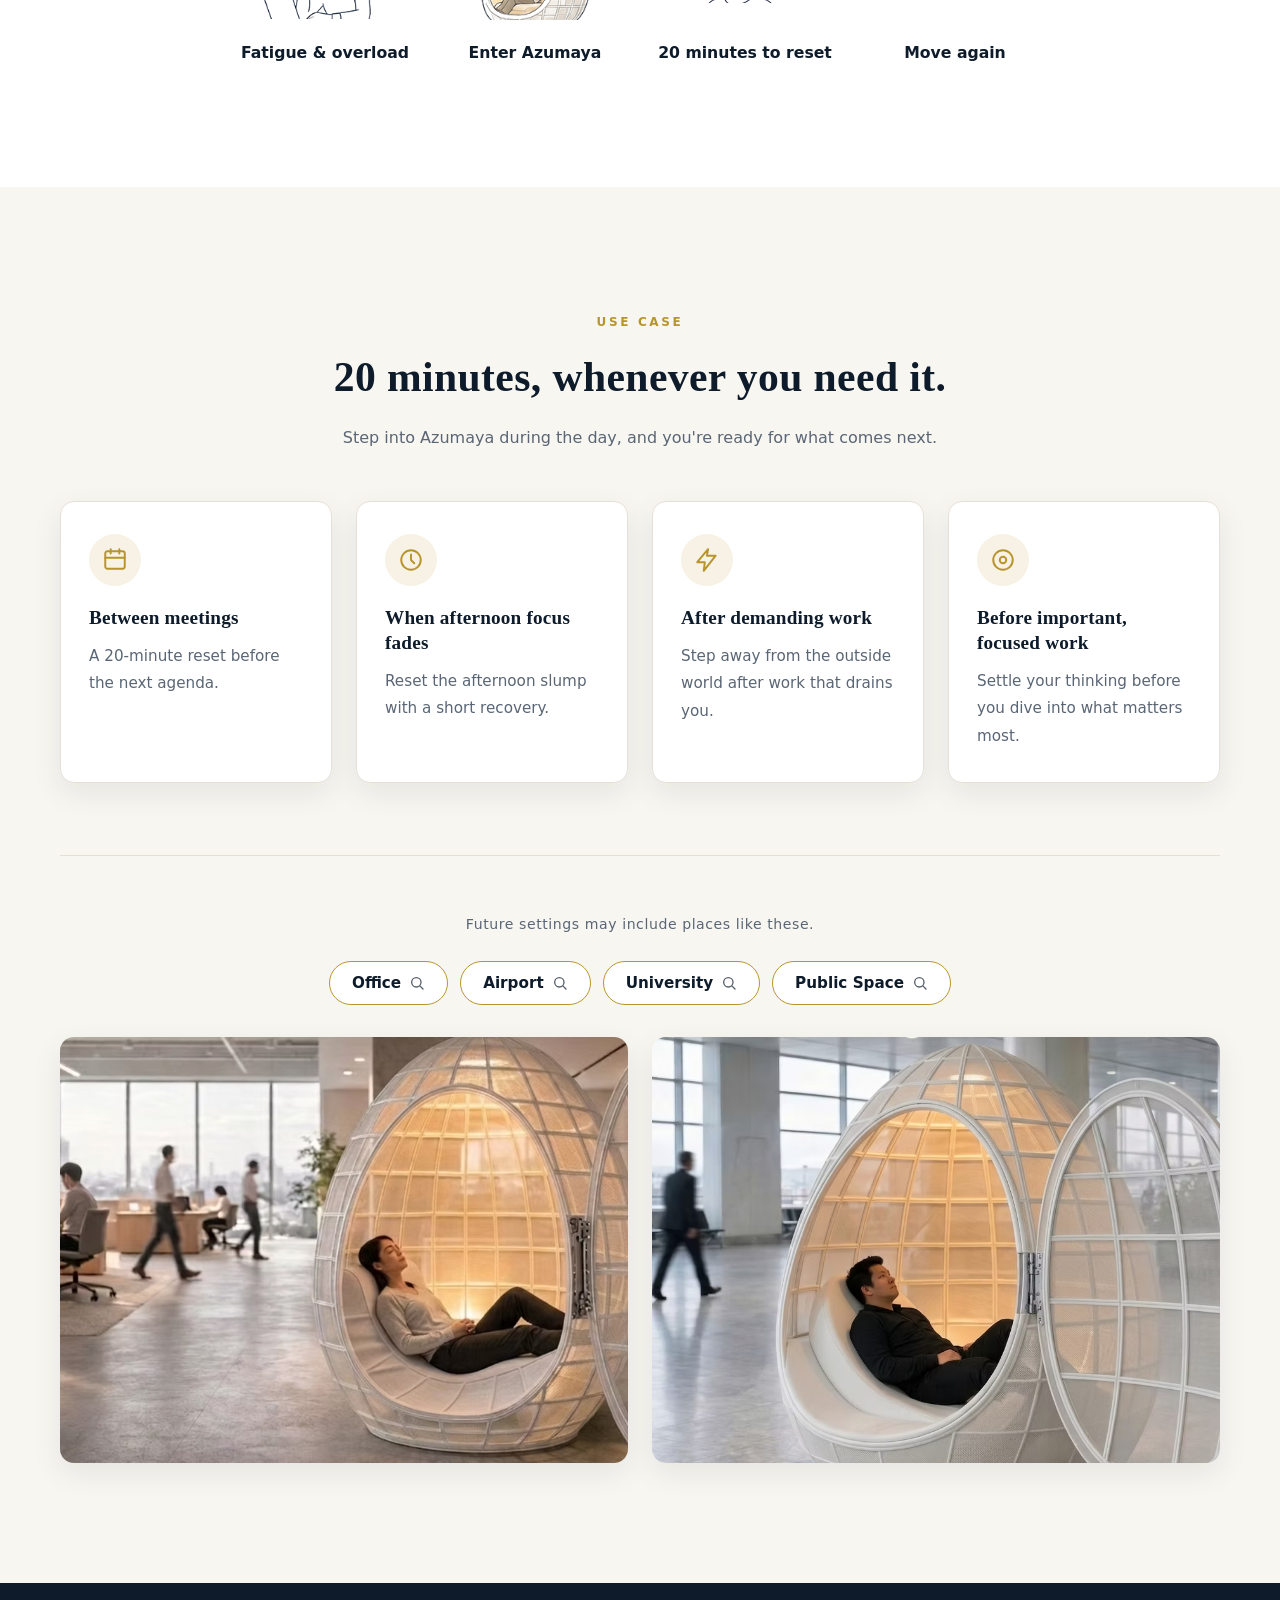
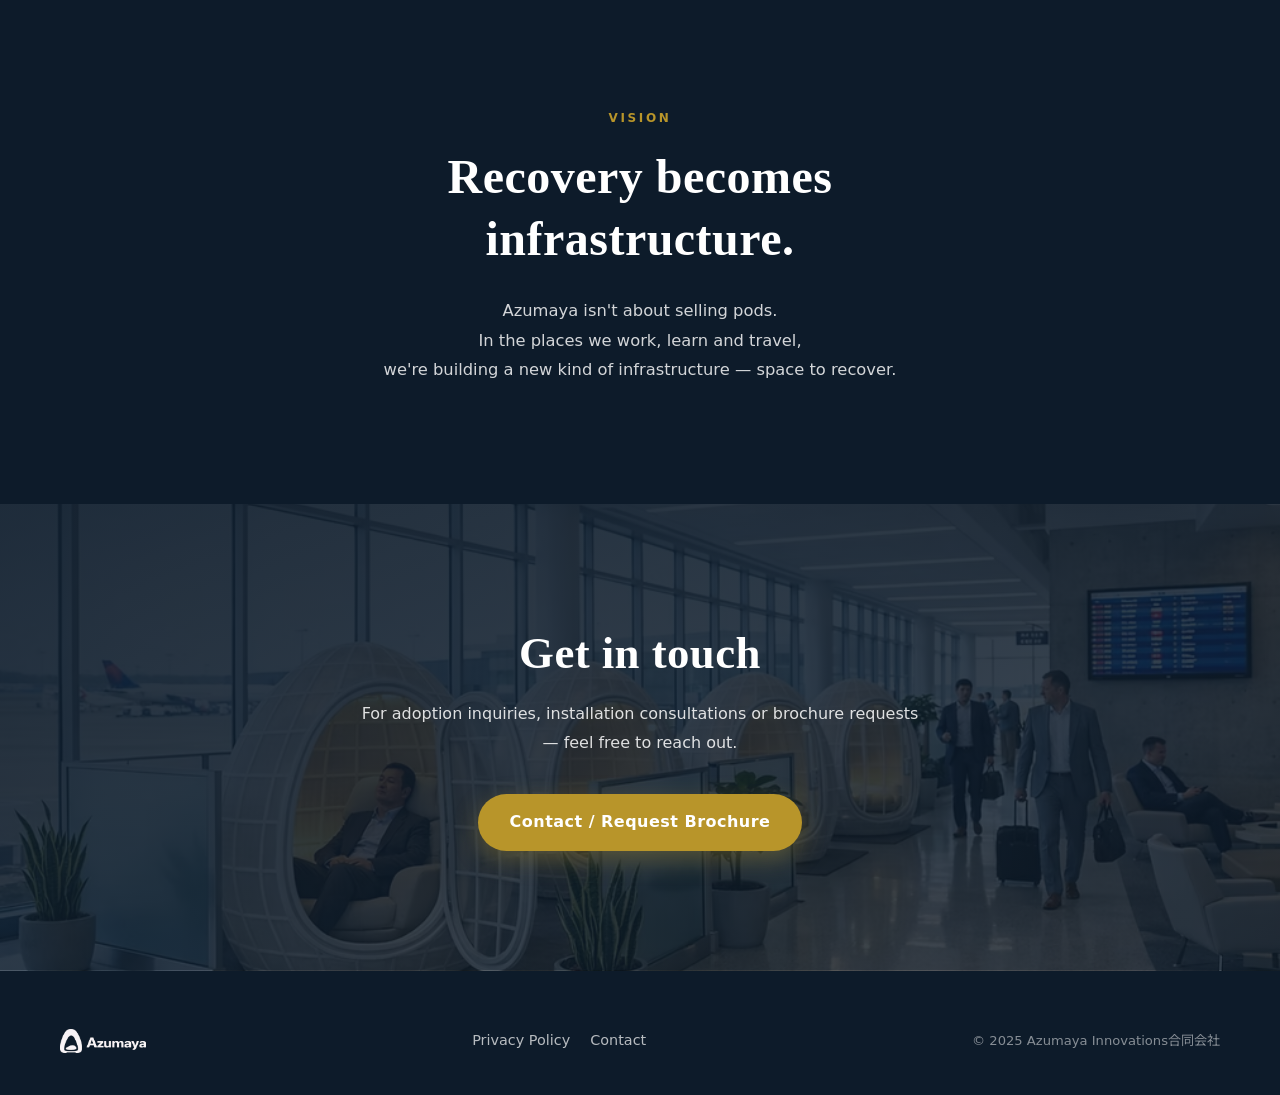
==== commit fa7c0429: "Replace Experience section image to avoid airport imagery before Use Case insideview.avif showed an " ====
--- a/en/index.html
+++ b/en/index.html
@@ -17,7 +17,7 @@
   <link rel="preconnect" href="https://fonts.gstatic.com" crossorigin />
   <link href="https://fonts.googleapis.com/css2?family=Noto+Sans+JP:wght@400;500;700&display=swap" rel="stylesheet" />
 
-  <link rel="stylesheet" href="../css/style.css?v=5" />
+  <link rel="stylesheet" href="../css/style.css?v=6" />
 </head>
 <body>
 
@@ -91,7 +91,7 @@
       <div class="experience__grid">
         <div class="experience__visual reveal">
           <div class="experience__illustration">
-            <img src="../images/insideview.avif" alt="A person reading a book inside Azumaya" loading="lazy" onerror="this.closest('.experience__illustration').classList.add('is-placeholder')" />
+            <img src="../images/Gemini_Generated_Image.png" alt="A person about to step into Azumaya in an office" loading="lazy" onerror="this.closest('.experience__illustration').classList.add('is-placeholder')" />
           </div>
         </div>
         <div class="experience__body reveal reveal--delay-1">
--- a/css/style.css
+++ b/css/style.css
@@ -711,7 +711,7 @@
   overflow: hidden;
   background: linear-gradient(160deg, rgba(184, 149, 42, 0.08), rgba(13, 27, 42, 0.06));
   border: 1px solid var(--color-border);
-  aspect-ratio: 634 / 401;
+  aspect-ratio: 975 / 650;
   display: flex;
   align-items: center;
   justify-content: center;
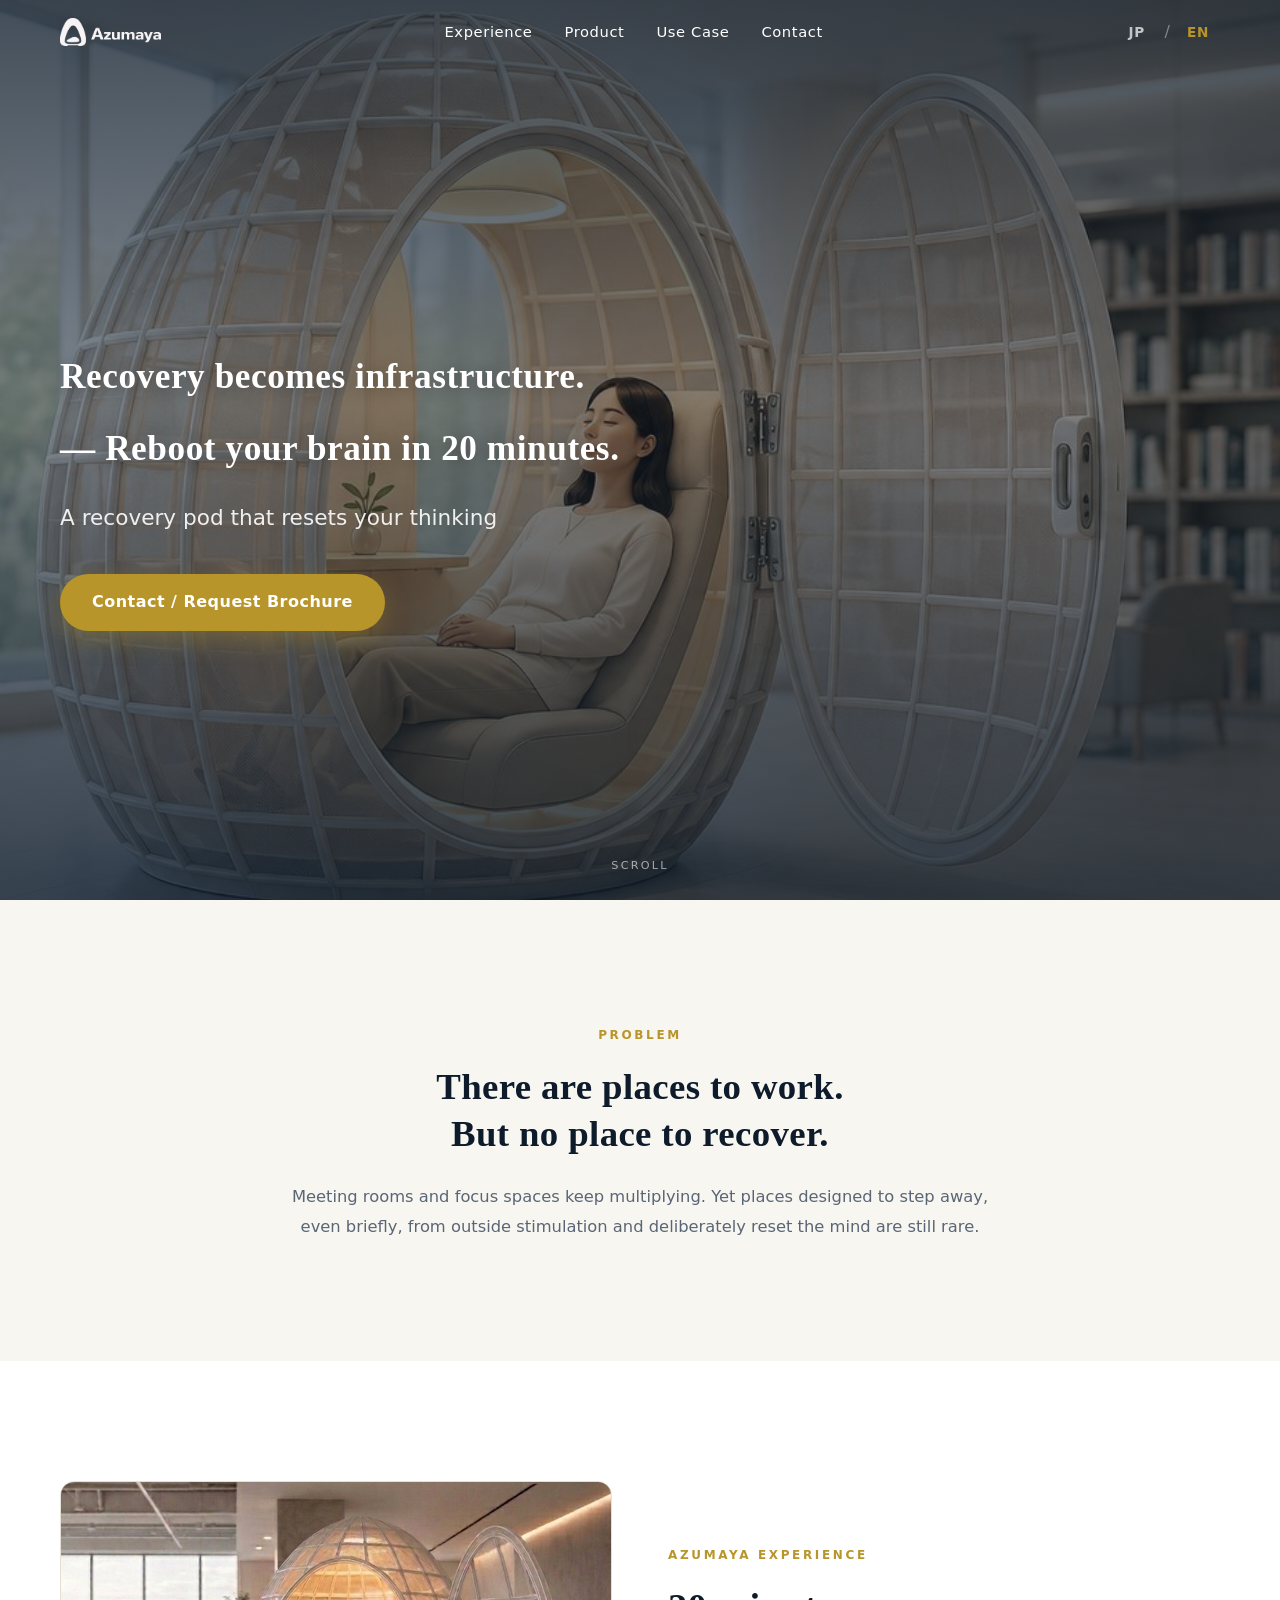
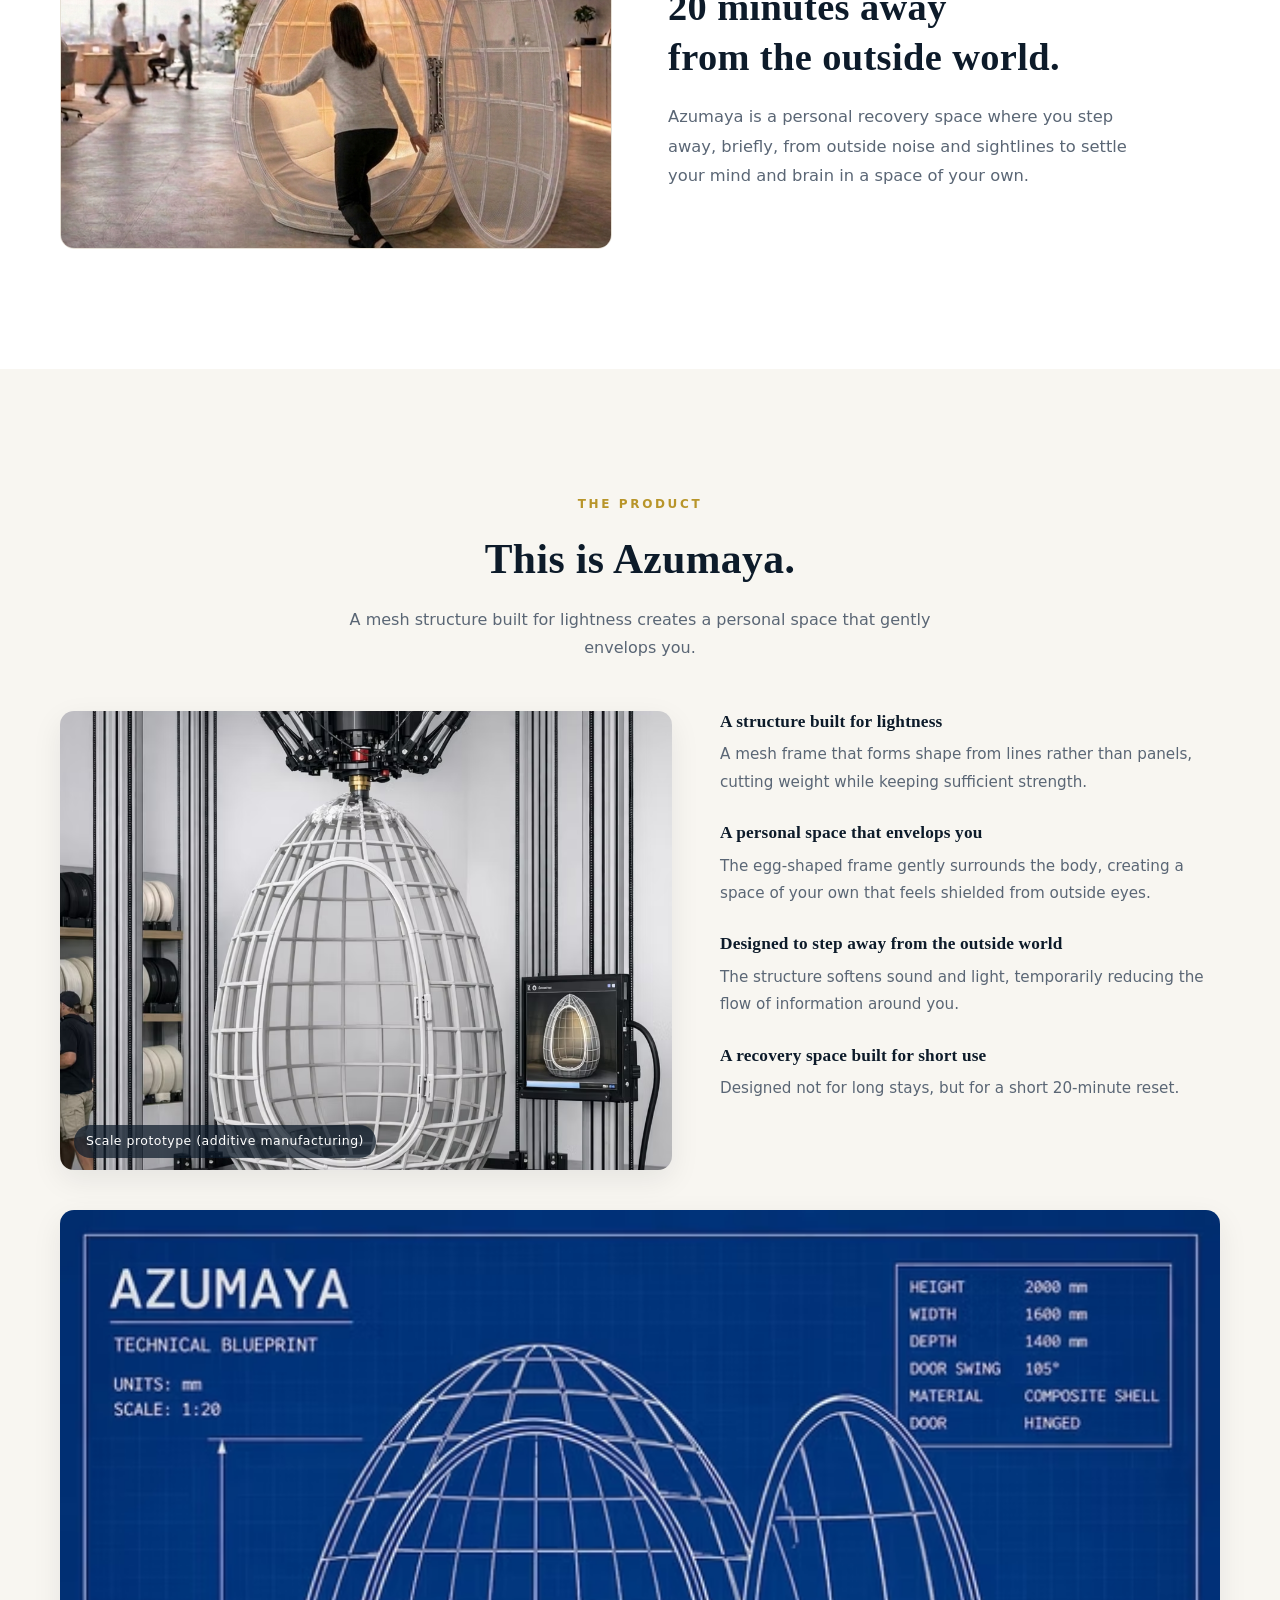
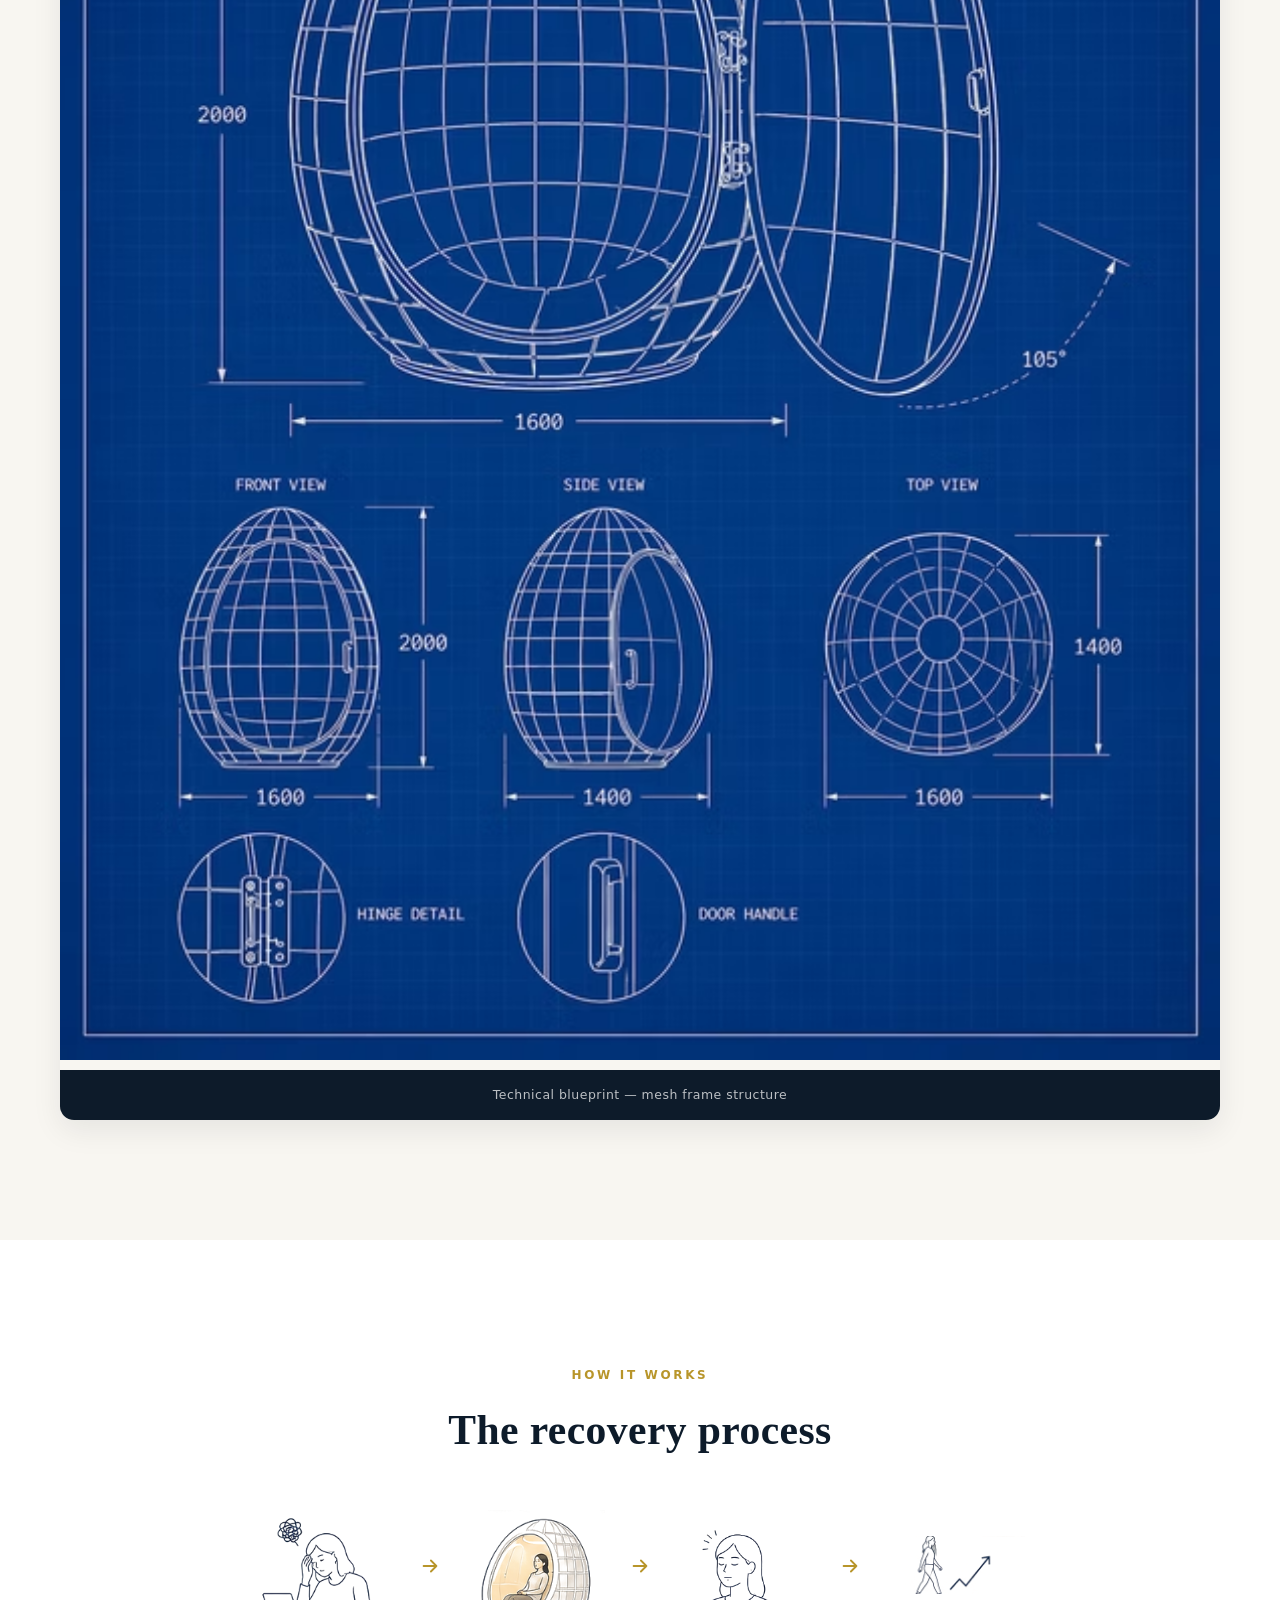
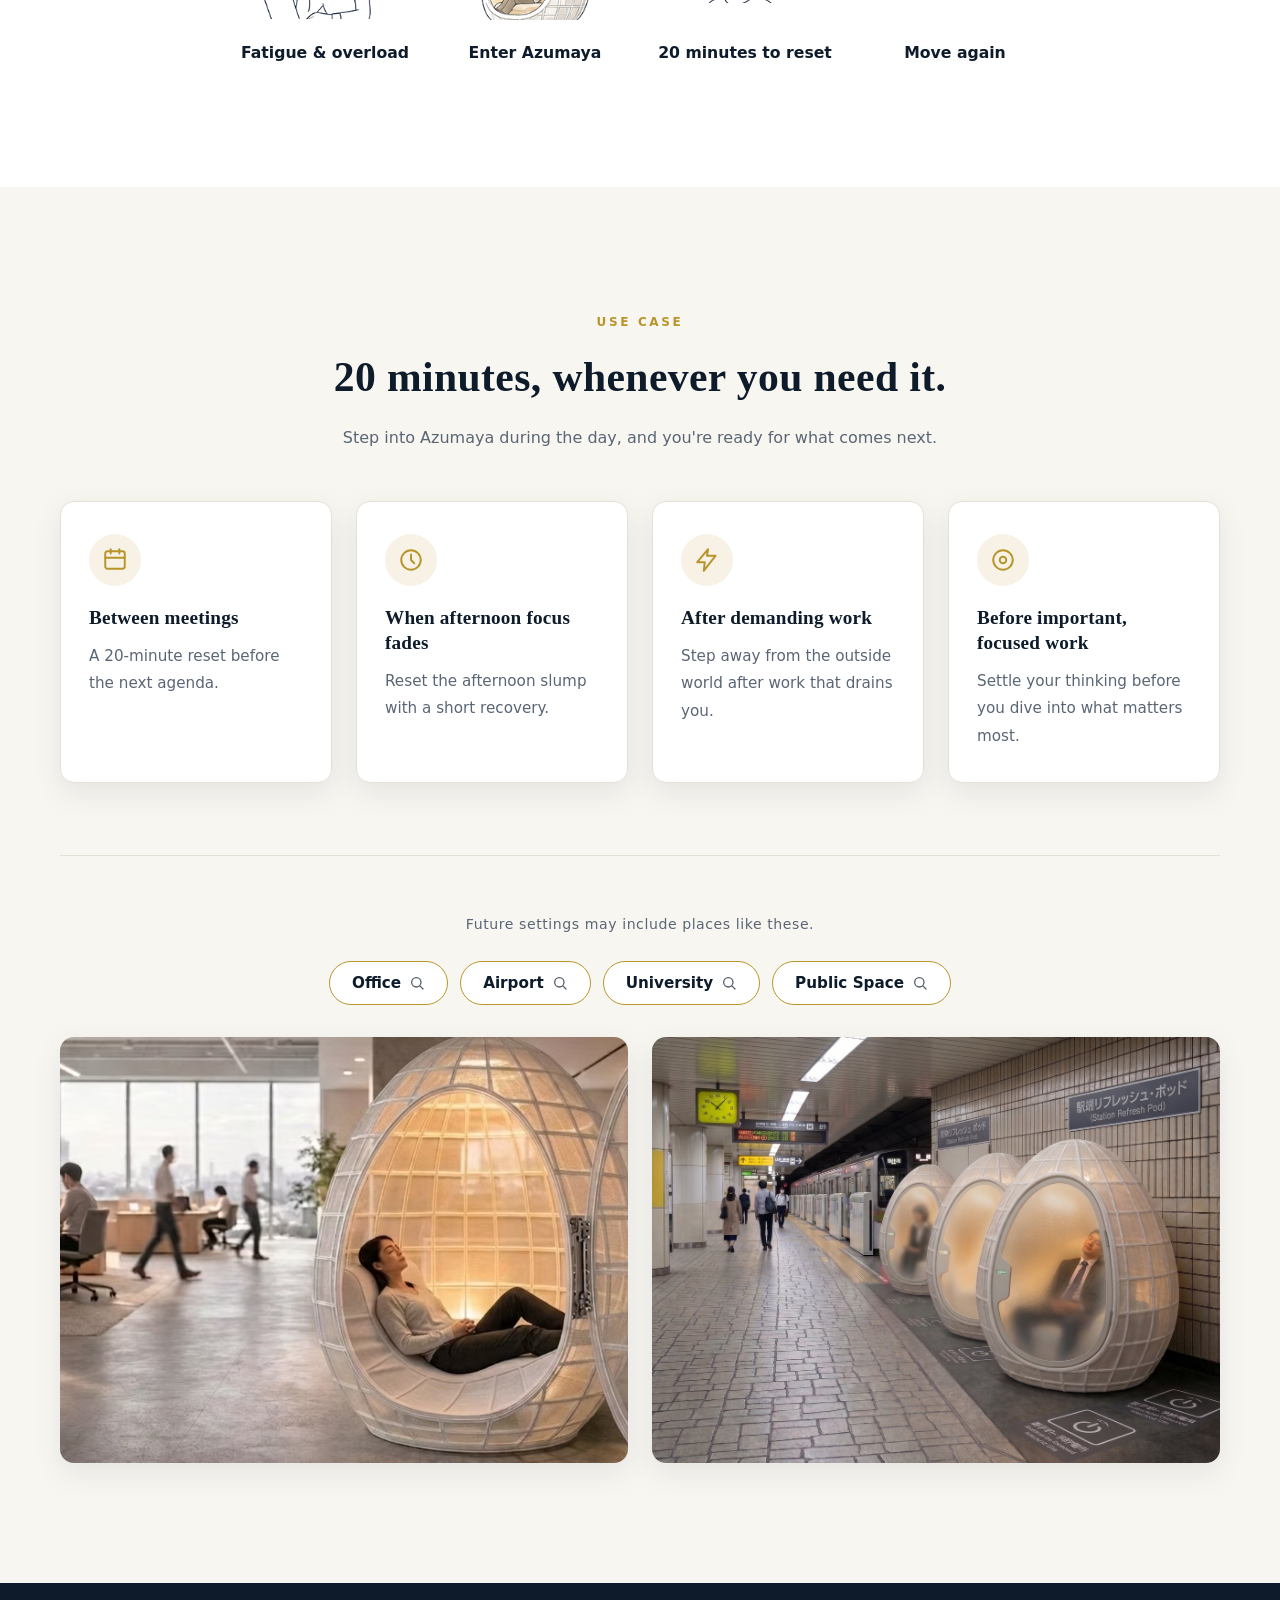
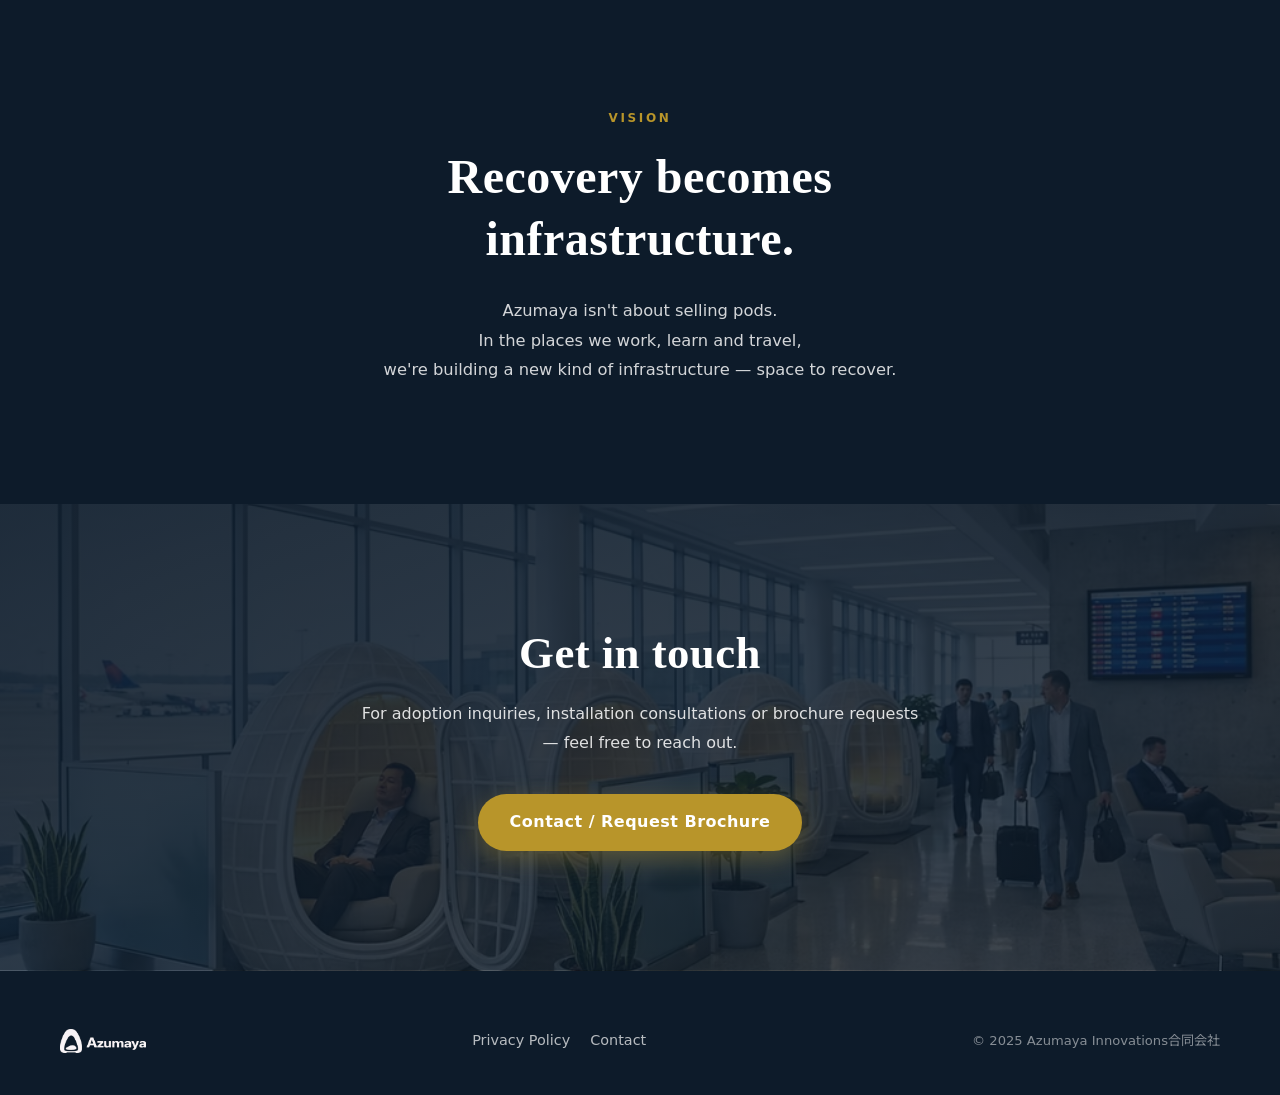
==== commit f03d8e76: "Swap Use Case gallery airport photo for a train station platform scene Reduces repeated airport imag" ====
--- a/en/index.html
+++ b/en/index.html
@@ -255,7 +255,7 @@
             <img src="../images/usecase-office.avif" alt="Azumaya installed in an office environment" loading="lazy" />
           </div>
           <div class="locations__img reveal reveal--delay-1">
-            <img src="../images/usecase-aireport.avif" alt="Azumaya installed at an airport" loading="lazy" />
+            <img src="../images/usecase-station.jpg" alt="Azumaya installed on a train station platform" loading="lazy" />
           </div>
         </div>
       </div>
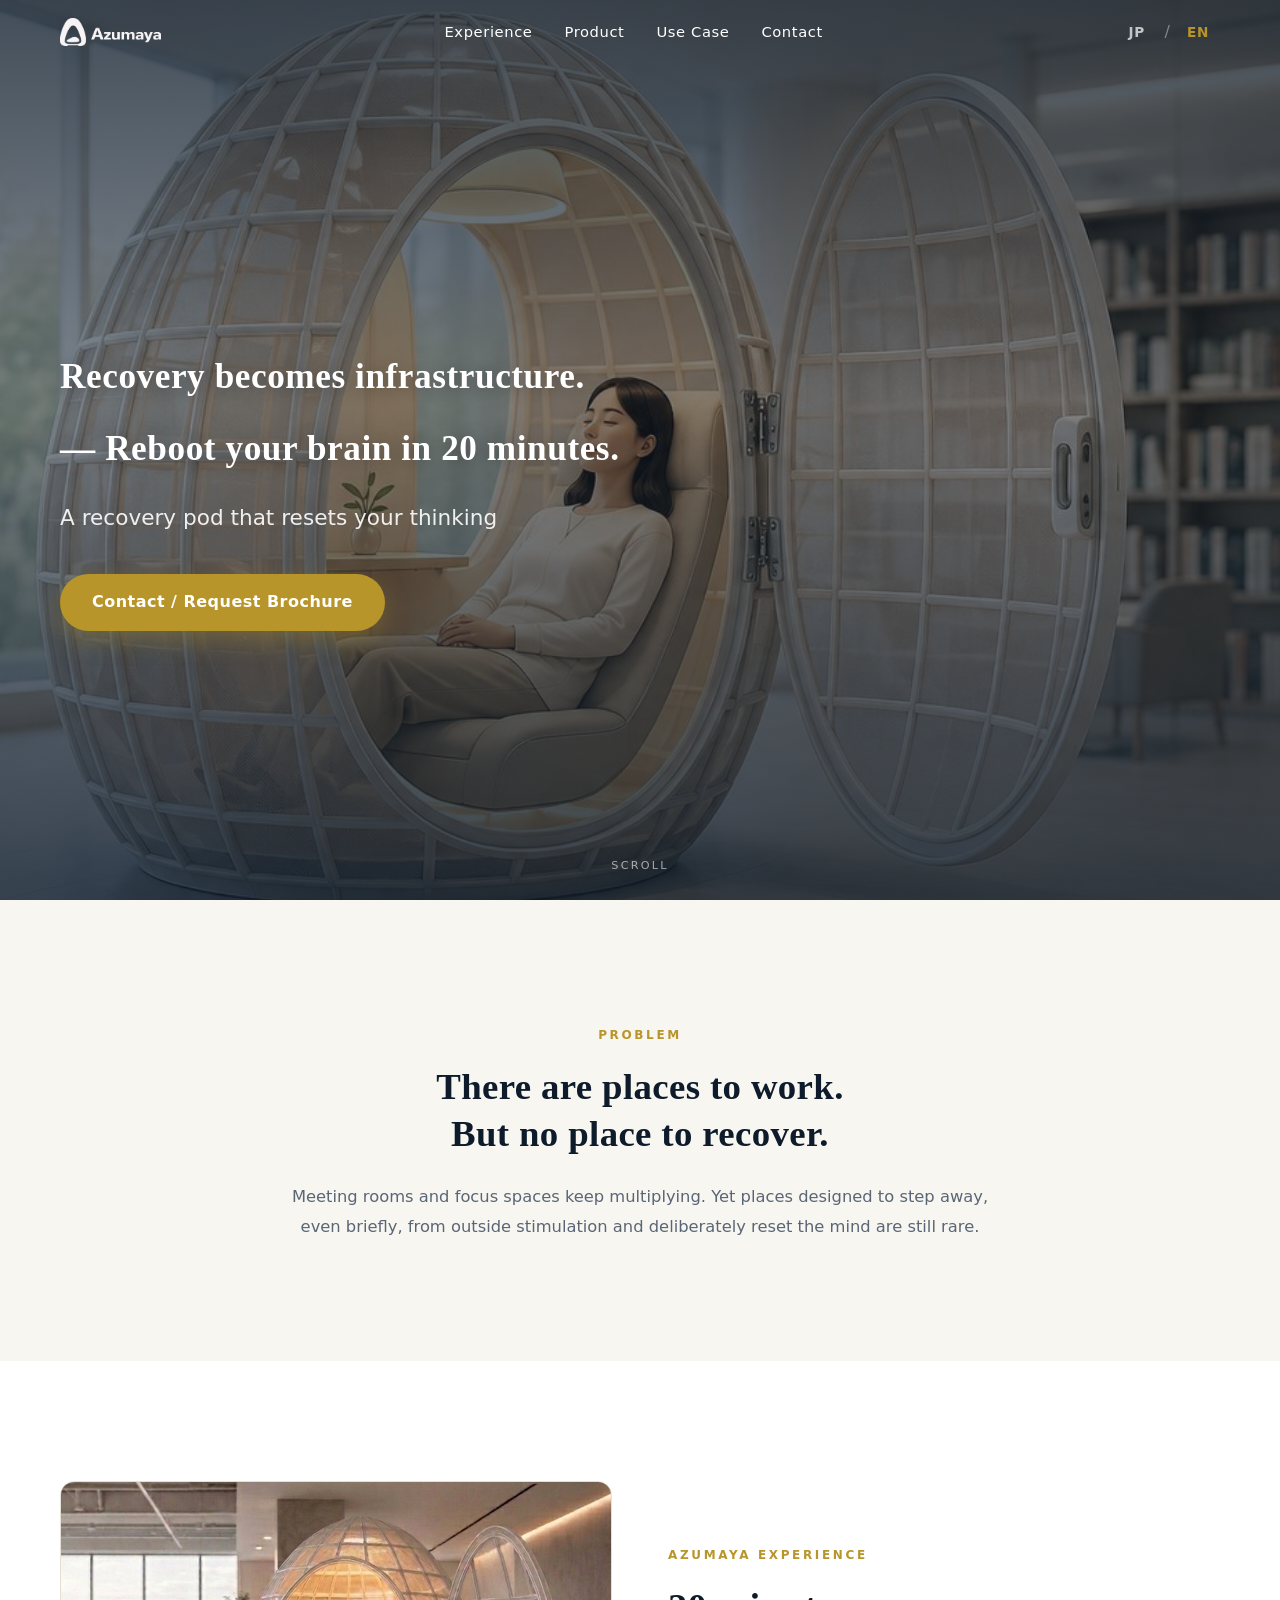
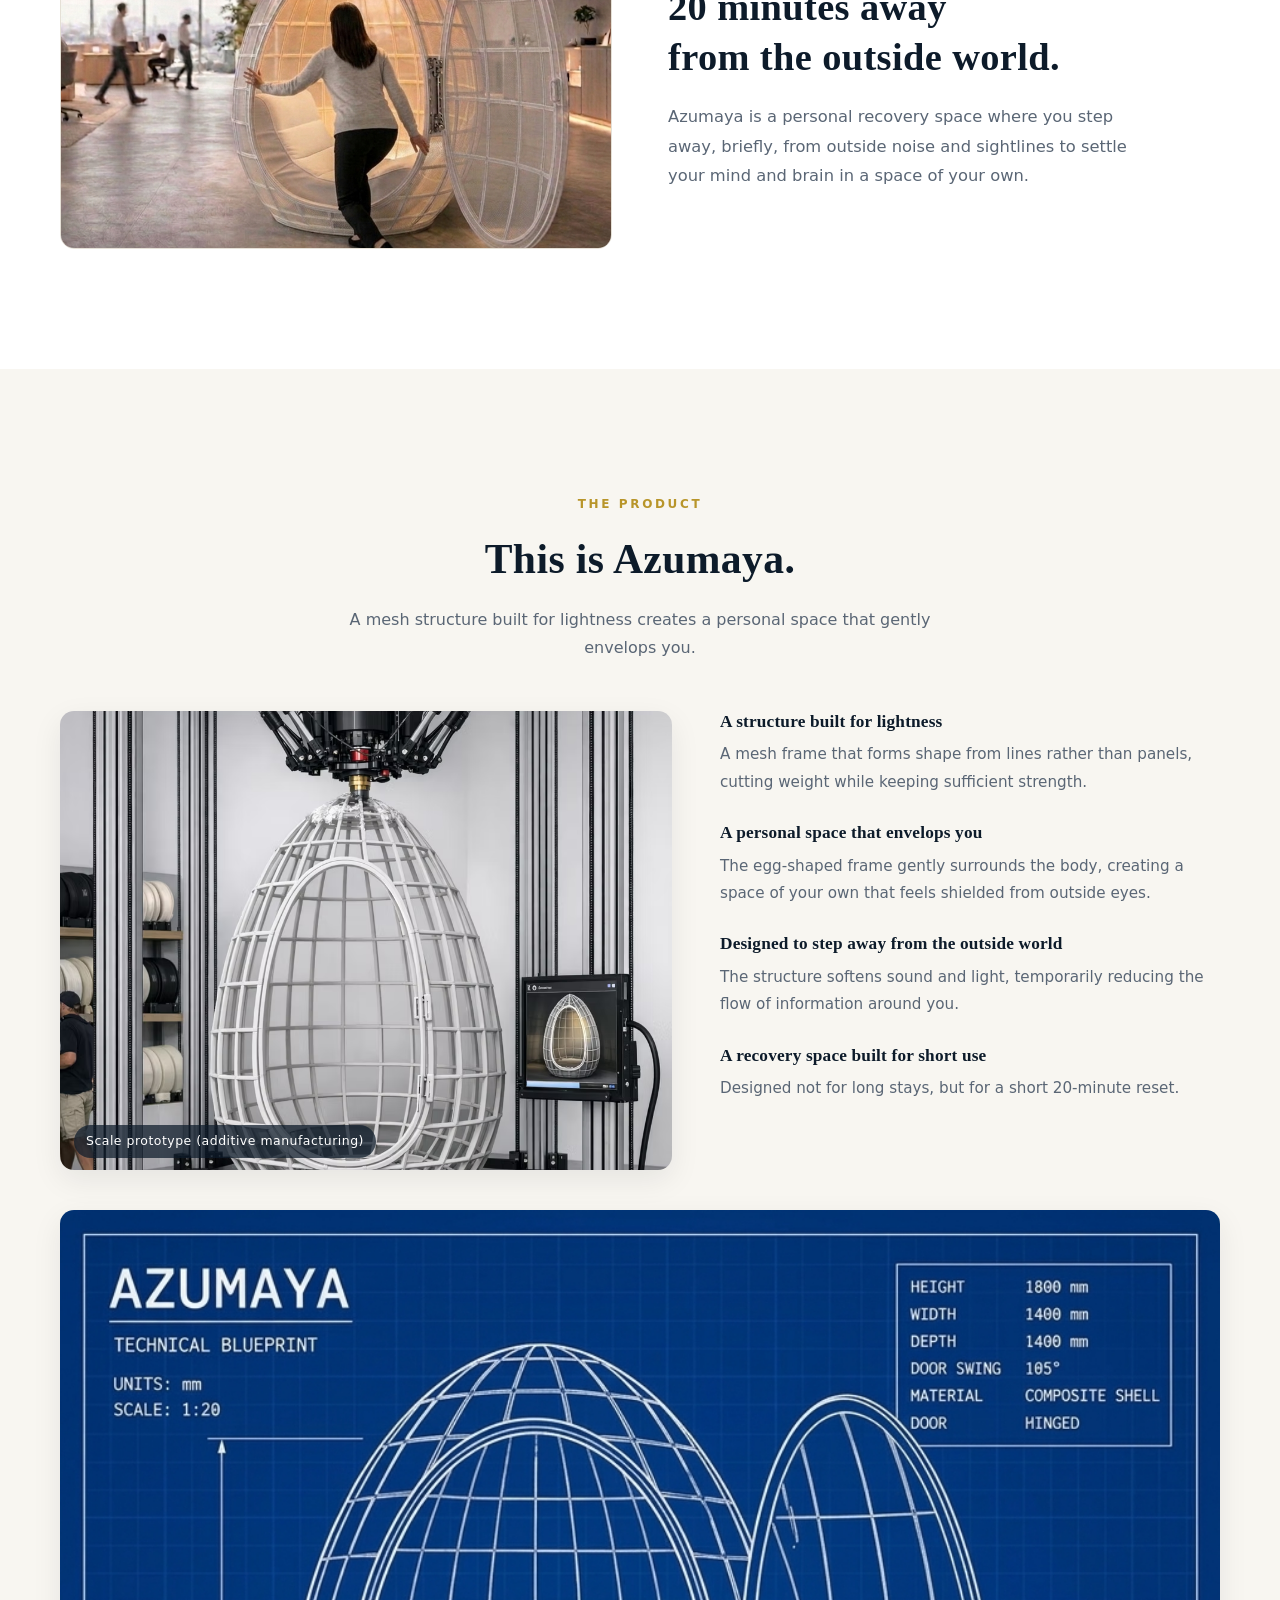
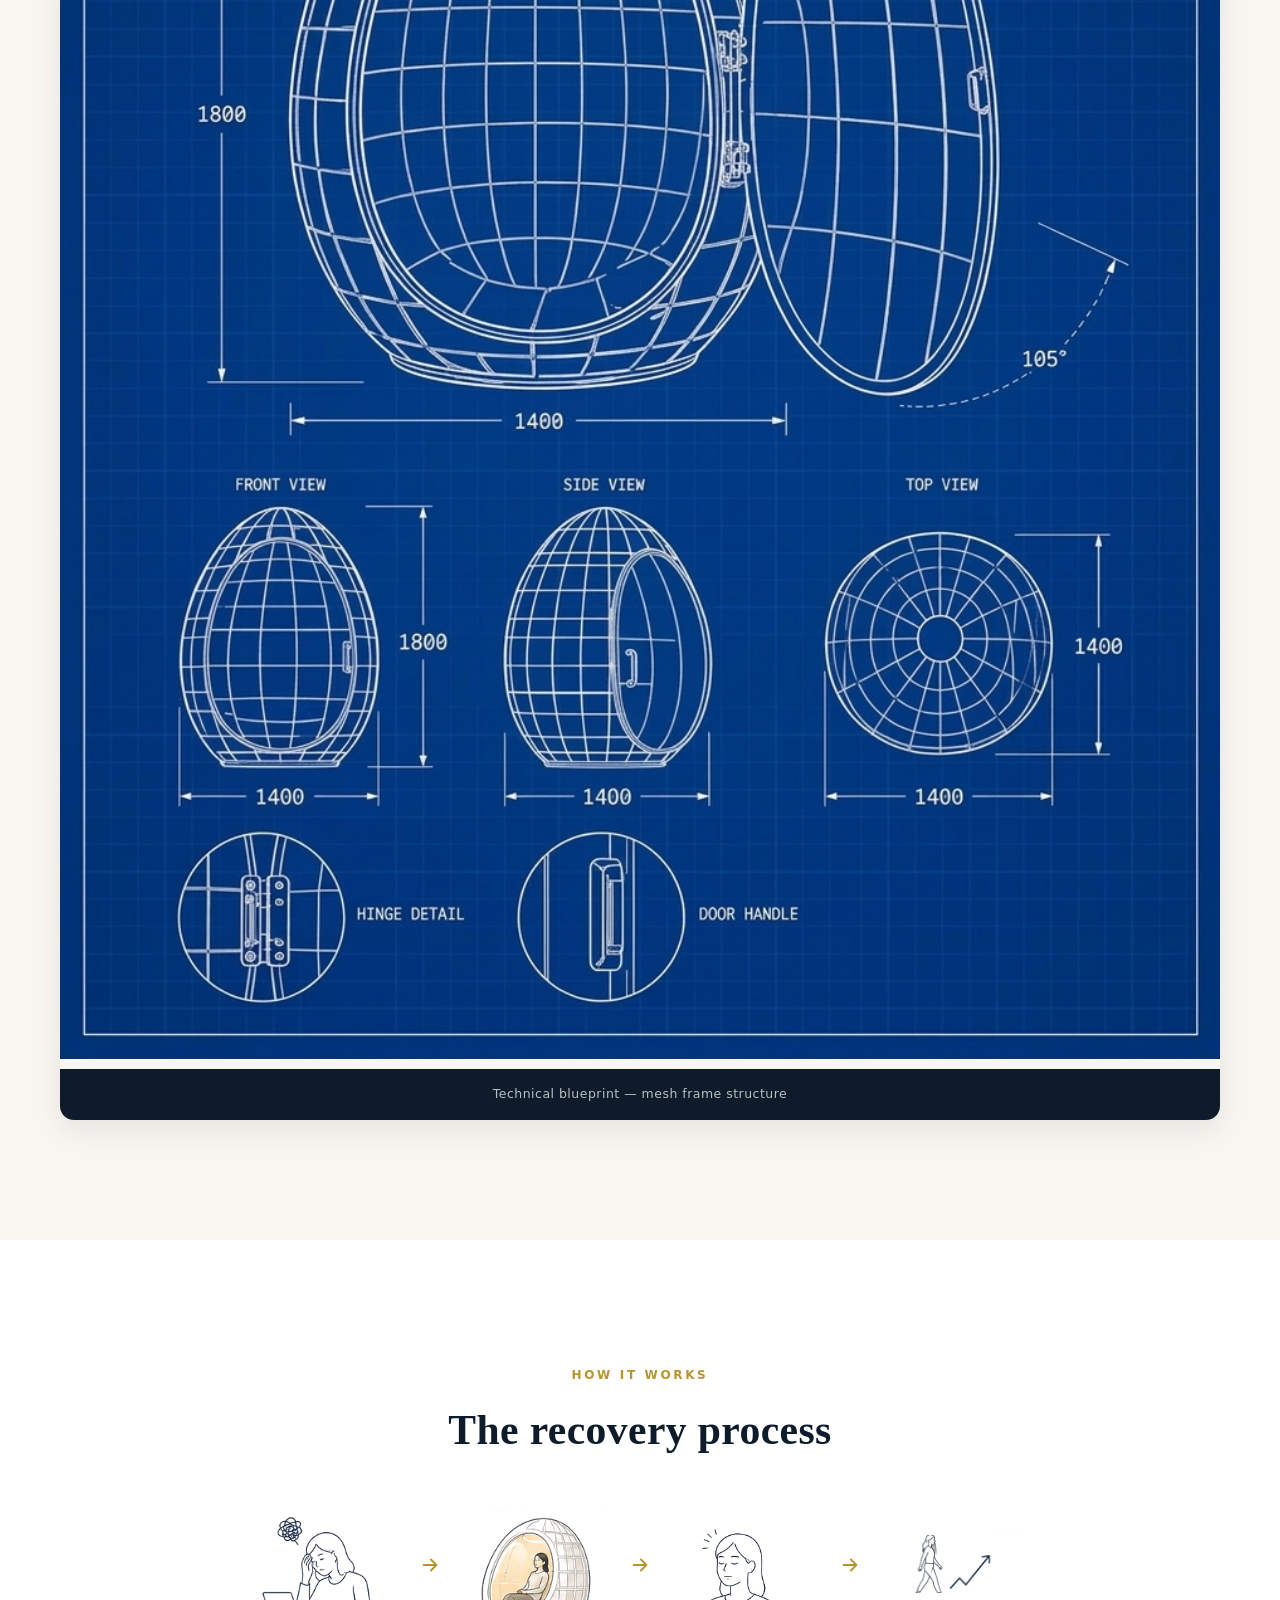
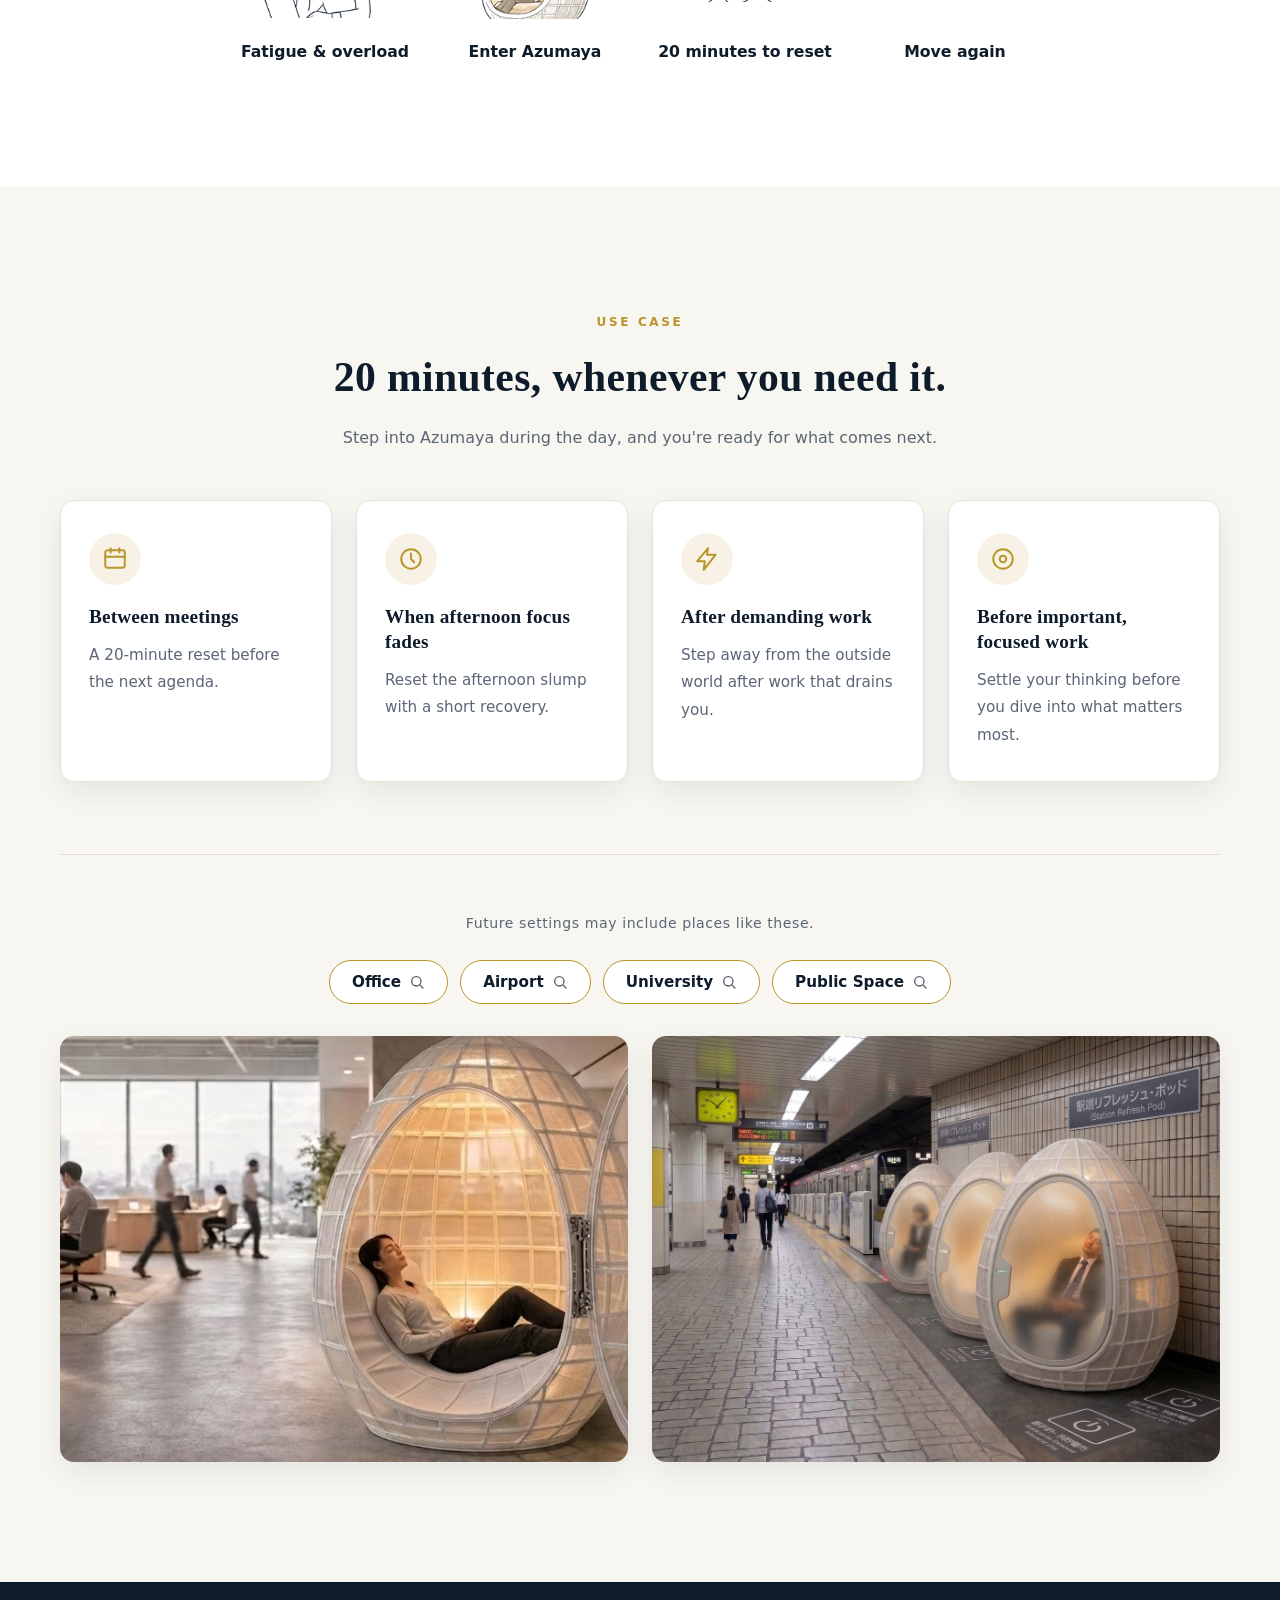
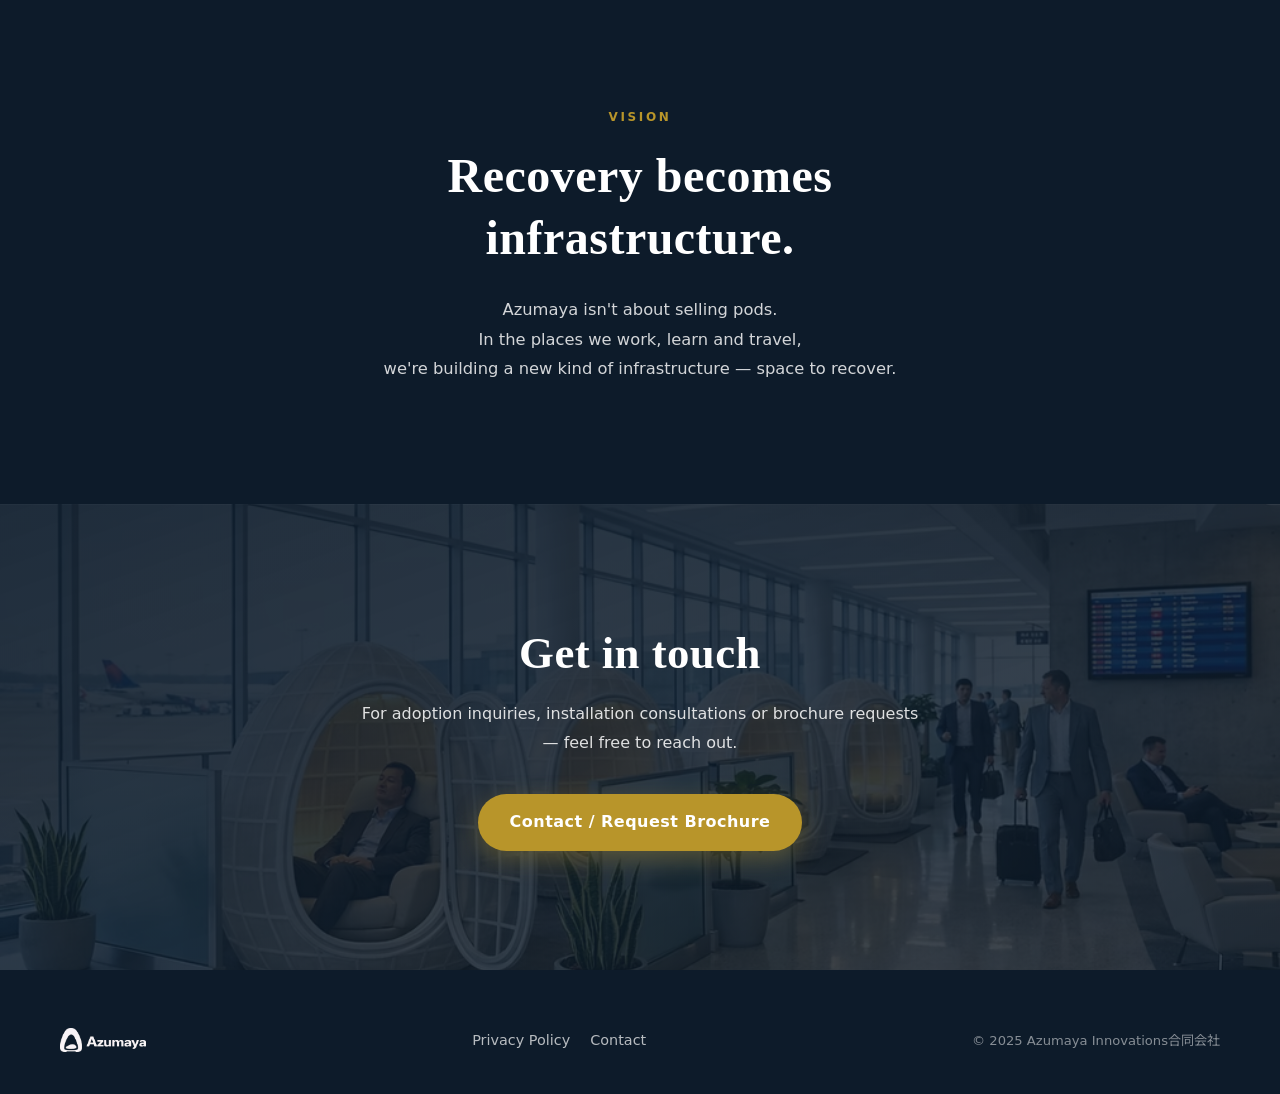
==== commit 53eb719f: "Use updated blueprint (1800x1400mm) in Product section and og:image Moves blueprint.png into images/" ====
--- a/en/index.html
+++ b/en/index.html
@@ -10,7 +10,7 @@
   <meta property="og:title" content="Azumaya Recovery Pod ｜ Reboot your brain in 20 minutes" />
   <meta property="og:description" content="Recovery becomes infrastructure. A recovery pod that resets your thinking." />
   <meta property="og:type" content="website" />
-  <meta property="og:image" content="https://www.azumayapod.com/images/blueprint.avif" />
+  <meta property="og:image" content="https://www.azumayapod.com/images/blueprint.png" />
 
   <!-- Fonts -->
   <link rel="preconnect" href="https://fonts.googleapis.com" />
@@ -144,7 +144,7 @@
       </div>
 
       <div class="product__blueprint reveal reveal--delay-2">
-        <img src="../images/blueprint.avif" alt="Azumaya technical blueprint (mesh frame structure)" loading="lazy" />
+        <img src="../images/blueprint.png" alt="Azumaya technical blueprint (mesh frame structure)" loading="lazy" />
         <span class="product__caption">Technical blueprint — mesh frame structure</span>
       </div>
     </div>
